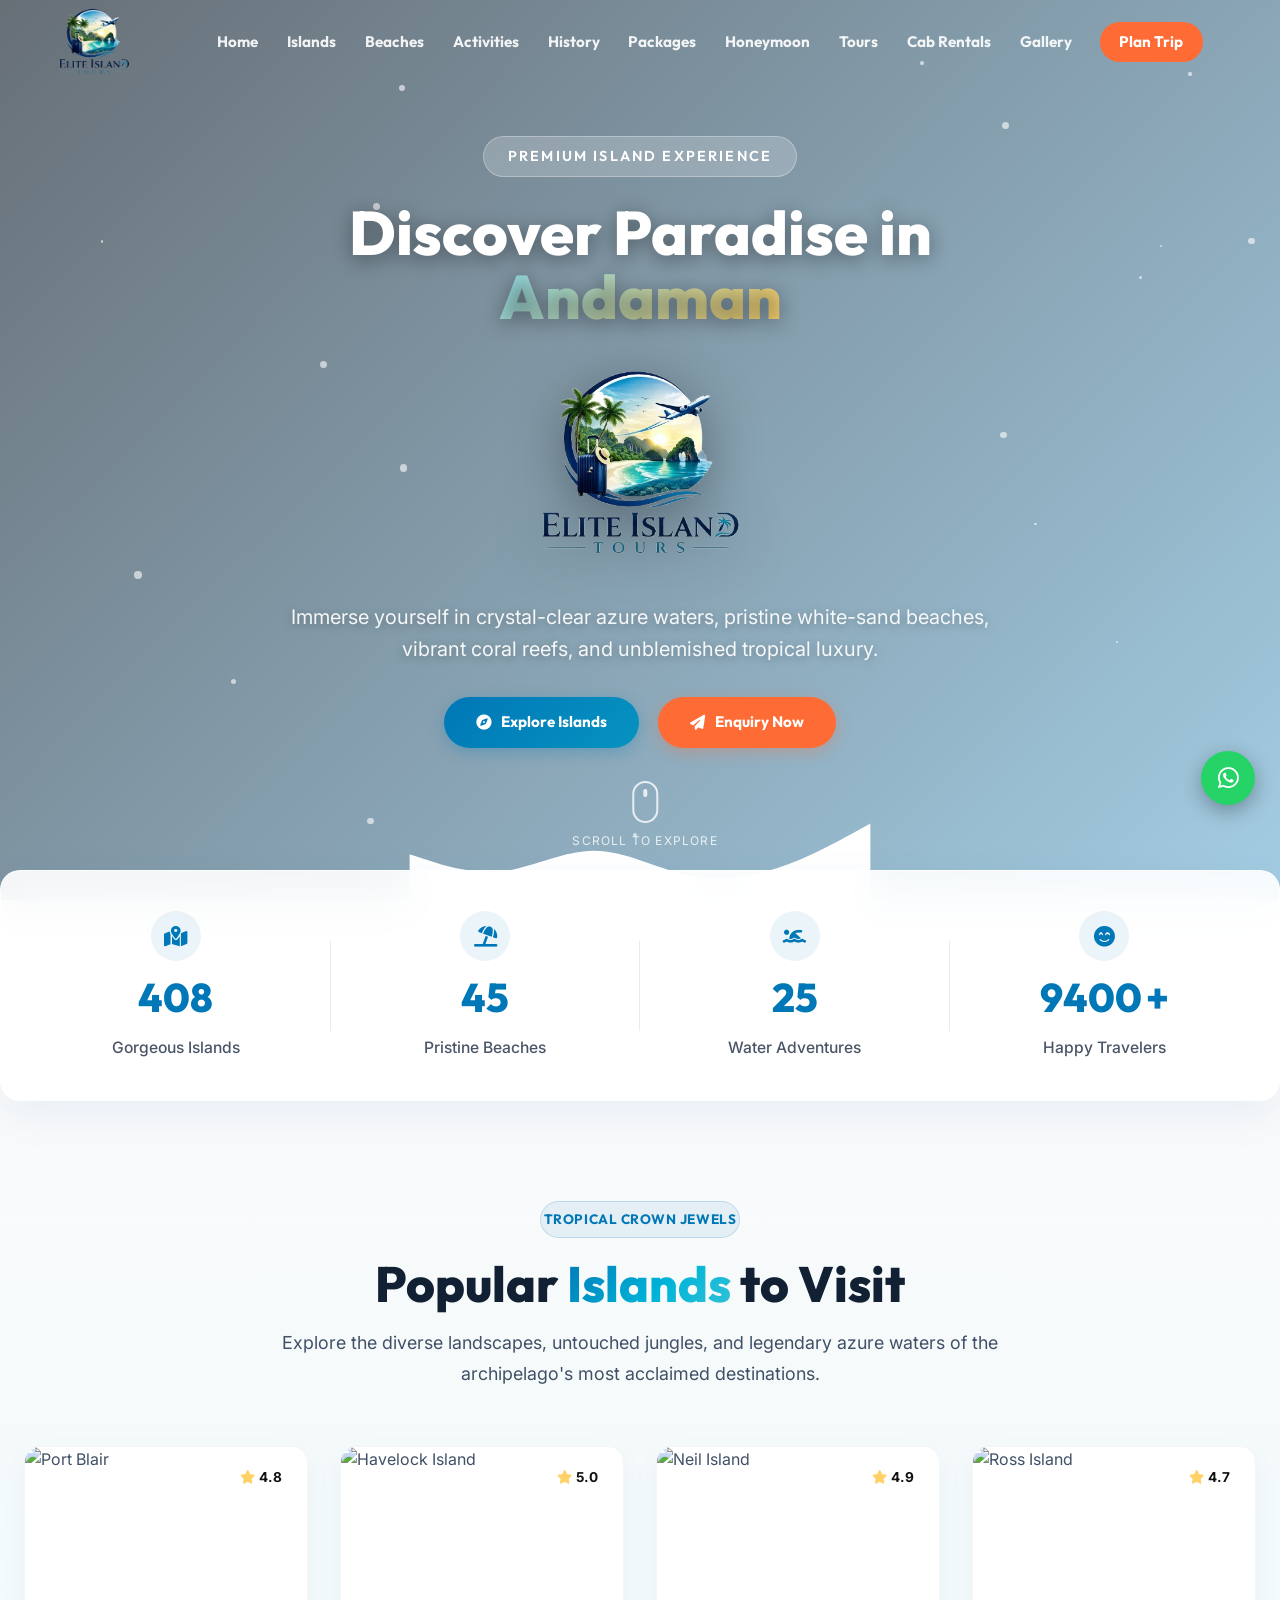
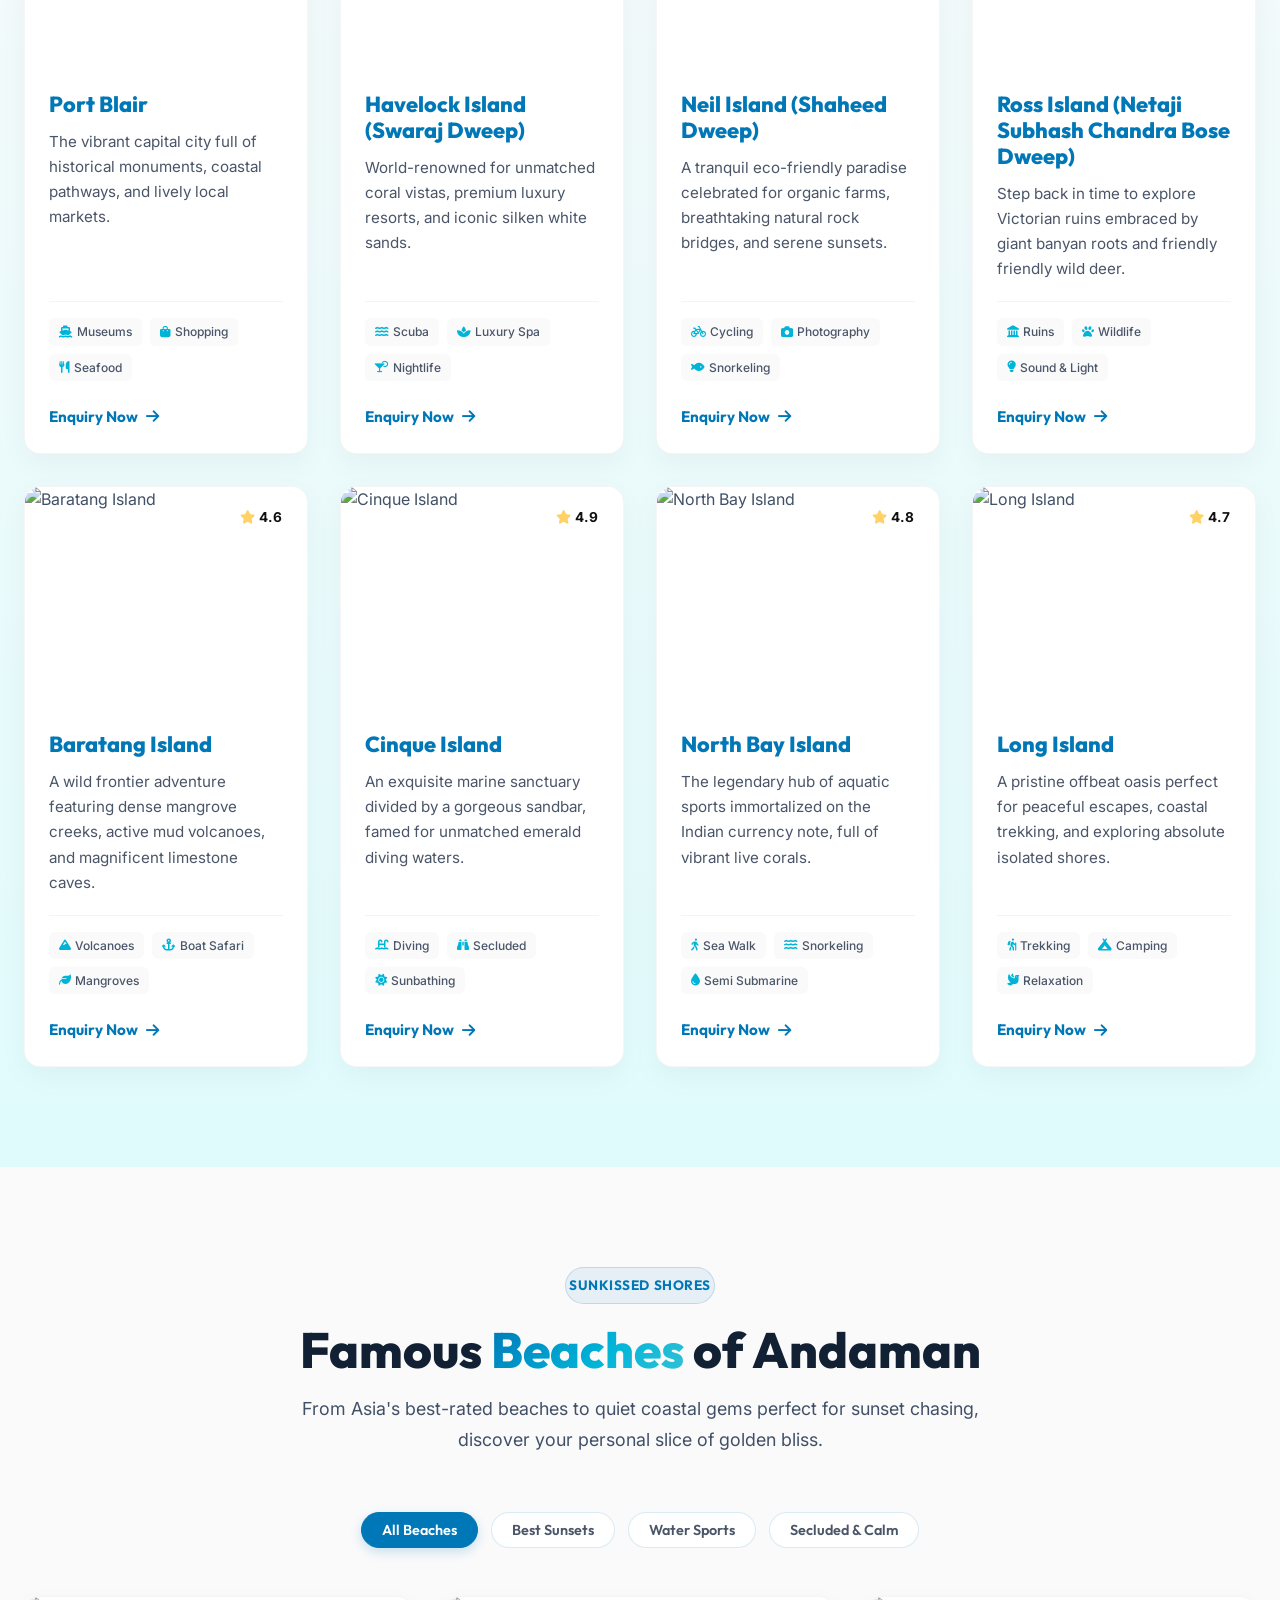
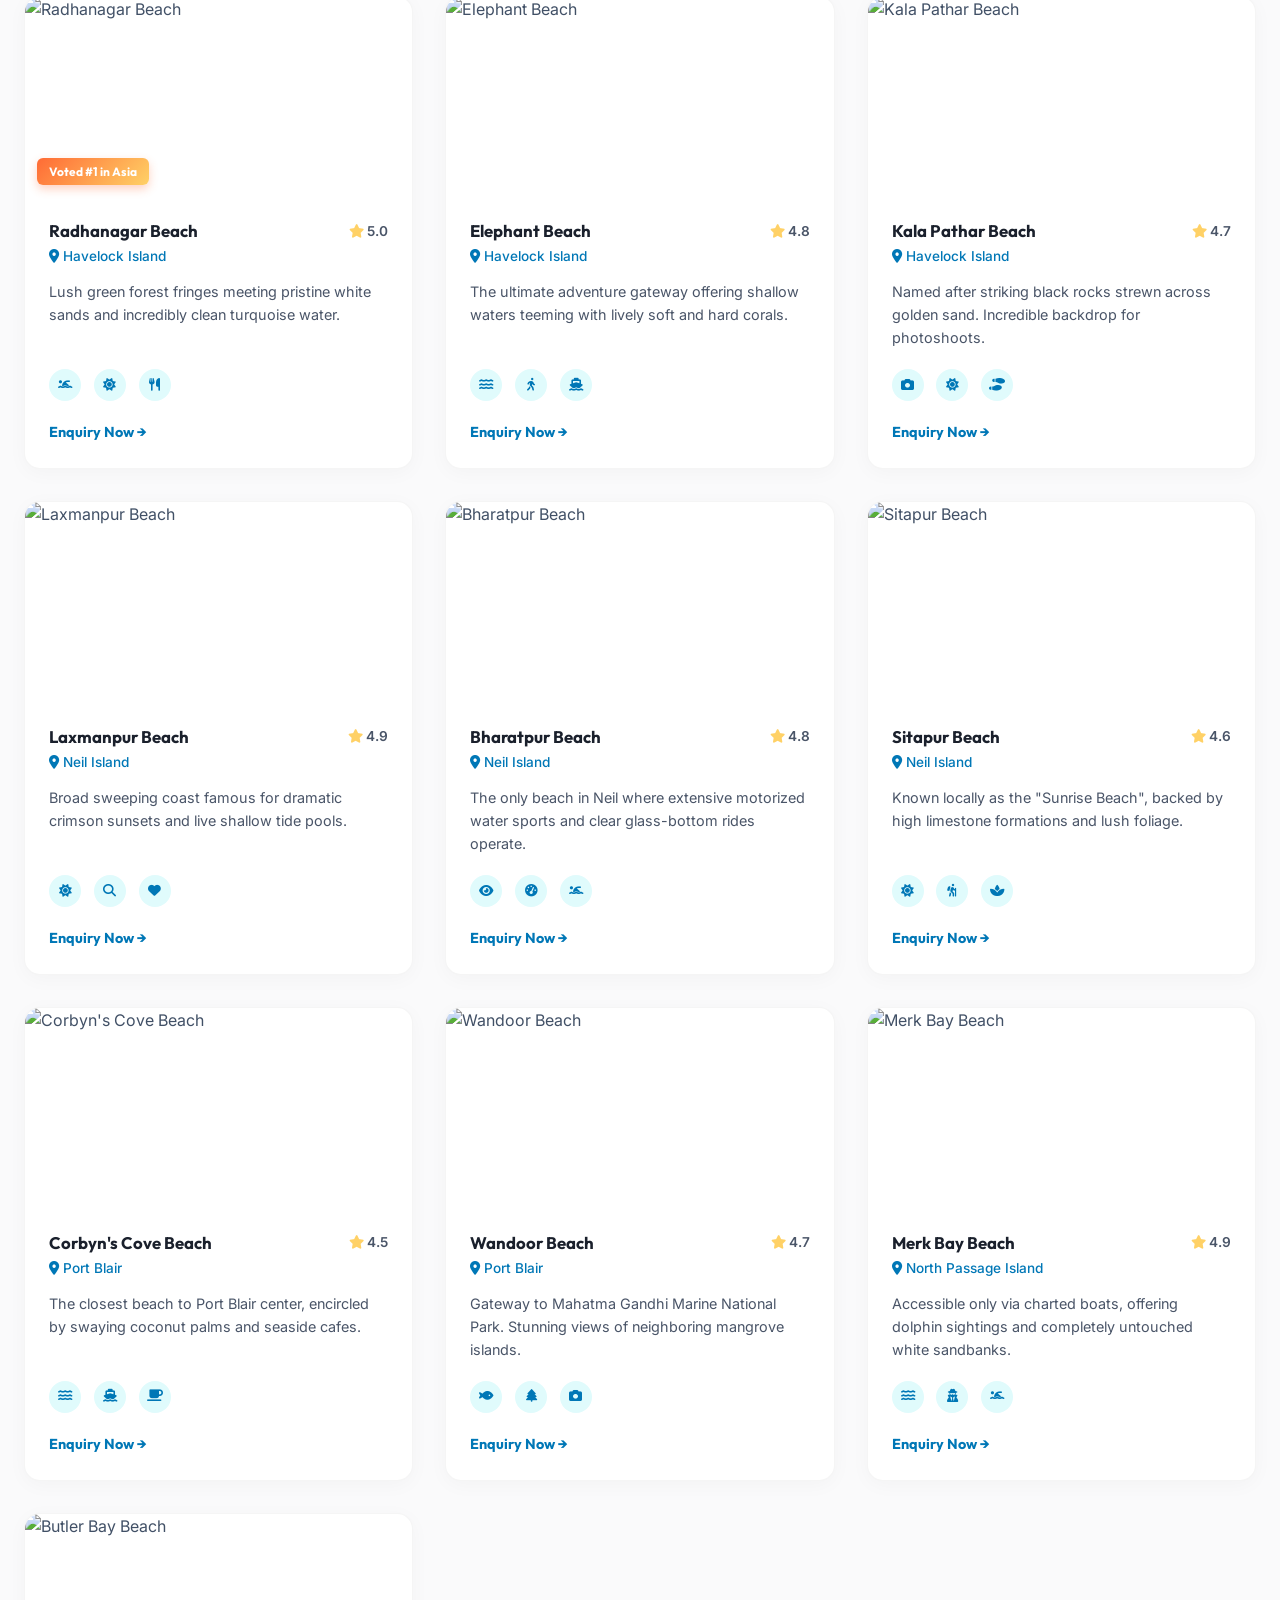
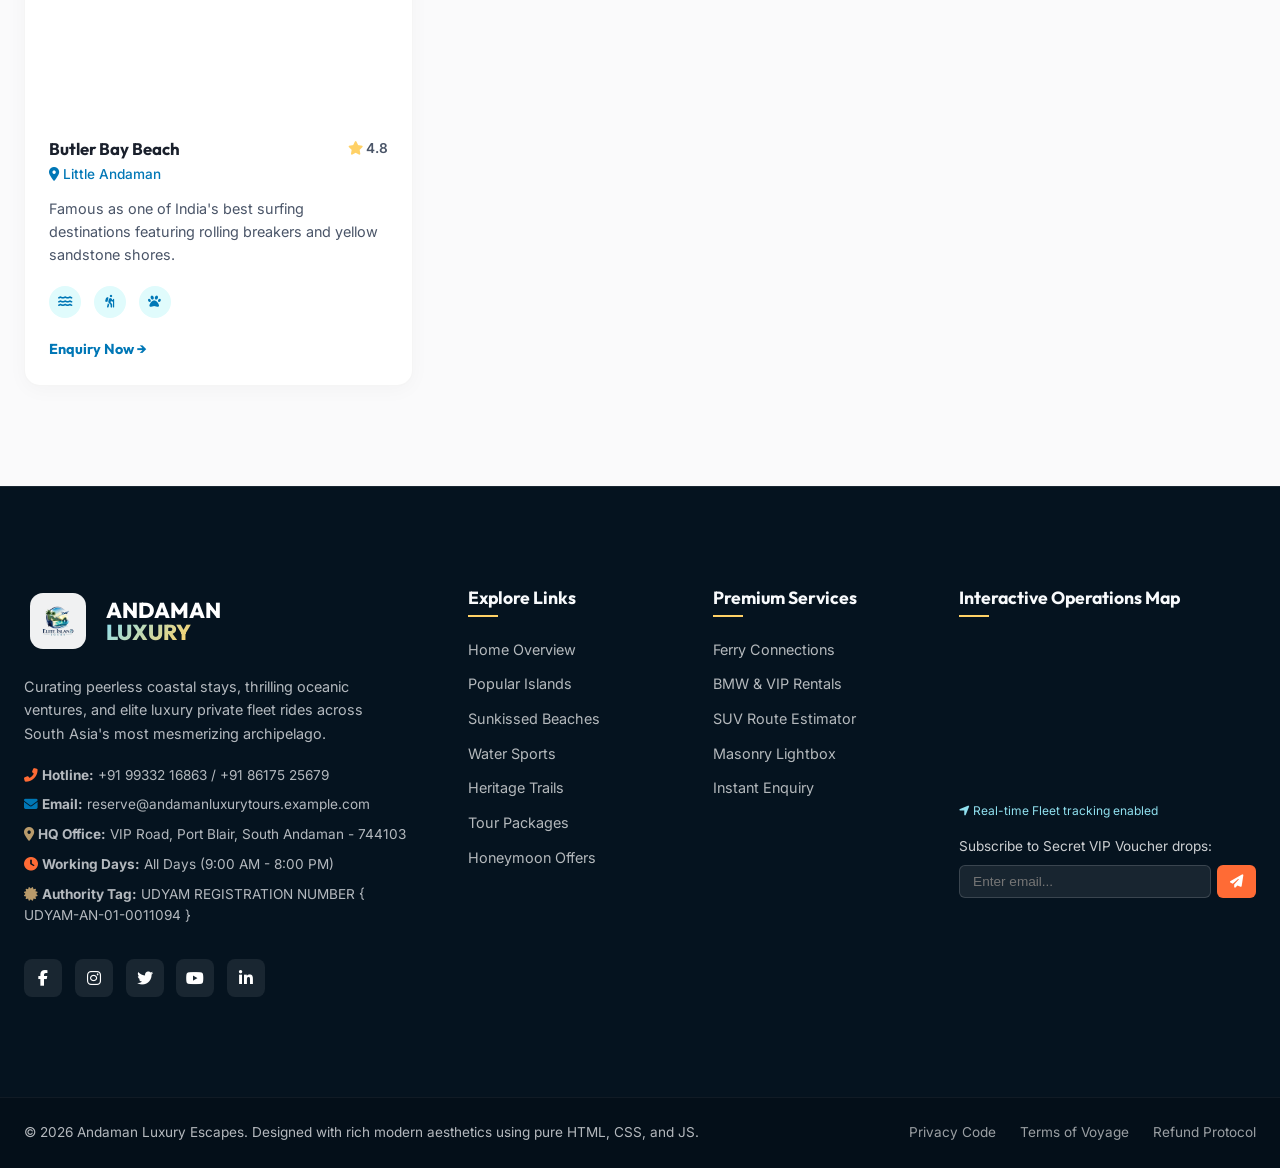
==== index.html @ e53eba98 "First commit" ====
<!DOCTYPE html>
<html lang="en">
<head>
    <meta charset="UTF-8">
    <meta name="viewport" content="width=device-width, initial-scale=1.0">
    <title>Andaman & Nicobar Islands | Premium Luxury Travel & Tours</title>
    <meta name="description" content="Discover paradise in Andaman & Nicobar Islands. Experience tropical luxury, mesmerizing beaches, thrilling adventure activities, and premium car rentals.">
    
    <!-- Google Fonts -->
    <link rel="preconnect" href="https://fonts.googleapis.com">
    <link rel="preconnect" href="https://fonts.gstatic.com" crossorigin>
    <link href="https://fonts.googleapis.com/css2?family=Inter:wght@300;400;500;600;700&family=Outfit:wght@400;500;600;700;800&display=swap" rel="stylesheet">
    
    <!-- Font Awesome Icons -->
    <link rel="stylesheet" href="https://cdnjs.cloudflare.com/ajax/libs/font-awesome/6.4.0/css/all.min.css">
    
    <!-- Custom CSS -->
    <link rel="stylesheet" href="style.css">
</head>
<body>

    <!-- Preloader -->
    <div id="preloader" class="preloader">
        <div class="loader-content">
            <div class="waves-loader"></div>
            <span class="loader-text">Loading Paradise...</span>
        </div>
    </div>

    <!-- Floating Action Buttons -->
    <a href="https://wa.me/919933216863" target="_blank" class="floating-btn whatsapp-btn" aria-label="Chat on WhatsApp">
        <i class="fab fa-whatsapp"></i>
    </a>
    <button id="backToTop" class="floating-btn back-top-btn" aria-label="Scroll back to top">
        <i class="fas fa-chevron-up"></i>
    </button>

    <!-- Transparent Sticky Navbar -->
    <header class="navbar" id="navbar">
        <div class="nav-container">
            <a href="index.html" class="nav-logo">
               <span class="logo-icon">
    <img src="logo.jpeg" alt="Logo" class="custom-logo">
</span>
            </a>
            
            <nav class="nav-links" id="navLinks">
                <a href="index.html" class="nav-link active">Home</a>
                <a href="islands.html" class="nav-link">Islands</a>
                <a href="beaches.html" class="nav-link">Beaches</a>
                <a href="activities.html" class="nav-link">Activities</a>
                <a href="history.html" class="nav-link">History</a>
                <a href="packages.html" class="nav-link">Packages</a>
                <a href="honeymoon.html" class="nav-link">Honeymoon</a>
                <a href="tours.html" class="nav-link">Tours</a>
                <a href="cabs.html" class="nav-link">Cab Rentals</a>
                <a href="gallery.html" class="nav-link">Gallery</a>
                <a href="booking.html" class="nav-link btn-nav">Plan Trip</a>
            </nav>

            <div class="nav-actions">
                <button class="hamburger" id="hamburger" aria-label="Toggle navigation menu">
                    <span class="bar"></span>
                    <span class="bar"></span>
                    <span class="bar"></span>
                </button>
            </div>
        </div>
    </header>

    <!-- 1. HERO SECTION -->
    <section id="hero" class="hero-section">
        <!-- Video Background Placeholder -->
        <div class="video-wrapper">
            <video autoplay muted loop playsinline class="hero-video" id="heroVideo" poster="https://images.unsplash.com/photo-1507525428034-b723cf961d3e?w=1600&auto=format&fit=crop&q=80">
                <!-- Using a high quality open source nature/ocean stock video -->
                <source src="https://assets.mixkit.co/videos/preview/mixkit-aerial-view-of-a-beautiful-tropical-beach-4158-large.mp4" type="video/mp4">
                Your browser does not support the video tag.
            </video>
            <div class="hero-overlay"></div>
            <div class="hero-particles" id="particles"></div>
        </div>

        <div class="hero-content">
            <span class="welcome-badge reveal-fade">Premium Island Experience</span>
            <h1 class="hero-title reveal-fade">Discover Paradise in <span class="gradient-text">Andaman</span></h1>
            <div class="hero-logo">
                <img src="logo.jpeg" alt="">
            </div>
            <p class="hero-subtitle reveal-fade">Immerse yourself in crystal-clear azure waters, pristine white-sand beaches, vibrant coral reefs, and unblemished tropical luxury.</p>
            
            <div class="hero-ctas reveal-fade">
                <a href="#islands" class="btn btn-primary"><i class="fas fa-compass"></i> Explore Islands</a>
                <a href="booking.html" class="btn btn-secondary" data-enquiry-trigger><i class="fas fa-paper-plane"></i> Enquiry Now</a>
            </div>
        </div>

        <!-- Animated Floating Wave & Smooth Scroll Indicator -->
        <div class="wave-container">
            <svg class="hero-wave" xmlns="http://www.w3.org/2000/svg" viewBox="0 0 1440 320">
                <path fill="#ffffff" fill-opacity="1" d="M0,160L48,176C96,192,192,224,288,213.3C384,203,480,149,576,149.3C672,149,768,203,864,224C960,245,1056,235,1152,202.7C1248,171,1344,117,1392,90.7L1440,64L1440,320L1392,320C1344,320,1248,320,1152,320C1056,320,960,320,864,320C768,320,672,320,576,320C480,320,384,320,288,320C192,320,96,320,48,320L0,320Z"></path>
            </svg>
        </div>

        <a href="#stats" class="scroll-indicator" aria-label="Scroll down">
            <span class="mouse">
                <span class="wheel"></span>
            </span>
            <span class="scroll-text">Scroll to explore</span>
        </a>
    </section>

    <!-- Animated Counters / Quick Stats Section -->
    <section id="stats" class="stats-section">
        <div class="section-container stats-grid">
            <div class="stat-item reveal-scale">
                <div class="stat-icon"><i class="fas fa-map-marked-alt"></i></div>
                <h3 class="stat-number" data-target="572">0</h3>
                <p class="stat-label">Gorgeous Islands</p>
            </div>
            <div class="stat-item reveal-scale">
                <div class="stat-icon"><i class="fas fa-umbrella-beach"></i></div>
                <h3 class="stat-number" data-target="45">0</h3>
                <p class="stat-label">Pristine Beaches</p>
            </div>
            <div class="stat-item reveal-scale">
                <div class="stat-icon"><i class="fas fa-swimmer"></i></div>
                <h3 class="stat-number" data-target="25">0</h3>
                <p class="stat-label">Water Adventures</p>
            </div>
            <div class="stat-item reveal-scale">
                <div class="stat-icon"><i class="fas fa-smile-beam"></i></div>
                <h3 class="stat-number" data-target="15000">0</h3>
                <h3 class="stat-suffix">+</h3>
                <p class="stat-label">Happy Travelers</p>
            </div>
        </div>
    </section>

    <!-- 2. POPULAR ISLANDS SECTION -->
    <section id="islands" class="islands-section py-section bg-gradient-subtle">
        <div class="section-container">
            <div class="section-header reveal-up">
                <span class="subtitle-pill">Tropical Crown Jewels</span>
                <h2>Popular <span class="gradient-text">Islands</span> to Visit</h2>
                <p>Explore the diverse landscapes, untouched jungles, and legendary azure waters of the archipelago's most acclaimed destinations.</p>
            </div>

            <div class="islands-grid">
                <!-- Island Card 1 -->
                <div class="island-card reveal-up">
                    <div class="card-img-wrapper">
                        <img src="https://images.unsplash.com/photo-1589309736404-2e142a2acdf0?w=600&auto=format&fit=crop&q=80" alt="Port Blair" loading="lazy">
                        <div class="rating-badge"><i class="fas fa-star"></i> 4.8</div>
                    </div>
                    <div class="card-content">
                        <h3>Port Blair</h3>
                        <p>The vibrant capital city full of historical monuments, coastal pathways, and lively local markets.</p>
                        <div class="card-activities">
                            <span><i class="fas fa-ship"></i> Museums</span>
                            <span><i class="fas fa-shopping-bag"></i> Shopping</span>
                            <span><i class="fas fa-utensils"></i> Seafood</span>
                        </div>
                        <a href="booking.html" class="btn-explore" data-enquiry-trigger>Enquiry Now <i class="fas fa-arrow-right"></i></a>
                    </div>
                </div>

                <!-- Island Card 2 -->
                <div class="island-card reveal-up" style="transition-delay: 0.1s;">
                    <div class="card-img-wrapper">
                        <img src="https://images.unsplash.com/photo-1507525428034-b723cf961d3e?w=600&auto=format&fit=crop&q=80" alt="Havelock Island" loading="lazy">
                        <div class="rating-badge"><i class="fas fa-star"></i> 5.0</div>
                    </div>
                    <div class="card-content">
                        <h3>Havelock Island (Swaraj Dweep)</h3>
                        <p>World-renowned for unmatched coral vistas, premium luxury resorts, and iconic silken white sands.</p>
                        <div class="card-activities">
                            <span><i class="fas fa-water"></i> Scuba</span>
                            <span><i class="fas fa-spa"></i> Luxury Spa</span>
                            <span><i class="fas fa-cocktail"></i> Nightlife</span>
                        </div>
                        <a href="booking.html" class="btn-explore" data-enquiry-trigger>Enquiry Now <i class="fas fa-arrow-right"></i></a>
                    </div>
                </div>

                <!-- Island Card 3 -->
                <div class="island-card reveal-up" style="transition-delay: 0.2s;">
                    <div class="card-img-wrapper">
                        <img src="https://images.unsplash.com/photo-1519046904884-53103b34b206?w=600&auto=format&fit=crop&q=80" alt="Neil Island" loading="lazy">
                        <div class="rating-badge"><i class="fas fa-star"></i> 4.9</div>
                    </div>
                    <div class="card-content">
                        <h3>Neil Island (Shaheed Dweep)</h3>
                        <p>A tranquil eco-friendly paradise celebrated for organic farms, breathtaking natural rock bridges, and serene sunsets.</p>
                        <div class="card-activities">
                            <span><i class="fas fa-bicycle"></i> Cycling</span>
                            <span><i class="fas fa-camera"></i> Photography</span>
                            <span><i class="fas fa-fish"></i> Snorkeling</span>
                        </div>
                        <a href="booking.html" class="btn-explore" data-enquiry-trigger>Enquiry Now <i class="fas fa-arrow-right"></i></a>
                    </div>
                </div>

                <!-- Island Card 4 -->
                <div class="island-card reveal-up" style="transition-delay: 0.3s;">
                    <div class="card-img-wrapper">
                        <img src="https://images.unsplash.com/photo-1544551763-46a013bb70d5?w=600&auto=format&fit=crop&q=80" alt="Ross Island" loading="lazy">
                        <div class="rating-badge"><i class="fas fa-star"></i> 4.7</div>
                    </div>
                    <div class="card-content">
                        <h3>Ross Island (Netaji Subhash Chandra Bose Dweep)</h3>
                        <p>Step back in time to explore Victorian ruins embraced by giant banyan roots and friendly friendly wild deer.</p>
                        <div class="card-activities">
                            <span><i class="fas fa-landmark"></i> Ruins</span>
                            <span><i class="fas fa-paw"></i> Wildlife</span>
                            <span><i class="fas fa-lightbulb"></i> Sound & Light</span>
                        </div>
                        <a href="booking.html" class="btn-explore" data-enquiry-trigger>Enquiry Now <i class="fas fa-arrow-right"></i></a>
                    </div>
                </div>

                <!-- Island Card 5 -->
                <div class="island-card reveal-up">
                    <div class="card-img-wrapper">
                        <img src="https://images.unsplash.com/photo-1499793983690-e29da59ef1c2?w=600&auto=format&fit=crop&q=80" alt="Baratang Island" loading="lazy">
                        <div class="rating-badge"><i class="fas fa-star"></i> 4.6</div>
                    </div>
                    <div class="card-content">
                        <h3>Baratang Island</h3>
                        <p>A wild frontier adventure featuring dense mangrove creeks, active mud volcanoes, and magnificent limestone caves.</p>
                        <div class="card-activities">
                            <span><i class="fas fa-mountain"></i> Volcanoes</span>
                            <span><i class="fas fa-anchor"></i> Boat Safari</span>
                            <span><i class="fas fa-leaf"></i> Mangroves</span>
                        </div>
                        <a href="booking.html" class="btn-explore" data-enquiry-trigger>Enquiry Now <i class="fas fa-arrow-right"></i></a>
                    </div>
                </div>

                <!-- Island Card 6 -->
                <div class="island-card reveal-up" style="transition-delay: 0.1s;">
                    <div class="card-img-wrapper">
                        <img src="https://images.unsplash.com/photo-1510414842594-a61c69b5ae57?w=600&auto=format&fit=crop&q=80" alt="Cinque Island" loading="lazy">
                        <div class="rating-badge"><i class="fas fa-star"></i> 4.9</div>
                    </div>
                    <div class="card-content">
                        <h3>Cinque Island</h3>
                        <p>An exquisite marine sanctuary divided by a gorgeous sandbar, famed for unmatched emerald diving waters.</p>
                        <div class="card-activities">
                            <span><i class="fas fa-swimming-pool"></i> Diving</span>
                            <span><i class="fas fa-binoculars"></i> Secluded</span>
                            <span><i class="fas fa-sun"></i> Sunbathing</span>
                        </div>
                        <a href="booking.html" class="btn-explore" data-enquiry-trigger>Enquiry Now <i class="fas fa-arrow-right"></i></a>
                    </div>
                </div>

                <!-- Island Card 7 -->
                <div class="island-card reveal-up" style="transition-delay: 0.2s;">
                    <div class="card-img-wrapper">
                        <img src="https://images.unsplash.com/photo-1540555700478-4be289fbecef?w=600&auto=format&fit=crop&q=80" alt="North Bay Island" loading="lazy">
                        <div class="rating-badge"><i class="fas fa-star"></i> 4.8</div>
                    </div>
                    <div class="card-content">
                        <h3>North Bay Island</h3>
                        <p>The legendary hub of aquatic sports immortalized on the Indian currency note, full of vibrant live corals.</p>
                        <div class="card-activities">
                            <span><i class="fas fa-walking"></i> Sea Walk</span>
                            <span><i class="fas fa-water"></i> Snorkeling</span>
                            <span><i class="fas fa-tint"></i> Semi Submarine</span>
                        </div>
                        <a href="booking.html" class="btn-explore" data-enquiry-trigger>Enquiry Now <i class="fas fa-arrow-right"></i></a>
                    </div>
                </div>

                <!-- Island Card 8 -->
                <div class="island-card reveal-up" style="transition-delay: 0.3s;">
                    <div class="card-img-wrapper">
                        <img src="https://images.unsplash.com/photo-1506929562872-bb421503ef21?w=600&auto=format&fit=crop&q=80" alt="Long Island" loading="lazy">
                        <div class="rating-badge"><i class="fas fa-star"></i> 4.7</div>
                    </div>
                    <div class="card-content">
                        <h3>Long Island</h3>
                        <p>A pristine offbeat oasis perfect for peaceful escapes, coastal trekking, and exploring absolute isolated shores.</p>
                        <div class="card-activities">
                            <span><i class="fas fa-hiking"></i> Trekking</span>
                            <span><i class="fas fa-campground"></i> Camping</span>
                            <span><i class="fas fa-dove"></i> Relaxation</span>
                        </div>
                        <a href="booking.html" class="btn-explore" data-enquiry-trigger>Enquiry Now <i class="fas fa-arrow-right"></i></a>
                    </div>
                </div>
            </div>
        </div>
    </section>

    <!-- 3. FAMOUS BEACHES SECTION -->
    <section id="beaches" class="beaches-section py-section">
        <div class="section-container">
            <div class="section-header reveal-up">
                <span class="subtitle-pill">Sunkissed Shores</span>
                <h2>Famous <span class="gradient-text">Beaches</span> of Andaman</h2>
                <p>From Asia's best-rated beaches to quiet coastal gems perfect for sunset chasing, discover your personal slice of golden bliss.</p>
            </div>

            <!-- Category filter buttons for interactive feel -->
            <div class="filter-container reveal-up">
                <button class="filter-btn active" data-filter="all">All Beaches</button>
                <button class="filter-btn" data-filter="sunset">Best Sunsets</button>
                <button class="filter-btn" data-filter="watersports">Water Sports</button>
                <button class="filter-btn" data-filter="secluded">Secluded & Calm</button>
            </div>

            <div class="beaches-grid">
                <!-- Beach 1 -->
                <div class="beach-card reveal-up" data-category="sunset">
                    <div class="beach-img">
                        <img src="https://images.unsplash.com/photo-1507525428034-b723cf961d3e?w=500&auto=format&fit=crop&q=80" alt="Radhanagar Beach" loading="lazy">
                        <span class="badge-premium">Voted #1 in Asia</span>
                    </div>
                    <div class="beach-details">
                        <div class="beach-title-row">
                            <h4>Radhanagar Beach</h4>
                            <span class="stars"><i class="fas fa-star"></i> 5.0</span>
                        </div>
                        <p class="beach-loc"><i class="fas fa-map-marker-alt"></i> Havelock Island</p>
                        <p class="beach-desc">Lush green forest fringes meeting pristine white sands and incredibly clean turquoise water.</p>
                        <div class="beach-icons">
                            <span title="Swimming Allowed"><i class="fas fa-swimmer"></i></span>
                            <span title="Spectacular Sunset"><i class="fas fa-sun"></i></span>
                            <span title="Eateries Nearby"><i class="fas fa-utensils"></i></span>
                        </div>
                        <a href="booking.html" class="btn-text" data-enquiry-trigger>Enquiry Now &rarr;</a>
                    </div>
                </div>

                <!-- Beach 2 -->
                <div class="beach-card reveal-up" data-category="watersports">
                    <div class="beach-img">
                        <img src="https://images.unsplash.com/photo-1544551763-46a013bb70d5?w=500&auto=format&fit=crop&q=80" alt="Elephant Beach" loading="lazy">
                    </div>
                    <div class="beach-details">
                        <div class="beach-title-row">
                            <h4>Elephant Beach</h4>
                            <span class="stars"><i class="fas fa-star"></i> 4.8</span>
                        </div>
                        <p class="beach-loc"><i class="fas fa-map-marker-alt"></i> Havelock Island</p>
                        <p class="beach-desc">The ultimate adventure gateway offering shallow waters teeming with lively soft and hard corals.</p>
                        <div class="beach-icons">
                            <span title="Snorkeling"><i class="fas fa-water"></i></span>
                            <span title="Sea Walking"><i class="fas fa-walking"></i></span>
                            <span title="Speed Boats"><i class="fas fa-ship"></i></span>
                        </div>
                        <a href="booking.html" class="btn-text" data-enquiry-trigger>Enquiry Now &rarr;</a>
                    </div>
                </div>

                <!-- Beach 3 -->
                <div class="beach-card reveal-up" data-category="sunset">
                    <div class="beach-img">
                        <img src="https://images.unsplash.com/photo-1512100356356-de1b84283e18?w=500&auto=format&fit=crop&q=80" alt="Kala Pathar Beach" loading="lazy">
                    </div>
                    <div class="beach-details">
                        <div class="beach-title-row">
                            <h4>Kala Pathar Beach</h4>
                            <span class="stars"><i class="fas fa-star"></i> 4.7</span>
                        </div>
                        <p class="beach-loc"><i class="fas fa-map-marker-alt"></i> Havelock Island</p>
                        <p class="beach-desc">Named after striking black rocks strewn across golden sand. Incredible backdrop for photoshoots.</p>
                        <div class="beach-icons">
                            <span title="Photography"><i class="fas fa-camera"></i></span>
                            <span title="Sunrise views"><i class="fas fa-sun"></i></span>
                            <span title="Quiet walks"><i class="fas fa-shoe-prints"></i></span>
                        </div>
                        <a href="booking.html" class="btn-text" data-enquiry-trigger>Enquiry Now &rarr;</a>
                    </div>
                </div>

                <!-- Beach 4 -->
                <div class="beach-card reveal-up" data-category="sunset">
                    <div class="beach-img">
                        <img src="https://images.unsplash.com/photo-1519046904884-53103b34b206?w=500&auto=format&fit=crop&q=80" alt="Laxmanpur Beach" loading="lazy">
                    </div>
                    <div class="beach-details">
                        <div class="beach-title-row">
                            <h4>Laxmanpur Beach</h4>
                            <span class="stars"><i class="fas fa-star"></i> 4.9</span>
                        </div>
                        <p class="beach-loc"><i class="fas fa-map-marker-alt"></i> Neil Island</p>
                        <p class="beach-desc">Broad sweeping coast famous for dramatic crimson sunsets and live shallow tide pools.</p>
                        <div class="beach-icons">
                            <span title="Magnificent Sunset"><i class="fas fa-sun"></i></span>
                            <span title="Beach Combing"><i class="fas fa-search"></i></span>
                            <span title="Romantic Vibe"><i class="fas fa-heart"></i></span>
                        </div>
                        <a href="booking.html" class="btn-text" data-enquiry-trigger>Enquiry Now &rarr;</a>
                    </div>
                </div>

                <!-- Beach 5 -->
                <div class="beach-card reveal-up" data-category="watersports">
                    <div class="beach-img">
                        <img src="https://images.unsplash.com/photo-1510414842594-a61c69b5ae57?w=500&auto=format&fit=crop&q=80" alt="Bharatpur Beach" loading="lazy">
                    </div>
                    <div class="beach-details">
                        <div class="beach-title-row">
                            <h4>Bharatpur Beach</h4>
                            <span class="stars"><i class="fas fa-star"></i> 4.8</span>
                        </div>
                        <p class="beach-loc"><i class="fas fa-map-marker-alt"></i> Neil Island</p>
                        <p class="beach-desc">The only beach in Neil where extensive motorized water sports and clear glass-bottom rides operate.</p>
                        <div class="beach-icons">
                            <span title="Glass Bottom Boat"><i class="fas fa-eye"></i></span>
                            <span title="Jet Ski"><i class="fas fa-tachometer-alt"></i></span>
                            <span title="Swimming"><i class="fas fa-swimmer"></i></span>
                        </div>
                        <a href="booking.html" class="btn-text" data-enquiry-trigger>Enquiry Now &rarr;</a>
                    </div>
                </div>

                <!-- Beach 6 -->
                <div class="beach-card reveal-up" data-category="secluded">
                    <div class="beach-img">
                        <img src="https://images.unsplash.com/photo-1506929562872-bb421503ef21?w=500&auto=format&fit=crop&q=80" alt="Sitapur Beach" loading="lazy">
                    </div>
                    <div class="beach-details">
                        <div class="beach-title-row">
                            <h4>Sitapur Beach</h4>
                            <span class="stars"><i class="fas fa-star"></i> 4.6</span>
                        </div>
                        <p class="beach-loc"><i class="fas fa-map-marker-alt"></i> Neil Island</p>
                        <p class="beach-desc">Known locally as the "Sunrise Beach", backed by high limestone formations and lush foliage.</p>
                        <div class="beach-icons">
                            <span title="Splendid Sunrise"><i class="fas fa-sun"></i></span>
                            <span title="Trekking Trails"><i class="fas fa-hiking"></i></span>
                            <span title="Calm Retreat"><i class="fas fa-spa"></i></span>
                        </div>
                        <a href="booking.html" class="btn-text" data-enquiry-trigger>Enquiry Now &rarr;</a>
                    </div>
                </div>

                <!-- Beach 7 -->
                <div class="beach-card reveal-up" data-category="watersports">
                    <div class="beach-img">
                        <img src="https://images.unsplash.com/photo-1507525428034-b723cf961d3e?w=500&auto=format&fit=crop&q=80" alt="Corbyn's Cove Beach" loading="lazy">
                    </div>
                    <div class="beach-details">
                        <div class="beach-title-row">
                            <h4>Corbyn's Cove Beach</h4>
                            <span class="stars"><i class="fas fa-star"></i> 4.5</span>
                        </div>
                        <p class="beach-loc"><i class="fas fa-map-marker-alt"></i> Port Blair</p>
                        <p class="beach-desc">The closest beach to Port Blair center, encircled by swaying coconut palms and seaside cafes.</p>
                        <div class="beach-icons">
                            <span title="Jet Ski"><i class="fas fa-water"></i></span>
                            <span title="Speedboat"><i class="fas fa-ship"></i></span>
                            <span title="Cafes"><i class="fas fa-coffee"></i></span>
                        </div>
                        <a href="booking.html" class="btn-text" data-enquiry-trigger>Enquiry Now &rarr;</a>
                    </div>
                </div>

                <!-- Beach 8 -->
                <div class="beach-card reveal-up" data-category="secluded">
                    <div class="beach-img">
                        <img src="https://images.unsplash.com/photo-1499793983690-e29da59ef1c2?w=500&auto=format&fit=crop&q=80" alt="Wandoor Beach" loading="lazy">
                    </div>
                    <div class="beach-details">
                        <div class="beach-title-row">
                            <h4>Wandoor Beach</h4>
                            <span class="stars"><i class="fas fa-star"></i> 4.7</span>
                        </div>
                        <p class="beach-loc"><i class="fas fa-map-marker-alt"></i> Port Blair</p>
                        <p class="beach-desc">Gateway to Mahatma Gandhi Marine National Park. Stunning views of neighboring mangrove islands.</p>
                        <div class="beach-icons">
                            <span title="Marine Park"><i class="fas fa-fish"></i></span>
                            <span title="Nature Walks"><i class="fas fa-tree"></i></span>
                            <span title="Photography"><i class="fas fa-camera"></i></span>
                        </div>
                        <a href="booking.html" class="btn-text" data-enquiry-trigger>Enquiry Now &rarr;</a>
                    </div>
                </div>

                <!-- Beach 9 -->
                <div class="beach-card reveal-up" data-category="secluded">
                    <div class="beach-img">
                        <img src="https://images.unsplash.com/photo-1510414842594-a61c69b5ae57?w=500&auto=format&fit=crop&q=80" alt="Merk Bay Beach" loading="lazy">
                    </div>
                    <div class="beach-details">
                        <div class="beach-title-row">
                            <h4>Merk Bay Beach</h4>
                            <span class="stars"><i class="fas fa-star"></i> 4.9</span>
                        </div>
                        <p class="beach-loc"><i class="fas fa-map-marker-alt"></i> North Passage Island</p>
                        <p class="beach-desc">Accessible only via charted boats, offering dolphin sightings and completely untouched white sandbanks.</p>
                        <div class="beach-icons">
                            <span title="Dolphin Sighting"><i class="fas fa-water"></i></span>
                            <span title="Absolute Privacy"><i class="fas fa-user-secret"></i></span>
                            <span title="Snorkeling"><i class="fas fa-swimmer"></i></span>
                        </div>
                        <a href="booking.html" class="btn-text" data-enquiry-trigger>Enquiry Now &rarr;</a>
                    </div>
                </div>

                <!-- Beach 10 -->
                <div class="beach-card reveal-up" data-category="watersports">
                    <div class="beach-img">
                        <img src="https://images.unsplash.com/photo-1540555700478-4be289fbecef?w=500&auto=format&fit=crop&q=80" alt="Butler Bay Beach" loading="lazy">
                    </div>
                    <div class="beach-details">
                        <div class="beach-title-row">
                            <h4>Butler Bay Beach</h4>
                            <span class="stars"><i class="fas fa-star"></i> 4.8</span>
                        </div>
                        <p class="beach-loc"><i class="fas fa-map-marker-alt"></i> Little Andaman</p>
                        <p class="beach-desc">Famous as one of India's best surfing destinations featuring rolling breakers and yellow sandstone shores.</p>
                        <div class="beach-icons">
                            <span title="Surfing"><i class="fas fa-water"></i></span>
                            <span title="Waterfall trekking"><i class="fas fa-hiking"></i></span>
                            <span title="Elephants"><i class="fas fa-paw"></i></span>
                        </div>
                        <a href="booking.html" class="btn-text" data-enquiry-trigger>Enquiry Now &rarr;</a>
                    </div>
                </div>
            </div>
        </div>
    </section>

    <!-- 12. CONTACT SECTION / FOOTER -->
    <footer id="contact" class="footer-section bg-dark-deep text-white">
        <!-- Main Contact Row -->
        <div class="section-container footer-top py-section">
            <div class="footer-grid">
                <!-- Info block -->
                <div class="footer-col brand-col reveal-up">
                    <div class="footer-logo">
                        <span class="logo-icon text-orange"><img src="logo.jpeg" alt="Logo" class="footer-logo"></span>
                        <span class="logo-title-foot">ANDAMAN <span class="gradient-text">LUXURY</span></span>
                    </div>
                    <p class="footer-brand-desc">Curating peerless coastal stays, thrilling oceanic ventures, and elite luxury private fleet rides across South Asia's most mesmerizing archipelago.</p>
                    
                    <div class="contact-methods mt-small">
                        <p><i class="fas fa-phone-alt text-orange"></i> <strong>Hotline:</strong> +91 99332 16863 / +91 86175 25679</p>
                        <p><i class="fas fa-envelope text-blue"></i> <strong>Email:</strong> reserve@andamanluxurytours.example.com</p>
                        <p><i class="fas fa-map-marker-alt text-sand"></i> <strong>HQ Office:</strong> VIP Road, Port Blair, South Andaman - 744103</p>
                        <p><i class="fas fa-clock text-orange"></i> <strong>Working Days:</strong> All Days (9:00 AM - 8:00 PM)</p>
                        <p><i class="fas fa-certificate text-sand"></i> <strong>Authority Tag:</strong> UDYAM REGISTRATION NUMBER { UDYAM-AN-01-0011094 }</p>
                    </div>

                    <div class="social-icons mt-medium">
                        <a href="#" aria-label="Facebook"><i class="fab fa-facebook-f"></i></a>
                        <a href="#" aria-label="Instagram"><i class="fab fa-instagram"></i></a>
                        <a href="#" aria-label="Twitter"><i class="fab fa-twitter"></i></a>
                        <a href="#" aria-label="YouTube"><i class="fab fa-youtube"></i></a>
                        <a href="#" aria-label="LinkedIn"><i class="fab fa-linkedin-in"></i></a>
                    </div>
                </div>

                <!-- Quick links -->
                <div class="footer-col links-col reveal-up" style="transition-delay: 0.1s;">
                    <h4>Explore Links</h4>
                    <ul>
                        <li><a href="index.html">Home Overview</a></li>
                        <li><a href="islands.html">Popular Islands</a></li>
                        <li><a href="beaches.html">Sunkissed Beaches</a></li>
                        <li><a href="activities.html">Water Sports</a></li>
                        <li><a href="history.html">Heritage Trails</a></li>
                        <li><a href="packages.html">Tour Packages</a></li>
                        <li><a href="honeymoon.html">Honeymoon Offers</a></li>
                    </ul>
                </div>

                <!-- Secondary links -->
                <div class="footer-col links-col reveal-up" style="transition-delay: 0.2s;">
                    <h4>Premium Services</h4>
                    <ul>
                        <li><a href="tours.html">Ferry Connections</a></li>
                        <li><a href="cabs.html">BMW & VIP Rentals</a></li>
                        <li><a href="cabs.html">SUV Route Estimator</a></li>
                        <li><a href="gallery.html">Masonry Lightbox</a></li>
                        <li><a href="booking.html">Instant Enquiry</a></li>
                    </ul>
                </div>

                <!-- Map placeholder & Subscribe -->
                <div class="footer-col map-col reveal-up" style="transition-delay: 0.3s;">
                    <h4>Interactive Operations Map</h4>
                    <!-- Interactive map wrapper placeholder simulating high fidelity view -->
                    <div class="map-placeholder">
                        <iframe 
                            src="https://www.google.com/maps/embed?pb=!1m18!1m12!1m3!1d125345.96102146985!2d92.65151525!3d11.6666114!2m3!1f0!2f0!3f0!3m2!1i1024!2i768!4f13.1!3m3!1m2!1s0x3088946c59b6c0e5%3A0x8684bb6a30eb6a00!2sPort%20Blair%2C%20Andaman%20and%20Nicobar%20Islands!5e0!3m2!1sen!2sin!4v1680000000000!5m2!1sen!2sin" 
                            width="100%" 
                            height="150" 
                            style="border:0; border-radius: 8px;" 
                            allowfullscreen="" 
                            loading="lazy" 
                            referrerpolicy="no-referrer-when-downgrade"
                            title="Port Blair Regional Google Map">
                        </iframe>
                        <span class="map-caption"><i class="fas fa-location-arrow"></i> Real-time Fleet tracking enabled</span>
                    </div>

                    <!-- Newsletter inline Form -->
                    <div class="newsletter-box mt-small">
                        <span>Subscribe to Secret VIP Voucher drops:</span>
                        <form id="newsletterForm" class="news-form mt-mini">
                            <input type="email" placeholder="Enter email..." required>
                            <button type="submit" aria-label="Subscribe"><i class="fas fa-paper-plane"></i></button>
                        </form>
                    </div>
                </div>
            </div>
        </div>

        <!-- Footer Bottom Legal bar -->
        <div class="footer-bottom">
            <div class="section-container bottom-bar-container">
                <p>&copy; 2026 Andaman Luxury Escapes. Designed with rich modern aesthetics using pure HTML, CSS, and JS.</p>
                <div class="legal-links">
                    <a href="#">Privacy Code</a>
                    <a href="#">Terms of Voyage</a>
                    <a href="#">Refund Protocol</a>
                </div>
            </div>
        </div>
    </footer>

    <!-- Custom JavaScript -->
    <script src="script.js"></script>
</body>
</html>
---- style.css ----
/* ==========================================================================
   PREMIUM TOURISM WEBSITE STYLE SYSTEM
   Theme: Tropical Luxury & Cinematic Glassmorphism
   Colors: Ocean Blue, Sunset Orange, Sand Tones
   ========================================================================== */

/* --- 1. DESIGN TOKENS & VARIABLES --- */
:root {
    /* Ocean Blue Palette */
    --ocean-deep: #0077B6;
    --ocean-mid: #00B4D8;
    --ocean-light: #90E0EF;
    --ocean-azure: #e0fbfc;

    /* Sunset Orange Palette */
    --sunset-deep: #FF6B35;
    --sunset-mid: #FF8C42;
    --sunset-gold: #FFD166;
    --sunset-glow: rgba(255, 107, 53, 0.15);

    /* Sand Colors */
    --sand-light: #F4EBD0;
    --sand-warm: #EAD7BB;
    --sand-dark: #B99B6B;

    /* Neutrals & Dark Mode Helpers */
    --bg-main: #FAFAFB;
    --bg-dark-deep: #05131f;
    --bg-dark-card: rgba(10, 25, 47, 0.7);
    --text-primary: #1A202C;
    --text-secondary: #4A5568;
    --text-light: #F7FAFC;
    --text-muted: #A0AEC0;
    
    /* Layout Spacing */
    --nav-height: 84px;
    --section-gap: 100px;
    --container-max: 1280px;

    /* Glassmorphism System */
    --glass-bg-light: rgba(255, 255, 255, 0.75);
    --glass-bg-dark: rgba(5, 19, 31, 0.65);
    --glass-bg-sunset: rgba(255, 107, 53, 0.85);
    --glass-border-light: rgba(255, 255, 255, 0.3);
    --glass-border-dark: rgba(255, 255, 255, 0.08);
    --glass-shadow: 0 8px 32px 0 rgba(0, 119, 182, 0.12);
    --glass-shadow-dark: 0 12px 40px 0 rgba(0, 0, 0, 0.35);
    --glass-blur: blur(16px);

    /* Animation Timings */
    --transition-fast: 0.2s cubic-bezier(0.4, 0, 0.2, 1);
    --transition-smooth: 0.4s cubic-bezier(0.16, 1, 0.3, 1);
    --transition-slow: 0.8s cubic-bezier(0.16, 1, 0.3, 1);
}

/* --- 2. GLOBAL RESET & BASE RULES --- */
*, *::before, *::after {
    box-sizing: border-box;
    margin: 0;
    padding: 0;
}

html {
    scroll-behavior: smooth;
    font-size: 16px;
}

body {
    font-family: 'Inter', -apple-system, BlinkMacSystemFont, sans-serif;
    color: var(--text-primary);
    background-color: var(--bg-main);
    line-height: 1.6;
    overflow-x: hidden;
}

/* Custom Premium Scrollbar */
::-webkit-scrollbar {
    width: 10px;
}
::-webkit-scrollbar-track {
    background: var(--bg-dark-deep);
}
::-webkit-scrollbar-thumb {
    background: var(--ocean-mid);
    border-radius: 5px;
}
::-webkit-scrollbar-thumb:hover {
    background: var(--ocean-deep);
}

.custom-logo{
    width: 128px;
    height: 128px;
    object-fit: contain;
    background: transparent;
    display: block;
}

.custom-logo:hover{
    transform: scale(1.06) rotate(-2deg);
    filter: drop-shadow(0 12px 24px rgba(0,0,0,0.28));
}

.logo-icon{
    display:flex;
    align-items:center;
    justify-content:center;
    background: transparent;
    border-radius: 50%;
    padding: 6px;
}

.nav-logo{
    display:flex;
    align-items:center;
    gap:14px;
    text-decoration:none;
}

.logo-text{
    display:flex;
    flex-direction:column;
    line-height:1.1;
}

.logo-title{
    font-size:28px;
    font-weight:800;
    letter-spacing:2px;
    color:#ffffff;
}

.logo-subtitle{
    font-size:12px;
    font-weight:500;
    letter-spacing:3px;
    color:rgba(255,255,255,0.82);
    margin-top:4px;
}

/* Typography Scale */
h1, h2, h3, h4, h5, h6 {
    font-family: 'Outfit', sans-serif;
    font-weight: 700;
    line-height: 1.2;
    letter-spacing: -0.02em;
}

h1 { font-size: clamp(2.5rem, 6vw, 4.5rem); font-weight: 800; }
h2 { font-size: clamp(2rem, 4vw, 3rem); margin-bottom: 1rem; }
h3 { font-size: clamp(1.25rem, 2.5vw, 1.75rem); margin-bottom: 0.75rem; }
h4 { font-size: 1.2rem; font-weight: 600; }

p {
    margin-bottom: 1rem;
}

a {
    color: inherit;
    text-decoration: none;
    transition: var(--transition-fast);
}

ul {
    list-style: none;
}

img {
    max-width: 100%;
    height: auto;
    display: block;
}

/* --- 3. PREMIUM UTILITIES & ACCENTS --- */
.section-container {
    max-width: var(--container-max);
    margin: 0 auto;
    padding: 0 1.5rem;
}

.py-section {
    padding-top: var(--section-gap);
    padding-bottom: var(--section-gap);
}

.text-center { text-align: center; }
.relative-z { position: relative; z-index: 2; }
.mt-mini { margin-top: 0.5rem; }
.mt-small { margin-top: 1rem; }
.mt-medium { margin-top: 2rem; }
.mt-big { margin-top: 3.5rem; }

/* Gradient Themes */
.gradient-text {
    background: linear-gradient(135deg, var(--ocean-deep) 0%, var(--ocean-mid) 60%, var(--ocean-light) 100%);
    -webkit-background-clip: text;
    -webkit-text-fill-color: transparent;
    display: inline-block;
}

.gradient-text-sunset {
    background: linear-gradient(135deg, var(--sunset-gold) 0%, var(--sunset-mid) 50%, #fff 100%);
    -webkit-background-clip: text;
    -webkit-text-fill-color: transparent;
    display: inline-block;
}

.bg-gradient-subtle {
    background: linear-gradient(180deg, var(--bg-main) 0%, var(--ocean-azure) 100%);
}

.bg-light-soft { background-color: #F1F5F9; }
.bg-dark-deep { background-color: var(--bg-dark-deep); }
.bg-sunset {
    background: linear-gradient(135deg, #1b0a05 0%, var(--sunset-deep) 100%);
    position: relative;
}
.bg-vintage {
    background-color: var(--sand-light);
    background-image: radial-gradient(rgba(185, 155, 107, 0.15) 1px, transparent 0);
    background-size: 24px 24px;
}

/* Color Tokens */
.text-orange { color: var(--sunset-deep); }
.text-blue { color: var(--ocean-deep); }
.text-sand { color: var(--sand-dark); }
.border-light { border-color: rgba(255,255,255,0.2) !important; color: #fff !important; }
.border-dark { border-color: rgba(0,0,0,0.1) !important; color: var(--ocean-deep) !important; }

/* Subtitle/Badge Pills */
.subtitle-pill {
    display: inline-flex;
    align-items: center;
    gap: 0.5rem;
    padding: 0.4rem 0.2rem;
    border-radius: 50px;
    font-family: 'Outfit', sans-serif;
    font-size: 0.85rem;
    font-weight: 600;
    text-transform: uppercase;
    letter-spacing: 0.1em;
    margin-bottom: 1rem;
    border: 1px solid rgba(0, 119, 182, 0.2);
    color: var(--ocean-deep);
    background: rgba(0, 119, 182, 0.05);
}

.section-header {
    max-width: 750px;
    margin: 0 auto 3.5rem auto;
    text-align: center;
}

.section-header p {
    color: var(--text-secondary);
    font-size: 1.1rem;
}

/* Glassmorphism Classes */
.glassmorphism {
    background: var(--glass-bg-light);
    backdrop-filter: var(--glass-blur);
    -webkit-backdrop-filter: var(--glass-blur);
    border: 1px solid var(--glass-border-light);
    border-radius: 16px;
    box-shadow: var(--glass-shadow);
}

.glassmorphism-premium {
    background: rgba(255, 255, 255, 0.85);
    backdrop-filter: blur(24px);
    -webkit-backdrop-filter: blur(24px);
    border: 1px solid rgba(255, 255, 255, 0.6);
    border-radius: 20px;
    box-shadow: 0 20px 50px rgba(0, 119, 182, 0.08);
}

/* Buttons System */
.btn {
    display: inline-flex;
    align-items: center;
    justify-content: center;
    gap: 0.6rem;
    padding: 0.85rem 2rem;
    border-radius: 50px;
    font-family: 'Outfit', sans-serif;
    font-weight: 600;
    font-size: 1rem;
    cursor: pointer;
    transition: var(--transition-smooth);
    border: none;
}

.btn-primary {
    background: linear-gradient(135deg, var(--ocean-deep) 0%, var(--ocean-mid) 100%);
    color: #fff;
    box-shadow: 0 4px 15px rgba(0, 119, 182, 0.3);
}

.btn-primary:hover {
    transform: translateY(-3px);
    box-shadow: 0 8px 25px rgba(0, 119, 182, 0.45);
    background: linear-gradient(135deg, var(--ocean-mid) 0%, var(--ocean-deep) 100%);
}

.btn-secondary {
    background: linear-gradient(135deg, var(--sunset-deep) 0%, var(--sunset-mid) 100%);
    color: #fff;
    box-shadow: 0 4px 15px rgba(255, 107, 53, 0.3);
}

.btn-secondary:hover {
    transform: translateY(-3px);
    box-shadow: 0 8px 25px rgba(255, 107, 53, 0.45);
}

.btn-sunset {
    background-color: #fff;
    color: var(--sunset-deep);
    font-weight: 700;
    padding: 0.6rem 1.5rem;
    border-radius: 8px;
}
.btn-sunset:hover {
    background-color: var(--sunset-gold);
    color: #000;
}

/* --- 4. PRELOADER ANIMATION --- */
.preloader {
    position: fixed;
    inset: 0;
    background-color: var(--bg-dark-deep);
    z-index: 9999;
    display: flex;
    align-items: center;
    justify-content: center;
    transition: opacity 0.6s ease, visibility 0.6s ease;
}

.loader-content {
    text-align: center;
}

.waves-loader {
    width: 80px;
    height: 80px;
    border-radius: 50%;
    border: 3px solid transparent;
    border-top-color: var(--ocean-mid);
    border-bottom-color: var(--sunset-mid);
    animation: spin-loader 1.5s linear infinite;
    margin: 0 auto 1.5rem auto;
}

.waves-loader::before {
    content: '';
    position: absolute;
    inset: 8px;
    border-radius: 50%;
    border: 3px solid transparent;
    border-left-color: var(--ocean-light);
    animation: spin-loader 1s ease-in-out infinite alternate;
}

.loader-text {
    font-family: 'Outfit', sans-serif;
    color: #fff;
    font-size: 1.2rem;
    letter-spacing: 0.15em;
    animation: pulse-text 1.5s infinite ease-in-out;
}

@keyframes spin-loader {
    to { transform: rotate(360deg); }
}

@keyframes pulse-text {
    0%, 100% { opacity: 0.5; }
    50% { opacity: 1; }
}

/* --- 5. FLOATING ACTIONS --- */
.floating-btn {
    position: fixed;
    right: 25px;
    width: 54px;
    height: 54px;
    border-radius: 50%;
    display: flex;
    align-items: center;
    justify-content: center;
    color: #fff;
    font-size: 1.5rem;
    z-index: 990;
    box-shadow: 0 6px 20px rgba(0,0,0,0.3);
    cursor: pointer;
    transition: var(--transition-fast);
    border: none;
}

.whatsapp-btn {
    bottom: 95px;
    background-color: #25D366;
    animation: bounce-subtle 3s infinite ease-in-out;
}

.whatsapp-btn:hover {
    background-color: #128C7E;
    transform: scale(1.1);
}

.back-top-btn {
    bottom: 25px;
    background-color: var(--ocean-deep);
    opacity: 0;
    visibility: hidden;
    transform: translateY(20px);
}

.back-top-btn.show {
    opacity: 1;
    visibility: visible;
    transform: translateY(0);
}

.back-top-btn:hover {
    background-color: var(--ocean-mid);
}

@keyframes bounce-subtle {
    0%, 100% { transform: translateY(0); }
    50% { transform: translateY(-8px); }
}

/* --- 6. TRANSPARENT STICKY NAVBAR --- */
.navbar {
    position: fixed;
    top: 0;
    left: 0;
    width: 100%;
    height: var(--nav-height);
    z-index: 1000;
    transition: var(--transition-smooth);
    background: transparent;
}

.navbar.scrolled {
    background: rgb(255, 255, 255);
    backdrop-filter: blur(16px);
    -webkit-backdrop-filter: blur(16px);
    box-shadow: 0 4px 30px rgba(0, 0, 0, 0.08);
    height: 72px;
}

.nav-container {
    max-width: var(--container-max);
    height: 100%;
    margin: 0 auto;
    padding: 0 1.5rem;
    display: flex;
    align-items: center;
    justify-content: space-between;
}

.nav-logo {
    display: flex;
    align-items: center;
    gap: 0.6rem;
    color: #fff;
}

.navbar.scrolled .nav-logo {
    color: var(--ocean-deep);
}

.logo-icon {
    font-size: 1.8rem;
    color: var(--sunset-gold);
    transition: var(--transition-fast);
}

.navbar.scrolled .logo-icon {
    color: var(--sunset-deep);
}

.logo-text {
    display: flex;
    flex-direction: column;
}

.logo-title {
    font-family: 'Outfit', sans-serif;
    font-weight: 800;
    font-size: 1.3rem;
    line-height: 1;
    letter-spacing: 0.05em;
}

.logo-subtitle {
    font-size: 0.65rem;
    letter-spacing: 0.15em;
    opacity: 0.85;
    text-transform: uppercase;
    margin-top: 2px;
}

.nav-links {
    display: flex;
    align-items: center;
    gap: 1.8rem;
}

.nav-link {
    font-family: 'Outfit', sans-serif;
    font-weight: 500;
    font-size: 0.95rem;
    color: rgba(255, 255, 255, 0.9);
    position: relative;
    padding: 0.4rem 0;
}

.navbar.scrolled .nav-link {
    color: var(--text-primary);
}

.nav-link::after {
    content: '';
    position: absolute;
    bottom: 0;
    left: 0;
    width: 0%;
    height: 2px;
    background-color: var(--sunset-gold);
    transition: var(--transition-fast);
}

.navbar.scrolled .nav-link::after {
    background-color: var(--ocean-deep);
}

.nav-link:hover::after,
.nav-link.active::after {
    width: 100%;
}

.nav-link:hover,
.nav-link.active {
    color: #fff;
}

.navbar.scrolled .nav-link:hover,
.navbar.scrolled .nav-link.active {
    color: var(--ocean-deep);
}

.btn-nav {
    background-color: var(--sunset-deep);
    color: #fff !important;
    padding: 0.5rem 1.2rem;
    border-radius: 50px;
    font-weight: 600;
}
.btn-nav::after { display: none !important; }
.btn-nav:hover { background-color: var(--sunset-mid); transform: scale(1.05); }

.nav-actions {
    display: flex;
    align-items: center;
    gap: 1rem;
}

.weather-widget-mini {
    display: flex;
    align-items: center;
    gap: 0.4rem;
    background: rgba(255, 255, 255, 0.15);
    backdrop-filter: blur(8px);
    padding: 0.3rem 0.8rem;
    border-radius: 50px;
    color: #fff;
    font-size: 0.85rem;
    font-weight: 600;
    border: 1px solid rgba(255, 255, 255, 0.2);
}

.navbar.scrolled .weather-widget-mini {
    background: rgba(0, 119, 182, 0.08);
    color: var(--ocean-deep);
    border-color: rgba(0, 119, 182, 0.15);
}

.weather-icon {
    color: var(--sunset-gold);
    animation: spin-slow 12s linear infinite;
}

@keyframes spin-slow {
    to { transform: rotate(360deg); }
}

.hamburger {
    display: none;
    cursor: pointer;
    background: transparent;
    border: none;
    z-index: 1001;
}

.hamburger .bar {
    display: block;
    width: 25px;
    height: 3px;
    margin: 5px auto;
    transition: all 0.3s ease-in-out;
    background-color: #fff;
    border-radius: 3px;
}

.navbar.scrolled .hamburger .bar {
    background-color: var(--text-primary);
}

/* --- 7. HERO SECTION --- */
.hero-section {
    position: relative;
    min-height: 100vh;
    min-height: 100svh;
    display: flex;
    align-items: center;
    justify-content: center;
    overflow: hidden;
    padding: 6rem 1rem 7rem;
}

.video-wrapper {
    position: absolute;
    inset: 0;
    width: 100%;
    height: 100%;
    z-index: 1;
}

.hero-video {
    width: 100%;
    height: 100%;
    object-fit: cover;
    transform: scale(1.05); /* Avoid border artifacts */
}

.hero-overlay {
    position: absolute;
    inset: 0;
    background: linear-gradient(135deg, rgba(5, 19, 31, 0.6) 0%, rgba(0, 119, 182, 0.35) 100%);
    z-index: 2;
}

.hero-particles {
    position: absolute;
    inset: 0;
    z-index: 3;
    pointer-events: none;
}

/* Particle items styled via script mapping */
.particle {
    position: absolute;
    background-color: rgba(255, 255, 255, 0.6);
    border-radius: 50%;
    animation: float-particle 10s infinite linear;
}

@keyframes float-particle {
    0% { transform: translateY(0) rotate(0deg); opacity: 0; }
    10% { opacity: 0.8; }
    90% { opacity: 0.8; }
    100% { transform: translateY(-100px) rotate(360deg); opacity: 0; }
}

.hero-content {
    position: relative;
    z-index: 4;
    max-width: 900px;
    width: 100%;
    display: flex;
    flex-direction: column;
    align-items: center;
    text-align: center;
    padding: 0 1.5rem;
    margin: 0 auto;
}

.welcome-badge {
    display: inline-block;
    background: rgba(255, 255, 255, 0.2);
    backdrop-filter: blur(12px);
    color: #fff;
    padding: 0.5rem 1.5rem;
    border-radius: 50px;
    font-family: 'Outfit', sans-serif;
    font-weight: 600;
    font-size: 0.9rem;
    letter-spacing: 0.15em;
    text-transform: uppercase;
    margin-bottom: 1.5rem;
    border: 1px solid rgba(255, 255, 255, 0.3);
}

.hero-title {
    color: #fff;
    font-size: clamp(2.1rem, 4.8vw, 4rem);
    line-height: 1.05;
    margin-bottom: 1rem;
    text-shadow: 0 4px 20px rgba(0,0,0,0.4);
}


.hero-title .gradient-text {
    background: linear-gradient(135deg, var(--ocean-light) 0%, var(--sunset-gold) 100%);
    -webkit-background-clip: text;
}

.hero-logo {
    display: flex;
    align-items: center;
    justify-content: center;
    width: 100%;
    margin: 0 auto 1.15rem;
}

.hero-logo img {
    width: clamp(130px, 54vw, 360px);
    height: auto;
    display: block;
    object-fit: contain;
    filter: drop-shadow(0 14px 28px rgba(0, 0, 0, 0.35));
}

.hero-subtitle {
    color: rgba(255, 255, 255, 0.92);
    font-size: clamp(1rem, 1.7vw, 1.25rem);
    font-weight: 400;
    max-width: 700px;
    margin: 0 auto 2rem auto;
    text-shadow: 0 2px 10px rgba(0,0,0,0.3);
}

.hero-ctas {
    display: flex;
    align-items: center;
    justify-content: center;
    gap: 1.2rem;
    flex-wrap: wrap;
    margin-bottom: 0;
}

/* Floating Waves Overlay */
.wave-container {
    position: absolute;
    bottom: -5px;
    left: 0;
    width: 100%;
    z-index: 5;
    line-height: 0;
}

.hero-wave {
    width: 100%;
    height: 8vw;
    min-height: 60px;
}

.scroll-indicator {
    position: absolute;
    bottom: 50px;
    left: 50.4%;
    transform: translateX(-50%);
    z-index: 6;
    display: flex;
    flex-direction: column;
    align-items: center;
    gap: 0.5rem;
    color: #fff;
    opacity: 0.8;
}

.scroll-indicator:hover {
    opacity: 1;
}

.mouse {
    width: 26px;
    height: 42px;
    border: 2px solid #fff;
    border-radius: 20px;
    display: flex;
    justify-content: center;
    padding-top: 6px;
}

.wheel {
    width: 4px;
    height: 8px;
    background-color: #fff;
    border-radius: 2px;
    animation: scroll-wheel 1.5s infinite ease-out;
}

.scroll-text {
    font-size: 0.75rem;
    letter-spacing: 0.1em;
    text-transform: uppercase;
}

@keyframes scroll-wheel {
    0% { transform: translateY(0); opacity: 1; }
    100% { transform: translateY(12px); opacity: 0; }
}

/* --- 8. STATS COUNTER SECTION --- */
.stats-section {
    position: relative;
    z-index: 10;
    margin-top: -30px;
}

.stats-grid {
    display: grid;
    grid-template-columns: repeat(4, 1fr);
    gap: 1.5rem;
    background: rgba(255, 255, 255, 0.9);
    backdrop-filter: blur(20px);
    -webkit-backdrop-filter: blur(20px);
    border: 1px solid rgba(255, 255, 255, 0.8);
    border-radius: 20px;
    padding: 2.5rem 2rem;
    box-shadow: 0 15px 40px rgba(0, 119, 182, 0.08);
}

.stat-item {
    text-align: center;
    position: relative;
}

.stat-item:not(:last-child)::after {
    content: '';
    position: absolute;
    right: -0.75rem;
    top: 20%;
    height: 60%;
    width: 1px;
    background-color: rgba(0, 0, 0, 0.08);
}

.stat-icon {
    width: 50px;
    height: 50px;
    border-radius: 50%;
    background: rgba(0, 119, 182, 0.08);
    color: var(--ocean-deep);
    display: flex;
    align-items: center;
    justify-content: center;
    font-size: 1.3rem;
    margin: 0 auto 1rem auto;
    transition: var(--transition-fast);
}

.stat-item:hover .stat-icon {
    background: var(--ocean-deep);
    color: #fff;
    transform: scale(1.1);
}

.stat-number, .stat-suffix {
    display: inline-block;
    font-size: 2.5rem;
    font-weight: 800;
    color: var(--ocean-deep);
    line-height: 1;
}

.stat-label {
    margin-top: 0.4rem;
    color: var(--text-secondary);
    font-weight: 500;
    margin-bottom: 0;
}

/* --- 9. POPULAR ISLANDS SECTION --- */
.islands-grid {
    display: grid;
    grid-template-columns: repeat(auto-fill, minmax(280px, 1fr));
    gap: 2rem;
}

.island-card {
    background-color: #fff;
    border-radius: 16px;
    overflow: hidden;
    box-shadow: 0 10px 30px rgba(0,0,0,0.04);
    border: 1px solid rgba(0,0,0,0.04);
    transition: var(--transition-smooth);
    display: flex;
    flex-direction: column;
}

.island-card:hover {
    transform: translateY(-8px);
    box-shadow: 0 20px 40px rgba(0, 119, 182, 0.12);
}

.card-img-wrapper {
    position: relative;
    height: 220px;
    overflow: hidden;
}

.card-img-wrapper img {
    width: 100%;
    height: 100%;
    object-fit: cover;
    transition: transform 0.6s cubic-bezier(0.16, 1, 0.3, 1);
}

.island-card:hover .card-img-wrapper img {
    transform: scale(1.12);
}

.rating-badge {
    position: absolute;
    top: 15px;
    right: 15px;
    background: rgba(255, 255, 255, 0.9);
    backdrop-filter: blur(8px);
    padding: 0.3rem 0.6rem;
    border-radius: 8px;
    font-weight: 700;
    font-size: 0.85rem;
    color: #111;
    display: flex;
    align-items: center;
    gap: 0.3rem;
}

.rating-badge i {
    color: var(--sunset-gold);
}

.card-content {
    padding: 1.5rem;
    display: flex;
    flex-direction: column;
    flex-grow: 1;
}

.card-content h3 {
    color: var(--ocean-deep);
    transition: var(--transition-fast);
}

.island-card:hover .card-content h3 {
    color: var(--sunset-deep);
}

.card-content p {
    color: var(--text-secondary);
    font-size: 0.95rem;
    margin-bottom: 1.25rem;
    flex-grow: 1;
}

.card-activities {
    display: flex;
    flex-wrap: wrap;
    gap: 0.5rem;
    margin-bottom: 1.5rem;
    padding-top: 1rem;
    border-top: 1px solid #F1F5F9;
}

.card-activities span {
    background-color: var(--bg-main);
    color: var(--text-secondary);
    font-size: 0.75rem;
    font-weight: 500;
    padding: 0.25rem 0.6rem;
    border-radius: 6px;
    display: flex;
    align-items: center;
    gap: 0.3rem;
}

.card-activities span i {
    color: var(--ocean-mid);
}

.btn-explore {
    display: inline-flex;
    align-items: center;
    gap: 0.5rem;
    color: var(--ocean-deep);
    font-family: 'Outfit', sans-serif;
    font-weight: 700;
    font-size: 0.95rem;
}

.btn-explore i {
    transition: transform var(--transition-fast);
}

.btn-explore:hover {
    color: var(--sunset-deep);
}

.btn-explore:hover i {
    transform: translateX(4px);
}

/* --- 10. FAMOUS BEACHES SECTION --- */
.filter-container {
    display: flex;
    align-items: center;
    justify-content: center;
    flex-wrap: wrap;
    gap: 0.8rem;
    margin-bottom: 3rem;
}

.filter-btn {
    background: #fff;
    border: 1px solid rgba(0, 119, 182, 0.15);
    color: var(--text-secondary);
    padding: 0.5rem 1.25rem;
    border-radius: 50px;
    font-family: 'Outfit', sans-serif;
    font-weight: 600;
    font-size: 0.9rem;
    cursor: pointer;
    transition: var(--transition-fast);
}

.filter-btn:hover, .filter-btn.active {
    background: var(--ocean-deep);
    color: #fff;
    border-color: var(--ocean-deep);
    box-shadow: 0 4px 12px rgba(0, 119, 182, 0.2);
}

.beaches-grid {
    display: grid;
    grid-template-columns: repeat(auto-fill, minmax(320px, 1fr));
    gap: 2rem;
}

.beach-card {
    background: #fff;
    border-radius: 16px;
    overflow: hidden;
    box-shadow: 0 4px 20px rgba(0,0,0,0.03);
    border: 1px solid rgba(0,0,0,0.04);
    display: flex;
    flex-direction: column;
    transition: all 0.4s ease;
}

.beach-card.hide {
    display: none;
}

.beach-img {
    position: relative;
    height: 200px;
}

.beach-img img {
    width: 100%;
    height: 100%;
    object-fit: cover;
}

.badge-premium {
    position: absolute;
    bottom: 12px;
    left: 12px;
    background: linear-gradient(135deg, var(--sunset-deep) 0%, var(--sunset-gold) 100%);
    color: #fff;
    font-family: 'Outfit', sans-serif;
    font-size: 0.75rem;
    font-weight: 700;
    padding: 0.25rem 0.75rem;
    border-radius: 6px;
    box-shadow: 0 4px 10px rgba(255, 107, 53, 0.3);
}

.beach-details {
    padding: 1.5rem;
    display: flex;
    flex-direction: column;
    flex-grow: 1;
}

.beach-title-row {
    display: flex;
    align-items: center;
    justify-content: space-between;
    margin-bottom: 0.25rem;
}

.beach-title-row h4 {
    color: var(--text-primary);
    margin-bottom: 0;
}

.stars {
    font-weight: 600;
    font-size: 0.85rem;
    color: var(--text-secondary);
}

.stars i {
    color: var(--sunset-gold);
}

.beach-loc {
    font-size: 0.85rem;
    color: var(--ocean-deep);
    font-weight: 500;
    margin-bottom: 0.75rem;
}

.beach-desc {
    color: var(--text-secondary);
    font-size: 0.9rem;
    margin-bottom: 1.25rem;
    flex-grow: 1;
}

.beach-icons {
    display: flex;
    gap: 0.8rem;
    margin-bottom: 1.25rem;
}

.beach-icons span {
    width: 32px;
    height: 32px;
    border-radius: 50%;
    background-color: var(--ocean-azure);
    color: var(--ocean-deep);
    display: flex;
    align-items: center;
    justify-content: center;
    font-size: 0.8rem;
    transition: var(--transition-fast);
}

.beach-icons span:hover {
    background-color: var(--ocean-deep);
    color: #fff;
}

.btn-text {
    font-family: 'Outfit', sans-serif;
    font-weight: 700;
    font-size: 0.9rem;
    color: var(--sunset-deep);
    display: inline-flex;
    align-items: center;
}

.btn-text:hover {
    color: var(--ocean-deep);
    letter-spacing: 0.5px;
}

/* --- 11. ADVENTURE ACTIVITIES SECTION --- */
.activities-section {
    position: relative;
    overflow: hidden;
}

.ocean-bg-overlay {
    position: absolute;
    inset: 0;
    background-image: radial-gradient(rgba(0, 180, 216, 0.08) 1px, transparent 0);
    background-size: 30px 30px;
    opacity: 0.5;
}

.activities-grid {
    display: grid;
    grid-template-columns: repeat(auto-fill, minmax(260px, 1fr));
    gap: 1.8rem;
}

.activity-card {
    padding: 1.8rem;
    display: flex;
    flex-direction: column;
    border-color: var(--glass-border-dark);
    background: var(--glass-bg-dark);
    transition: var(--transition-smooth);
}

.activity-card:hover {
    transform: translateY(-8px);
    border-color: rgba(0, 180, 216, 0.4);
    box-shadow: var(--glass-shadow-dark);
}

.act-icon {
    width: 54px;
    height: 54px;
    border-radius: 12px;
    background: linear-gradient(135deg, var(--ocean-mid) 0%, var(--ocean-deep) 100%);
    display: flex;
    align-items: center;
    justify-content: center;
    font-size: 1.5rem;
    color: #fff;
    margin-bottom: 1.25rem;
    box-shadow: 0 6px 15px rgba(0, 180, 216, 0.2);
}

.activity-card h3 {
    color: #fff;
    font-size: 1.3rem;
}

.act-loc {
    color: var(--ocean-light);
    font-size: 0.8rem;
    font-weight: 500;
    margin-bottom: 0.75rem;
}

.act-desc {
    color: rgba(255, 255, 255, 0.75);
    font-size: 0.9rem;
    flex-grow: 1;
    margin-bottom: 1.5rem;
}

.act-footer {
    display: flex;
    align-items: center;
    justify-content: space-between;
    padding-top: 1rem;
    border-top: 1px solid rgba(255, 255, 255, 0.08);
}

.price-tag {
    font-family: 'Outfit', sans-serif;
    font-weight: 700;
    color: var(--sunset-gold);
    font-size: 1.05rem;
}

.btn-book-sm {
    background: rgba(255, 255, 255, 0.1);
    color: #fff;
    padding: 0.4rem 0.8rem;
    border-radius: 6px;
    font-family: 'Outfit', sans-serif;
    font-size: 0.85rem;
    font-weight: 600;
    transition: var(--transition-fast);
}

.btn-book-sm:hover {
    background: var(--sunset-deep);
    color: #fff;
}

.package-calc-banner {
    padding: 2.5rem;
    display: flex;
    align-items: center;
    justify-content: space-between;
    flex-wrap: wrap;
    gap: 1.5rem;
    background: rgba(10, 25, 47, 0.85);
    border-color: rgba(255, 255, 255, 0.15);
}

.calc-banner-left h3 {
    color: #fff;
    margin-bottom: 0.4rem;
}

.calc-banner-left p {
    color: rgba(255, 255, 255, 0.75);
    margin-bottom: 0;
    max-width: 600px;
}

/* --- 12. HISTORICAL PLACES SECTION --- */
.timeline {
    position: relative;
    max-width: 900px;
    margin: 0 auto;
}

.timeline::before {
    content: '';
    position: absolute;
    left: 20px;
    top: 0;
    height: 100%;
    width: 2px;
    background: linear-gradient(180deg, var(--ocean-deep) 0%, var(--sunset-mid) 100%);
}

.timeline-item {
    position: relative;
    padding-left: 60px;
    margin-bottom: 3rem;
}

.timeline-item:last-child {
    margin-bottom: 0;
}

.timeline-dot {
    position: absolute;
    left: 11px;
    top: 5px;
    width: 20px;
    height: 20px;
    border-radius: 50%;
    background-color: var(--sunset-deep);
    border: 4px solid var(--sand-light);
    box-shadow: 0 0 0 3px rgba(255, 107, 53, 0.2);
    transition: var(--transition-fast);
}

.timeline-item:hover .timeline-dot {
    background-color: var(--ocean-deep);
    transform: scale(1.2);
}

.glass-vintage {
    background: rgba(255, 255, 255, 0.85);
    backdrop-filter: blur(12px);
    border: 1px solid rgba(185, 155, 107, 0.3);
    padding: 2rem;
    border-radius: 16px;
    box-shadow: 0 10px 30px rgba(0,0,0,0.05);
}

.timeline-tag {
    display: inline-block;
    background: var(--sand-warm);
    color: var(--sand-dark);
    font-family: 'Outfit', sans-serif;
    font-size: 0.75rem;
    font-weight: 700;
    padding: 0.25rem 0.6rem;
    border-radius: 4px;
    text-transform: uppercase;
    margin-bottom: 0.5rem;
}

.timeline-content h3 {
    color: var(--text-primary);
    margin-bottom: 0.25rem;
}

.hist-loc {
    color: var(--sunset-deep);
    font-size: 0.85rem;
    font-weight: 500;
    margin-bottom: 1rem;
}

.fighter-story {
    margin-top: 1.25rem;
    padding: 1rem;
    background: rgba(185, 155, 107, 0.1);
    border-left: 3px solid var(--sunset-deep);
    border-radius: 0 8px 8px 0;
    font-style: italic;
    color: var(--text-secondary);
    display: flex;
    gap: 0.8rem;
}

.fighter-story i {
    color: var(--sunset-mid);
    font-size: 1.2rem;
    padding-top: 2px;
}

/* --- 13. HONEYMOON PACKAGES SECTION --- */
.floating-hearts-container {
    position: absolute;
    inset: 0;
    pointer-events: none;
    overflow: hidden;
}

.heart {
    position: absolute;
    bottom: -50px;
    color: rgba(255, 255, 255, 0.15);
    animation: float-heart 8s infinite linear;
}

@keyframes float-heart {
    0% { transform: translateY(0) scale(0.8); opacity: 0; }
    20% { opacity: 0.8; }
    80% { opacity: 0.8; }
    100% { transform: translateY(-800px) scale(1.2); opacity: 0; }
}

.honeymoon-grid {
    display: grid;
    grid-template-columns: repeat(auto-fit, minmax(350px, 1fr));
    gap: 2.5rem;
}

.hm-card {
    border-radius: 20px;
    overflow: hidden;
    display: flex;
    flex-direction: column;
    border: 1px solid rgba(255, 255, 255, 0.15);
}

.glass-sunset {
    background: rgba(255, 255, 255, 0.08);
    backdrop-filter: blur(20px);
    -webkit-backdrop-filter: blur(20px);
    box-shadow: 0 20px 40px rgba(0,0,0,0.25);
}

.hm-img {
    position: relative;
    height: 250px;
}

.hm-img img {
    width: 100%;
    height: 100%;
    object-fit: cover;
}

.tag-romantic {
    position: absolute;
    top: 15px;
    left: 15px;
    background: rgba(255, 107, 53, 0.9);
    backdrop-filter: blur(8px);
    padding: 0.3rem 0.8rem;
    border-radius: 50px;
    font-family: 'Outfit', sans-serif;
    font-weight: 600;
    font-size: 0.85rem;
}

.hm-content {
    padding: 2rem;
    display: flex;
    flex-direction: column;
    flex-grow: 1;
}

.hm-content h3 {
    font-size: 1.5rem;
    margin-bottom: 0.25rem;
}

.hm-duration {
    color: var(--sunset-gold);
    font-size: 0.9rem;
    font-weight: 500;
    margin-bottom: 1.25rem;
}

.hm-features {
    margin-bottom: 2rem;
    flex-grow: 1;
}

.hm-features li {
    display: flex;
    align-items: center;
    gap: 0.6rem;
    margin-bottom: 0.6rem;
    color: rgba(255, 255, 255, 0.85);
    font-size: 0.95rem;
}

.hm-features li i {
    color: var(--ocean-light);
}

.hm-price-row {
    display: flex;
    align-items: center;
    justify-content: space-between;
    padding-top: 1.25rem;
    border-top: 1px solid rgba(255, 255, 255, 0.1);
}

.price-box span {
    display: block;
    font-size: 0.75rem;
    color: rgba(255, 255, 255, 0.7);
    text-transform: uppercase;
}

.price-box strong {
    font-family: 'Outfit', sans-serif;
    font-size: 1.6rem;
    color: var(--sunset-gold);
}

.price-box sub {
    font-size: 0.8rem;
    font-weight: 400;
    color: rgba(255, 255, 255, 0.7);
}

.resort-highlight {
    padding: 2.5rem;
    border-radius: 20px;
    display: flex;
    align-items: center;
    justify-content: space-between;
    gap: 2rem;
    border: 1px solid rgba(255, 255, 255, 0.15);
}

.resort-text {
    max-width: 650px;
}

.resort-text h3 {
    color: var(--sunset-gold);
}

.resort-text p {
    color: rgba(255, 255, 255, 0.85);
    margin-bottom: 1.25rem;
}

.resort-tags {
    display: flex;
    flex-wrap: wrap;
    gap: 0.8rem;
}

.resort-tags span {
    background: rgba(255, 255, 255, 0.15);
    padding: 0.3rem 0.8rem;
    border-radius: 50px;
    font-size: 0.8rem;
    font-weight: 500;
}

.resort-imgs {
    flex-shrink: 0;
}

.resort-thumb {
    width: 250px;
    height: 160px;
    object-fit: cover;
    border-radius: 12px;
    border: 2px solid rgba(255, 255, 255, 0.3);
}

/* --- 14. ISLAND HOPPING TOURS SECTION --- */
.routes-container {
    display: flex;
    flex-direction: column;
    gap: 2rem;
}

.route-card {
    background: #fff;
    border-radius: 16px;
    padding: 2rem;
    box-shadow: 0 5px 25px rgba(0,0,0,0.04);
    border: 1px solid rgba(0,0,0,0.04);
    display: flex;
    align-items: center;
    gap: 3rem;
    transition: var(--transition-smooth);
}

.route-card:hover {
    box-shadow: 0 15px 35px rgba(0, 119, 182, 0.08);
    transform: translateX(6px);
}

.route-map-visual {
    flex-shrink: 0;
    width: 320px;
    padding: 1.5rem;
    background: var(--ocean-azure);
    border-radius: 12px;
    display: flex;
    align-items: center;
    justify-content: center;
}

.route-points {
    display: flex;
    align-items: center;
    width: 100%;
    justify-content: space-between;
    position: relative;
    padding: 1rem 0;
}

.point {
    width: 16px;
    height: 16px;
    border-radius: 50%;
    background-color: var(--ocean-deep);
    position: relative;
    z-index: 2;
    box-shadow: 0 0 0 4px rgba(0, 119, 182, 0.2);
}

.point::after {
    content: attr(data-label);
    position: absolute;
    bottom: -25px;
    left: 50%;
    transform: translateX(-50%);
    font-family: 'Outfit', sans-serif;
    font-weight: 600;
    font-size: 0.75rem;
    color: var(--ocean-deep);
    white-space: nowrap;
}

.animated-path-line {
    flex-grow: 1;
    height: 3px;
    background: repeating-linear-gradient(90deg, var(--ocean-mid) 0, var(--ocean-mid) 6px, transparent 0, transparent 12px);
    animation: move-dash 20s linear infinite;
}

@keyframes move-dash {
    to { background-position: -200px 0; }
}

.route-info {
    flex-grow: 1;
}

.route-badge {
    display: inline-block;
    background-color: rgba(255, 107, 53, 0.1);
    color: var(--sunset-deep);
    font-family: 'Outfit', sans-serif;
    font-size: 0.75rem;
    font-weight: 700;
    padding: 0.2rem 0.6rem;
    border-radius: 4px;
    text-transform: uppercase;
    margin-bottom: 0.6rem;
}

.route-info h3 {
    color: var(--text-primary);
    margin-bottom: 0.4rem;
}

.route-info p {
    color: var(--text-secondary);
    font-size: 0.95rem;
    margin-bottom: 1.25rem;
}

.ferry-schedule {
    background: var(--bg-main);
    padding: 0.8rem 1.2rem;
    border-radius: 8px;
    display: flex;
    align-items: center;
    gap: 0.8rem;
    margin-bottom: 1.25rem;
    font-size: 0.85rem;
}

.ferry-schedule strong {
    color: var(--ocean-deep);
}

.btn-route-book {
    font-family: 'Outfit', sans-serif;
    font-weight: 700;
    color: var(--ocean-deep);
    font-size: 0.95rem;
}

.btn-route-book:hover {
    color: var(--sunset-deep);
    letter-spacing: 0.5px;
}

/* --- 15. LUXURY CAB RENTALS & DISTANCE FARE CALCULATOR --- */
.fleet-grid {
    display: grid;
    grid-template-columns: repeat(auto-fit, minmax(260px, 1fr));
    gap: 1.8rem;
}

.fleet-card {
    background: #fff;
    border-radius: 16px;
    padding: 1.5rem;
    box-shadow: 0 4px 15px rgba(0,0,0,0.03);
    text-align: center;
    border: 1px solid rgba(0,0,0,0.04);
    transition: var(--transition-fast);
}

.fleet-card:hover {
    transform: translateY(-5px);
    box-shadow: 0 12px 30px rgba(0, 119, 182, 0.08);
}

.fleet-img {
    position: relative;
    height: 140px;
    margin-bottom: 1.25rem;
    display: flex;
    align-items: center;
    justify-content: center;
}

.fleet-img img {
    max-height: 100%;
    object-fit: contain;
    transition: transform var(--transition-smooth);
}

.fleet-card:hover .fleet-img img {
    transform: scale(1.08);
}

.fleet-tag {
    position: absolute;
    top: 0;
    left: 0;
    background: var(--ocean-azure);
    color: var(--ocean-deep);
    font-family: 'Outfit', sans-serif;
    font-size: 0.7rem;
    font-weight: 700;
    padding: 0.2rem 0.5rem;
    border-radius: 4px;
    text-transform: uppercase;
}

.fleet-card h4 {
    color: var(--text-primary);
    margin-bottom: 0.4rem;
}

.fleet-card p {
    color: var(--text-secondary);
    font-size: 0.85rem;
    margin-bottom: 1rem;
}

.fleet-specs {
    display: flex;
    justify-content: center;
    gap: 1rem;
    padding-top: 0.8rem;
    border-top: 1px solid #F1F5F9;
    font-size: 0.8rem;
    color: var(--text-muted);
    font-weight: 500;
}

.fleet-specs span i {
    color: var(--sunset-mid);
    margin-right: 3px;
}

.cab-calculator-box {
    background: #fff;
    border-radius: 20px;
    box-shadow: 0 15px 40px rgba(0, 0, 0, 0.05);
    border: 1px solid rgba(0, 119, 182, 0.1);
    overflow: hidden;
}

.cab-calc-header {
    background: var(--ocean-azure);
    padding: 2rem;
    text-align: center;
    border-bottom: 1px solid rgba(0, 119, 182, 0.1);
}

.cab-calc-header h3 {
    color: var(--ocean-deep);
    margin-bottom: 0.4rem;
}

.cab-calc-header p {
    color: var(--text-secondary);
    max-width: 700px;
    margin: 0 auto;
    font-size: 0.95rem;
}

.cab-calc-body {
    padding: 2.5rem;
}

.form-grid-3 {
    display: grid;
    grid-template-columns: repeat(auto-fit, minmax(280px, 1fr));
    gap: 1.5rem;
}

.input-group {
    display: flex;
    flex-direction: column;
    gap: 0.5rem;
}

.input-group label {
    font-family: 'Outfit', sans-serif;
    font-weight: 600;
    font-size: 0.95rem;
    color: var(--text-primary);
    display: flex;
    align-items: center;
    gap: 0.4rem;
}

.custom-select, .booking-form input, .booking-form textarea {
    width: 100%;
    padding: 0.85rem 1rem;
    border-radius: 10px;
    border: 1px solid #E2E8F0;
    background-color: var(--bg-main);
    font-family: 'Inter', sans-serif;
    font-size: 0.95rem;
    color: var(--text-primary);
    outline: none;
    transition: var(--transition-fast);
}

.custom-select:focus, .booking-form input:focus, .booking-form textarea:focus {
    border-color: var(--ocean-mid);
    box-shadow: 0 0 0 3px rgba(0, 180, 216, 0.15);
    background-color: #fff;
}

.calc-results-display {
    background: var(--bg-main);
    border-radius: 12px;
    padding: 1.5rem 2rem;
    display: flex;
    align-items: center;
    justify-content: space-between;
    flex-wrap: wrap;
    gap: 1.5rem;
    border: 1px solid #E2E8F0;
}

.result-metric {
    display: flex;
    flex-direction: column;
}

.res-title {
    font-size: 0.8rem;
    color: var(--text-secondary);
    text-transform: uppercase;
    letter-spacing: 0.05em;
}

.res-val {
    font-family: 'Outfit', sans-serif;
    font-size: 1.5rem;
    color: var(--ocean-deep);
}

.result-metric.text-highlight .res-val {
    color: var(--sunset-deep);
    font-size: 1.8rem;
}

/* --- 16. GALLERY SECTION --- */
.masonry-gallery {
    display: grid;
    grid-template-columns: repeat(auto-fill, minmax(320px, 1fr));
    grid-auto-rows: 240px;
    grid-auto-flow: dense;
    gap: 1.5rem;
}

.masonry-item {
    position: relative;
    border-radius: 16px;
    overflow: hidden;
    cursor: pointer;
    box-shadow: 0 4px 15px rgba(0,0,0,0.05);
}

.masonry-item:nth-child(1) { grid-row: span 2; }
.masonry-item:nth-child(4) { grid-row: span 2; }
.masonry-item:nth-child(5) { grid-column: span 2; }

.masonry-item img {
    width: 100%;
    height: 100%;
    object-fit: cover;
    transition: transform 0.6s ease;
}

.gallery-overlay {
    position: absolute;
    inset: 0;
    background: linear-gradient(0deg, rgba(5, 19, 31, 0.8) 0%, rgba(0, 119, 182, 0.2) 100%);
    opacity: 0;
    transition: var(--transition-fast);
    display: flex;
    flex-direction: column;
    align-items: center;
    justify-content: center;
    color: #fff;
    gap: 0.5rem;
}

.masonry-item:hover img {
    transform: scale(1.08);
}

.masonry-item:hover .gallery-overlay {
    opacity: 1;
}

.gallery-overlay i {
    font-size: 1.8rem;
    color: var(--sunset-gold);
    transform: translateY(10px);
    transition: var(--transition-fast);
}

.masonry-item:hover .gallery-overlay i {
    transform: translateY(0);
}

.gallery-overlay span {
    font-family: 'Outfit', sans-serif;
    font-weight: 600;
    font-size: 1.1rem;
}

/* Lightbox Modal */
.lightbox {
    position: fixed;
    inset: 0;
    background: rgba(5, 19, 31, 0.92);
    backdrop-filter: blur(12px);
    z-index: 10000;
    display: flex;
    flex-direction: column;
    align-items: center;
    justify-content: center;
    opacity: 0;
    visibility: hidden;
    transition: var(--transition-fast);
    padding: 2rem;
}

.lightbox.show {
    opacity: 1;
    visibility: visible;
}

.lightbox-close {
    position: absolute;
    top: 25px;
    right: 35px;
    color: #fff;
    font-size: 3rem;
    cursor: pointer;
    line-height: 1;
    transition: var(--transition-fast);
}

.lightbox-close:hover {
    color: var(--sunset-gold);
    transform: scale(1.1);
}

.lightbox-img {
    max-width: 90%;
    max-height: 80vh;
    border-radius: 8px;
    box-shadow: 0 10px 40px rgba(0,0,0,0.5);
    transform: scale(0.95);
    transition: transform var(--transition-fast);
}

.lightbox.show .lightbox-img {
    transform: scale(1);
}

.lightbox-caption {
    color: #fff;
    font-family: 'Outfit', sans-serif;
    font-size: 1.25rem;
    margin-top: 1rem;
    letter-spacing: 0.05em;
}

/* --- 17. TRAVEL BLOG PREVIEW CARDS --- */
.blog-grid {
    display: grid;
    grid-template-columns: repeat(auto-fill, minmax(320px, 1fr));
    gap: 2rem;
}

.blog-card {
    background: #fff;
    border-radius: 16px;
    overflow: hidden;
    box-shadow: 0 4px 15px rgba(0,0,0,0.03);
    border: 1px solid rgba(0,0,0,0.04);
    transition: var(--transition-fast);
}

.blog-card:hover {
    transform: translateY(-5px);
    box-shadow: 0 12px 30px rgba(0, 119, 182, 0.08);
}

.blog-img {
    position: relative;
    height: 200px;
}

.blog-img img {
    width: 100%;
    height: 100%;
    object-fit: cover;
}

.blog-date {
    position: absolute;
    top: 12px;
    left: 12px;
    background: var(--ocean-deep);
    color: #fff;
    font-size: 0.75rem;
    font-weight: 600;
    padding: 0.25rem 0.6rem;
    border-radius: 4px;
}

.blog-content {
    padding: 1.5rem;
}

.blog-content h4 {
    color: var(--text-primary);
    margin-bottom: 0.5rem;
}

.blog-content p {
    color: var(--text-secondary);
    font-size: 0.9rem;
    margin-bottom: 1rem;
}

.read-more {
    font-family: 'Outfit', sans-serif;
    font-weight: 700;
    color: var(--ocean-deep);
    font-size: 0.9rem;
}

.read-more:hover {
    color: var(--sunset-deep);
}

/* --- 18. TESTIMONIALS SECTION --- */
.carousel-wrapper {
    max-width: 900px;
    margin: 0 auto;
    position: relative;
}

.carousel-track {
    position: relative;
    min-height: 250px;
}

.testimonial-slide {
    position: absolute;
    inset: 0;
    background: #fff;
    border-radius: 20px;
    padding: 2.5rem;
    box-shadow: 0 10px 40px rgba(0, 0, 0, 0.05);
    border: 1px solid rgba(0, 119, 182, 0.08);
    opacity: 0;
    visibility: hidden;
    transform: translateX(50px);
    transition: all 0.5s cubic-bezier(0.16, 1, 0.3, 1);
    display: flex;
    flex-direction: column;
    justify-content: space-between;
}

.testimonial-slide.active {
    opacity: 1;
    visibility: visible;
    transform: translateX(0);
    position: relative;
}

.stars-quote {
    display: flex;
    align-items: center;
    justify-content: space-between;
    margin-bottom: 1.25rem;
}

.quote-mark {
    font-size: 2.5rem;
    color: rgba(0, 119, 182, 0.1);
}

.review-text {
    font-size: 1.15rem;
    color: var(--text-primary);
    font-style: italic;
    margin-bottom: 1.5rem;
}

.reviewer-info {
    display: flex;
    align-items: center;
    gap: 1rem;
}

.reviewer-info img {
    width: 60px;
    height: 60px;
    border-radius: 50%;
    object-fit: cover;
    border: 2px solid var(--ocean-mid);
}

.rev-details strong {
    display: block;
    font-family: 'Outfit', sans-serif;
    font-size: 1.05rem;
    color: var(--ocean-deep);
}

.rev-details span {
    font-size: 0.85rem;
    color: var(--text-secondary);
}

.carousel-dots {
    display: flex;
    justify-content: center;
    gap: 0.6rem;
    margin-top: 1.5rem;
}

.dot {
    width: 12px;
    height: 12px;
    border-radius: 50%;
    background-color: #CBD5E1;
    border: none;
    cursor: pointer;
    transition: var(--transition-fast);
}

.dot.active {
    background-color: var(--ocean-deep);
    width: 24px;
    border-radius: 10px;
}

/* --- 19. BOOKING FORM SECTION --- */
.booking-grid {
    display: grid;
    grid-template-columns: 1fr 1.1fr;
    gap: 4rem;
    align-items: center;
}

.booking-left {
    padding-right: 1rem;
}

.booking-perks {
    display: flex;
    flex-direction: column;
    gap: 1.25rem;
    margin-top: 2rem;
}

.perk-item {
    display: flex;
    align-items: center;
    gap: 1rem;
}

.perk-item i {
    width: 45px;
    height: 45px;
    border-radius: 10px;
    background: #fff;
    display: flex;
    align-items: center;
    justify-content: center;
    font-size: 1.2rem;
    box-shadow: 0 4px 10px rgba(0,0,0,0.05);
}

.perk-info strong {
    display: block;
    font-family: 'Outfit', sans-serif;
    font-size: 1rem;
}

.perk-info span {
    font-size: 0.85rem;
    color: var(--text-secondary);
}

.live-summary-card {
    padding: 1.5rem;
    border: 1px solid rgba(0, 119, 182, 0.2);
    border-left: 4px solid var(--ocean-deep);
}

.live-summary-card h4 {
    color: var(--ocean-deep);
    margin-bottom: 1rem;
    display: flex;
    align-items: center;
    gap: 0.5rem;
}

.summary-line {
    display: flex;
    justify-content: space-between;
    font-size: 0.9rem;
    color: var(--text-secondary);
    margin-bottom: 0.5rem;
}

.summary-line.total-line {
    border-top: 1px dashed #CBD5E1;
    padding-top: 0.75rem;
    margin-top: 0.75rem;
    font-size: 1.1rem;
    color: var(--text-primary);
}

.tax-note {
    display: block;
    font-size: 0.7rem;
    color: var(--text-muted);
    margin-top: 0.5rem;
    text-align: right;
}

.booking-right {
    padding: 2.5rem;
}

.form-header {
    margin-bottom: 2rem;
    text-align: center;
}

.form-header h3 {
    color: var(--ocean-deep);
    margin-bottom: 0.2rem;
}

.form-header p {
    color: var(--text-secondary);
    font-size: 0.9rem;
    margin-bottom: 0;
}

.input-field-group {
    margin-bottom: 1.25rem;
}

.input-field-group label {
    display: block;
    font-family: 'Outfit', sans-serif;
    font-weight: 600;
    font-size: 0.85rem;
    color: var(--text-primary);
    margin-bottom: 0.4rem;
}

.input-field-group label i {
    color: var(--ocean-mid);
    margin-right: 4px;
}

.form-row-2 {
    display: grid;
    grid-template-columns: 1fr 1fr;
    gap: 1rem;
}

.checkbox-group {
    display: flex;
    align-items: flex-start;
    gap: 0.5rem;
    margin-bottom: 1.25rem;
}

.checkbox-group input {
    margin-top: 4px;
    width: auto;
    accent-color: var(--ocean-deep);
}

.checkbox-group label {
    font-size: 0.85rem;
    color: var(--text-secondary);
    cursor: pointer;
}

.btn-submit-full {
    width: 100%;
    padding: 1rem;
    font-size: 1.05rem;
    border-radius: 10px;
    margin-top: 0.5rem;
}

.form-success-box {
    padding: 3rem 1.5rem;
}

.success-icon {
    font-size: 4rem;
    color: #25D366;
    margin-bottom: 1.25rem;
    animation: scale-up 0.5s ease;
}

@keyframes scale-up {
    0% { transform: scale(0); }
    100% { transform: scale(1); }
}

/* --- 20. FAQ ACCORDION SECTION --- */
.faq-accordion {
    max-width: 850px;
    margin: 0 auto;
    display: flex;
    flex-direction: column;
    gap: 1rem;
}

.faq-item {
    background: #fff;
    border-radius: 12px;
    border: 1px solid #E2E8F0;
    overflow: hidden;
    transition: var(--transition-fast);
}

.faq-item.active {
    border-color: var(--ocean-mid);
    box-shadow: 0 4px 20px rgba(0, 119, 182, 0.06);
}

.faq-question {
    width: 100%;
    padding: 1.25rem 1.5rem;
    background: transparent;
    border: none;
    display: flex;
    align-items: center;
    justify-content: space-between;
    font-family: 'Outfit', sans-serif;
    font-weight: 600;
    font-size: 1.05rem;
    color: var(--text-primary);
    text-align: left;
    cursor: pointer;
    transition: var(--transition-fast);
}

.faq-question:hover {
    color: var(--ocean-deep);
}

.toggle-icon {
    color: var(--ocean-mid);
    transition: transform 0.3s ease;
}

.faq-item.active .toggle-icon {
    transform: rotate(180deg);
}

.faq-answer {
    max-height: 0;
    overflow: hidden;
    transition: max-height 0.4s ease;
    padding: 0 1.5rem;
}

.faq-item.active .faq-answer {
    padding-bottom: 1.25rem;
}

.faq-answer p {
    color: var(--text-secondary);
    font-size: 0.95rem;
    margin-bottom: 0;
    border-top: 1px solid #F1F5F9;
    padding-top: 1rem;
}

/* --- 21. FOOTER SECTION --- */
.footer-section {
    border-top: 1px solid rgba(255, 255, 255, 0.08);
}

.footer-grid {
    display: grid;
    grid-template-columns: 2fr 1fr 1fr 1.5fr;
    gap: 3rem;
}

.footer-logo {
    display: flex;
    align-items: center;
    gap: 0.85rem;
    margin-bottom: 1.25rem;
}

.footer-logo .logo-icon {
    flex: 0 0 68px;
    width: 68px;
    height: 68px;
    padding: 6px;
}

.footer-logo .logo-icon img.footer-logo {
    width: 100%;
    height: 100%;
    display: block;
    margin: 0;
    object-fit: contain;
    border-radius: 13px;
    background: rgba(255, 255, 255, 0.94);
}

.logo-title-foot {
    font-family: 'Outfit', sans-serif;
    font-weight: 800;
    font-size: clamp(1.05rem, 2vw, 1.35rem);
    line-height: 1.05;
    letter-spacing: 0.04em;
    color: #ffffff;
    text-transform: uppercase;
    max-width: 180px;
}

.footer-brand-desc {
    color: rgba(255, 255, 255, 0.7);
    font-size: 0.9rem;
    margin-bottom: 1.25rem;
    max-width: 350px;
}

.contact-methods p {
    font-size: 0.85rem;
    color: rgba(255, 255, 255, 0.85);
    margin-bottom: 0.5rem;
}

.social-icons {
    display: flex;
    gap: 0.8rem;
}

.social-icons a {
    width: 38px;
    height: 38px;
    border-radius: 8px;
    background: rgba(255, 255, 255, 0.08);
    display: flex;
    align-items: center;
    justify-content: center;
    color: #fff;
    transition: var(--transition-fast);
}

.social-icons a:hover {
    background: var(--ocean-deep);
    transform: translateY(-3px);
}

.links-col h4, .map-col h4 {
    font-family: 'Outfit', sans-serif;
    color: #fff;
    font-size: 1.1rem;
    margin-bottom: 1.25rem;
    position: relative;
    padding-bottom: 0.5rem;
}

.links-col h4::after, .map-col h4::after {
    content: '';
    position: absolute;
    bottom: 0;
    left: 0;
    width: 30px;
    height: 2px;
    background: var(--sunset-gold);
}

.links-col ul li {
    margin-bottom: 0.6rem;
}

.links-col ul li a {
    color: rgba(255, 255, 255, 0.7);
    font-size: 0.9rem;
}

.links-col ul li a:hover {
    color: var(--ocean-light);
    padding-left: 4px;
}

.map-placeholder {
    position: relative;
    border-radius: 8px;
    overflow: hidden;
}

.map-caption {
    display: block;
    font-size: 0.75rem;
    color: var(--ocean-light);
    margin-top: 0.4rem;
}

.newsletter-box span {
    display: block;
    font-size: 0.85rem;
    color: rgba(255, 255, 255, 0.8);
}

.news-form {
    display: flex;
    gap: 0.4rem;
}

.news-form input {
    background: rgba(255, 255, 255, 0.08);
    border: 1px solid rgba(255, 255, 255, 0.15);
    padding: 0.5rem 0.8rem;
    border-radius: 6px;
    color: #fff;
    font-size: 0.85rem;
    width: 100%;
    outline: none;
}

.news-form button {
    background: var(--sunset-deep);
    border: none;
    color: #fff;
    padding: 0 0.8rem;
    border-radius: 6px;
    cursor: pointer;
    transition: var(--transition-fast);
}

.news-form button:hover {
    background: var(--sunset-mid);
}

.footer-bottom {
    background: rgba(0, 0, 0, 0.2);
    padding: 1.5rem 0;
    border-top: 1px solid rgba(255, 255, 255, 0.05);
}

.bottom-bar-container {
    display: flex;
    align-items: center;
    justify-content: space-between;
    flex-wrap: wrap;
    gap: 1rem;
}

.bottom-bar-container p {
    font-size: 0.85rem;
    color: rgba(255, 255, 255, 0.6);
    margin-bottom: 0;
}

.legal-links {
    display: flex;
    gap: 1.5rem;
}

.legal-links a {
    font-size: 0.85rem;
    color: rgba(255, 255, 255, 0.6);
}

.legal-links a:hover {
    color: var(--sunset-gold);
}

/* --- 22. ANIMATIONS & SCROLL REVEAL HELPERS --- */
.reveal-up {
    opacity: 0;
    transform: translateY(40px);
    transition: all 0.6s cubic-bezier(0.16, 1, 0.3, 1);
}

.reveal-up.active {
    opacity: 1;
    transform: translateY(0);
}

.reveal-left {
    opacity: 0;
    transform: translateX(-40px);
    transition: all 0.6s cubic-bezier(0.16, 1, 0.3, 1);
}

.reveal-left.active {
    opacity: 1;
    transform: translateX(0);
}

.reveal-right {
    opacity: 0;
    transform: translateX(40px);
    transition: all 0.6s cubic-bezier(0.16, 1, 0.3, 1);
}

.reveal-right.active {
    opacity: 1;
    transform: translateX(0);
}

.reveal-scale {
    opacity: 0;
    transform: scale(0.9);
    transition: all 0.5s cubic-bezier(0.16, 1, 0.3, 1);
}

.reveal-scale.active {
    opacity: 1;
    transform: scale(1);
}

.reveal-fade {
    opacity: 0;
    animation: fade-in-hero 1s cubic-bezier(0.16, 1, 0.3, 1) forwards;
}

.hero-title.reveal-fade { animation-delay: 0.2s; }
.hero-subtitle.reveal-fade { animation-delay: 0.5s; }
.hero-ctas.reveal-fade { animation-delay: 0.6s; }

@keyframes fade-in-hero {
    to { opacity: 1; }
}

/* --- 23. RESPONSIVE BREAKPOINTS --- */
@media (max-width: 1100px) {
    .booking-grid {
        grid-template-columns: 1fr;
        gap: 2.5rem;
    }
    
    .route-card {
        flex-direction: column;
        align-items: stretch;
        gap: 1.5rem;
    }
    
    .route-map-visual {
        width: 100%;
    }
    
    .footer-grid {
        grid-template-columns: 1fr 1fr;
    }
}

@media (max-width: 850px) {
    :root {
        --section-gap: 60px;
    }

    .nav-links, .weather-widget-mini {
        display: none;
    }

    .hamburger {
        display: block;
    }

    /* Mobile Sidebar Menu style triggered via JS class active */
    .nav-links.mobile-active {
        display: flex;
        flex-direction: column;
        position: absolute;
        top: var(--nav-height);
        left: 0;
        width: 100%;
        background: rgba(255, 255, 255, 0.98);
        padding: 2rem;
        box-shadow: 0 10px 30px rgba(0,0,0,0.1);
        border-top: 1px solid #E2E8F0;
        animation: slide-down-menu 0.3s ease;
    }

    .navbar.scrolled .nav-links.mobile-active {
        top: 72px;
    }

    .nav-links.mobile-active .nav-link {
        color: var(--text-primary);
        font-size: 1.1rem;
        width: 100%;
        text-align: center;
    }

    .stats-grid {
        grid-template-columns: 1fr 1fr;
        gap: 2rem 1rem;
    }

    .stat-item:not(:last-child)::after {
        display: none;
    }

    .resort-highlight {
        flex-direction: column;
        text-align: center;
    }

    .resort-tags {
        justify-content: center;
    }
}

@media (max-width: 550px) {
    .hero-section {
        padding: 5.5rem 1rem 6.5rem;
    }

    .hero-content {
        padding: 0 0.5rem;
    }

    .welcome-badge {
        font-size: 0.72rem;
        letter-spacing: 0.1em;
        padding: 0.45rem 1rem;
        margin-bottom: 1rem;
    }

    .hero-title {
        font-size: clamp(2rem, 11vw, 3rem);
        margin-bottom: 0.8rem;
    }

    .hero-logo img {
        width: clamp(120px, 48vw, 190px);
    }

    .hero-subtitle {
        font-size: 0.98rem;
        margin-bottom: 1.5rem;
    }

    .stats-grid {
        grid-template-columns: 1fr;
    }
    
    .masonry-item:nth-child(5) {
        grid-column: span 1;
    }
    
    .footer-grid {
        grid-template-columns: 1fr;
        gap: 2rem;
    }
    
    .form-row-2 {
        grid-template-columns: 1fr;
    }

    .hero-ctas {
        flex-direction: column;
        align-items: stretch;
    }

    .calc-results-display {
        flex-direction: column;
        align-items: stretch;
        text-align: center;
    }
}

@keyframes slide-down-menu {
    from { opacity: 0; transform: translateY(-10px); }
    to { opacity: 1; transform: translateY(0); }
}

/* --- 24. SUBPAGE SPECIFIC STYLING HELPERS --- */
body.subpage-body {
    padding-top: 72px;
    background-color: var(--bg-main);
}
body.subpage-body > section:first-of-type {
    padding-top: 24px;
}
.navbar.navbar-subpage {
    background: rgba(255, 255, 255, 0.95);
    backdrop-filter: blur(16px);
    -webkit-backdrop-filter: blur(16px);
    box-shadow: 0 4px 30px rgba(0, 0, 0, 0.08);
    height: 72px;
}
.navbar.navbar-subpage .nav-logo {
    color: var(--ocean-deep);
}
.navbar.navbar-subpage .logo-icon {
    color: var(--sunset-deep);
}
.navbar.navbar-subpage .nav-link {
    color: var(--text-primary);
}
.navbar.navbar-subpage .nav-link::after {
    background-color: var(--ocean-deep);
}
.navbar.navbar-subpage .nav-link:hover,
.navbar.navbar-subpage .nav-link.active {
    color: var(--ocean-deep);
}
.navbar.navbar-subpage .weather-widget-mini {
    background: rgba(0, 119, 182, 0.08);
    color: var(--ocean-deep);
    border-color: rgba(0, 119, 182, 0.15);
}
.navbar.navbar-subpage .hamburger .bar {
    background-color: var(--text-primary);
}

/* --- 25. STRUCTURED TOUR PACKAGES (COUPLE, FAMILY, GROUP) --- */
.packages-section {
    position: relative;
    z-index: 5;
}

.packages-tabs {
    display: flex;
    justify-content: center;
    align-items: center;
    gap: 1rem;
    margin-bottom: 3rem;
    flex-wrap: wrap;
}

.package-tab-btn {
    padding: 0.8rem 2rem;
    border-radius: 50px;
    font-family: 'Outfit', sans-serif;
    font-weight: 600;
    font-size: 1.05rem;
    background: rgba(0, 119, 182, 0.05);
    border: 1px solid rgba(0, 119, 182, 0.15);
    color: var(--ocean-deep);
    cursor: pointer;
    transition: var(--transition-fast);
    display: flex;
    align-items: center;
    gap: 0.5rem;
}

.package-tab-btn:hover {
    background: rgba(0, 119, 182, 0.1);
    transform: translateY(-2px);
}

.package-tab-btn.active {
    background: linear-gradient(135deg, var(--ocean-deep) 0%, var(--ocean-mid) 100%);
    color: #fff;
    border-color: transparent;
    box-shadow: 0 4px 15px rgba(0, 119, 182, 0.25);
}

.packages-grid-container {
    display: grid;
    grid-template-columns: repeat(3, 1fr);
    gap: 2rem;
}

.package-card {
    position: relative;
    border-radius: 20px;
    overflow: hidden;
    background: var(--glass-bg-light);
    backdrop-filter: var(--glass-blur);
    border: 1px solid var(--glass-border-light);
    box-shadow: var(--glass-shadow);
    transition: var(--transition-smooth);
    display: flex;
    flex-direction: column;
}

.package-card:hover {
    transform: translateY(-8px);
    box-shadow: 0 15px 40px rgba(0, 119, 182, 0.18);
}

.package-img-wrap {
    position: relative;
    height: 240px;
    overflow: hidden;
}

.package-img-wrap img {
    width: 100%;
    height: 100%;
    object-fit: cover;
    transition: transform 0.6s ease;
}

.package-card:hover .package-img-wrap img {
    transform: scale(1.08);
}

.duration-badge {
    position: absolute;
    bottom: 12px;
    left: 12px;
    background: rgba(5, 19, 31, 0.85);
    backdrop-filter: blur(8px);
    color: #fff;
    padding: 0.4rem 0.8rem;
    border-radius: 8px;
    font-size: 0.85rem;
    font-weight: 600;
    display: flex;
    align-items: center;
    gap: 0.4rem;
}

/* Ribbon Guarantee */
.ribbon-guarantee {
    position: absolute;
    top: 20px;
    right: -30px;
    background: linear-gradient(135deg, #FF3366 0%, #D80032 100%);
    color: #fff;
    padding: 0.3rem 3rem;
    font-size: 0.75rem;
    font-weight: 800;
    text-transform: uppercase;
    letter-spacing: 0.1em;
    transform: rotate(45deg);
    box-shadow: 0 4px 10px rgba(216, 0, 50, 0.3);
    z-index: 5;
    text-align: center;
}

.package-details {
    padding: 1.8rem;
    flex-grow: 1;
    display: flex;
    flex-direction: column;
    justify-content: space-between;
}

.package-details h3 {
    font-size: 1.35rem;
    margin-bottom: 0.5rem;
    color: var(--text-primary);
}

.package-target-group {
    font-size: 0.85rem;
    color: var(--sunset-deep);
    font-weight: 600;
    margin-bottom: 1rem;
    display: inline-block;
}

.package-highlights {
    margin-bottom: 1.5rem;
}

.package-highlights li {
    font-size: 0.9rem;
    color: var(--text-secondary);
    margin-bottom: 0.5rem;
    display: flex;
    align-items: center;
    gap: 0.5rem;
}

.package-highlights li i {
    color: var(--ocean-mid);
    font-size: 0.8rem;
}

.package-price-row {
    display: flex;
    align-items: center;
    justify-content: space-between;
    padding-top: 1.2rem;
    border-top: 1px solid rgba(0,0,0,0.06);
}

.package-price-row .price-box span {
    display: block;
    font-size: 0.75rem;
    color: var(--text-muted);
    text-transform: uppercase;
}

.package-price-row .price-box strong {
    font-size: 1.4rem;
    color: var(--ocean-deep);
    font-family: 'Outfit', sans-serif;
    font-weight: 800;
}

/* --- 26. INCLUSIONS STRIP & TRUST SECTION --- */
.inclusions-strip-wrapper {
    background: linear-gradient(90deg, rgba(0, 119, 182, 0.03) 0%, rgba(0, 180, 216, 0.05) 50%, rgba(0, 119, 182, 0.03) 100%);
    border-top: 1px solid rgba(0, 119, 182, 0.08);
    border-bottom: 1px solid rgba(0, 119, 182, 0.08);
    padding: 2.5rem 0;
    margin: 4rem 0;
}

.inclusions-flex {
    display: flex;
    justify-content: space-around;
    align-items: center;
    flex-wrap: wrap;
    gap: 2rem;
}

.inclusion-item {
    display: flex;
    flex-direction: column;
    align-items: center;
    text-align: center;
    max-width: 180px;
}

.inclusion-icon-circle {
    width: 70px;
    height: 70px;
    border-radius: 50%;
    background: #fff;
    box-shadow: 0 8px 25px rgba(0, 119, 182, 0.12);
    display: flex;
    align-items: center;
    justify-content: center;
    font-size: 1.6rem;
    color: var(--ocean-deep);
    margin-bottom: 1rem;
    border: 2px solid var(--ocean-azure);
    transition: var(--transition-fast);
}

.inclusion-item:hover .inclusion-icon-circle {
    transform: scale(1.1) rotate(5deg);
    border-color: var(--sunset-gold);
    color: var(--sunset-deep);
}

.inclusion-item h4 {
    font-size: 1rem;
    color: var(--text-primary);
    margin-bottom: 0.3rem;
}

.inclusion-item p {
    font-size: 0.8rem;
    color: var(--text-secondary);
    margin-bottom: 0;
    line-height: 1.3;
}

/* --- 27. FLIGHT ASSISTANCE BANNER --- */
.flight-assistance-banner {
    background: linear-gradient(135deg, var(--bg-dark-deep) 0%, #0d2840 100%);
    border-radius: 24px;
    padding: 3rem;
    color: #fff;
    display: flex;
    align-items: center;
    justify-content: space-between;
    gap: 2rem;
    position: relative;
    overflow: hidden;
    box-shadow: 0 20px 40px rgba(5, 19, 31, 0.25);
    border: 1px solid rgba(255, 255, 255, 0.1);
}

.flight-banner-bg-icon {
    position: absolute;
    right: -20px;
    bottom: -40px;
    font-size: 18rem;
    color: rgba(255, 255, 255, 0.03);
    pointer-events: none;
    transform: rotate(-15deg);
}

.flight-banner-content {
    max-width: 650px;
    position: relative;
    z-index: 2;
}

.flight-banner-content h3 {
    font-size: 2rem;
    color: #fff;
    margin-bottom: 0.5rem;
    display: flex;
    align-items: center;
    gap: 0.8rem;
}

.flight-banner-content h3 i {
    color: var(--sunset-gold);
}

.flight-banner-content p {
    color: rgba(255, 255, 255, 0.85);
    font-size: 1.05rem;
    margin-bottom: 1.5rem;
}

.flight-features {
    display: flex;
    gap: 1.5rem;
    flex-wrap: wrap;
}

.flight-features span {
    display: inline-flex;
    align-items: center;
    gap: 0.4rem;
    font-size: 0.9rem;
    background: rgba(255, 255, 255, 0.1);
    backdrop-filter: blur(8px);
    padding: 0.4rem 1rem;
    border-radius: 50px;
    border: 1px solid rgba(255, 255, 255, 0.15);
}

.flight-features span i {
    color: #25D366;
}

/* --- 28. EXOTIC ISLAND CUISINE HIGHLIGHT --- */
.cuisine-grid {
    display: grid;
    grid-template-columns: 1fr 1fr;
    gap: 3rem;
    align-items: center;
}

.cuisine-img-stack {
    position: relative;
    border-radius: 20px;
    overflow: hidden;
    box-shadow: var(--glass-shadow-dark);
}

.cuisine-img-stack img {
    width: 100%;
    height: 380px;
    object-fit: cover;
    transition: transform 0.6s ease;
}

.cuisine-img-stack:hover img {
    transform: scale(1.05);
}

.cuisine-badge-floating {
    position: absolute;
    top: 20px;
    left: 20px;
    background: rgba(255, 255, 255, 0.9);
    backdrop-filter: blur(12px);
    padding: 0.6rem 1.2rem;
    border-radius: 50px;
    font-weight: 700;
    color: var(--sunset-deep);
    display: flex;
    align-items: center;
    gap: 0.5rem;
    box-shadow: 0 10px 25px rgba(0,0,0,0.15);
}

.cuisine-details h3 {
    font-size: 2.2rem;
    margin-bottom: 1rem;
}

.cuisine-tags {
    display: flex;
    gap: 0.8rem;
    margin-top: 1.5rem;
    flex-wrap: wrap;
}

.cuisine-tag {
    background: rgba(255, 107, 53, 0.1);
    color: var(--sunset-deep);
    padding: 0.4rem 1.2rem;
    border-radius: 8px;
    font-weight: 600;
    font-size: 0.9rem;
    border: 1px solid rgba(255, 107, 53, 0.2);
}

/* Responsive updates for new modules */
@media (max-width: 950px) {
    .packages-grid-container {
        grid-template-columns: repeat(2, 1fr);
    }
    .flight-assistance-banner {
        flex-direction: column;
        text-align: center;
    }
    .flight-features {
        justify-content: center;
    }
    .cuisine-grid {
        grid-template-columns: 1fr;
    }
}

@media (max-width: 650px) {
    .packages-grid-container {
        grid-template-columns: 1fr;
    }
}

/* --- 29. PROFESSIONAL TYPOGRAPHY & COLOR CONSISTENCY LAYER --- */
:root {
    --brand-primary: var(--ocean-deep);
    --brand-primary-soft: rgba(0, 119, 182, 0.08);
    --brand-accent: var(--sunset-deep);
    --brand-accent-soft: rgba(255, 107, 53, 0.1);
    --surface-card: #ffffff;
    --surface-soft: #f6f9fb;
    --text-heading: #122033;
    --text-body: #415066;
    --text-caption: #718096;
    --text-on-dark: #f8fafc;
    --text-on-dark-muted: rgba(248, 250, 252, 0.78);
    --radius-card: 16px;
}

body {
    font-weight: 400;
    color: var(--text-body);
    background: var(--bg-main);
    text-rendering: optimizeLegibility;
    -webkit-font-smoothing: antialiased;
}

h1,
h2,
h3,
h4,
h5,
h6 {
    color: var(--text-heading);
    letter-spacing: 0;
}

h1 {
    font-size: clamp(2.75rem, 6vw, 4.6rem);
    font-weight: 800;
}

h2 {
    font-size: clamp(2rem, 4vw, 3.1rem);
    font-weight: 800;
}

h3 {
    font-size: clamp(1.2rem, 2vw, 1.55rem);
    font-weight: 700;
}

h4 {
    font-size: 1.05rem;
    font-weight: 700;
}

p,
li {
    color: var(--text-body);
    font-size: 0.98rem;
}

.text-white,
.bg-dark-deep,
.bg-sunset {
    color: var(--text-on-dark);
}

.text-white h1,
.text-white h2,
.text-white h3,
.text-white h4,
.text-white h5,
.text-white h6,
.bg-dark-deep h1,
.bg-dark-deep h2,
.bg-dark-deep h3,
.bg-dark-deep h4,
.bg-sunset h1,
.bg-sunset h2,
.bg-sunset h3,
.bg-sunset h4 {
    color: var(--text-on-dark);
}

.text-white p,
.text-white li,
.text-white .section-header p,
.bg-dark-deep p,
.bg-dark-deep li,
.bg-dark-deep .section-header p,
.bg-sunset p,
.bg-sunset li,
.bg-sunset .section-header p {
    color: var(--text-on-dark-muted);
}

.section-header h2 {
    color: var(--text-heading);
    margin-bottom: 0.85rem;
}

.section-header p {
    color: var(--text-body);
    font-size: clamp(1rem, 1.4vw, 1.12rem);
    font-weight: 400;
    line-height: 1.75;
}

.text-white .section-header h2,
.bg-dark-deep .section-header h2,
.bg-sunset .section-header h2 {
    color: var(--text-on-dark);
}

.text-white .section-header p,
.bg-dark-deep .section-header p,
.bg-sunset .section-header p {
    color: var(--text-on-dark-muted);
}

.subtitle-pill,
.duration-badge,
.beach-badge,
.route-badge,
.blog-category,
.package-target-group,
.cuisine-tag {
    font-family: 'Outfit', sans-serif;
    font-weight: 700;
    letter-spacing: 0.04em;
}

.subtitle-pill {
    color: var(--brand-primary);
    background: var(--brand-primary-soft);
    border-color: rgba(0, 119, 182, 0.18);
}

.border-light {
    color: var(--text-on-dark) !important;
    background: rgba(255, 255, 255, 0.1);
    border-color: rgba(255, 255, 255, 0.24) !important;
}

.border-dark {
    color: var(--brand-primary) !important;
    background: var(--brand-primary-soft);
    border-color: rgba(0, 119, 182, 0.18) !important;
}

.gradient-text {
    background: linear-gradient(135deg, var(--brand-primary) 0%, var(--ocean-mid) 58%, #35c2d6 100%);
    -webkit-background-clip: text;
    background-clip: text;
}

.text-white .gradient-text,
.bg-dark-deep .gradient-text,
.bg-sunset .gradient-text {
    background: linear-gradient(135deg, var(--ocean-light) 0%, var(--sunset-gold) 100%);
    -webkit-background-clip: text;
    background-clip: text;
}

.btn,
.btn-book-sm,
.btn-text,
.btn-explore,
.btn-route-book,
.package-tab-btn,
.faq-question,
.nav-link {
    font-family: 'Outfit', sans-serif;
    font-weight: 700;
}

.btn {
    font-size: 0.95rem;
    letter-spacing: 0;
}

.btn-primary,
.package-tab-btn.active {
    background: linear-gradient(135deg, var(--brand-primary) 0%, #0693c1 100%);
}

.btn-secondary,
.btn-nav {
    background: var(--brand-accent);
}

.btn-text,
.btn-explore,
.btn-route-book {
    color: var(--brand-primary);
}

.island-card,
.beach-card,
.activity-card,
.hm-card,
.route-card,
.cab-card,
.gallery-item,
.blog-card,
.testimonial-card,
.faq-item,
.booking-form-wrapper,
.package-card,
.inclusion-icon-circle {
    border-radius: var(--radius-card);
}

.island-card,
.beach-card,
.route-card,
.cab-card,
.blog-card,
.testimonial-card,
.faq-item,
.package-card {
    background-color: var(--surface-card);
}

.card-content h3,
.beach-content h3,
.activity-card h3,
.hm-content h3,
.timeline-content h3,
.route-info h3,
.cab-info h3,
.blog-content h3,
.package-details h3 {
    font-size: clamp(1.15rem, 1.7vw, 1.45rem);
    font-weight: 800;
    letter-spacing: 0;
}

.card-content p,
.beach-content p,
.activity-card p,
.hm-content p,
.timeline-text,
.route-info p,
.cab-info p,
.blog-content p,
.package-highlights li,
.faq-answer p {
    font-size: 0.95rem;
    line-height: 1.65;
}

.price-tag,
.package-price-row .price-box strong,
.fare-price,
.stat-number {
    font-family: 'Outfit', sans-serif;
    font-weight: 800;
    color: var(--brand-primary);
}

.activity-card .price-tag,
.hm-price strong {
    color: var(--sunset-gold);
}

/* --- SITE-WIDE ENQUIRY MODAL --- */
body.modal-open {
    overflow: hidden;
}

.enquiry-modal {
    position: fixed;
    inset: 0;
    z-index: 10000;
    display: none;
    align-items: center;
    justify-content: center;
    padding: 1rem;
}

.enquiry-modal.is-open {
    display: flex;
}

.enquiry-modal__overlay {
    position: absolute;
    inset: 0;
    background: rgba(2, 12, 27, 0.74);
    backdrop-filter: blur(8px);
}

.enquiry-modal__dialog {
    position: relative;
    width: min(640px, 100%);
    max-height: min(90vh, 760px);
    overflow-y: auto;
    background: rgba(255, 255, 255, 0.98);
    border: 1px solid rgba(0, 119, 182, 0.16);
    border-radius: 8px;
    box-shadow: 0 24px 70px rgba(2, 12, 27, 0.28);
    padding: 2rem;
}

.enquiry-modal__close {
    position: absolute;
    top: 1rem;
    right: 1rem;
    width: 38px;
    height: 38px;
    border: 0;
    border-radius: 50%;
    background: rgba(0, 119, 182, 0.1);
    color: var(--ocean-deep);
    display: inline-flex;
    align-items: center;
    justify-content: center;
    cursor: pointer;
    transition: var(--transition-fast);
}

.enquiry-modal__close:hover {
    background: var(--ocean-deep);
    color: #fff;
}

.footer-section h4,
.footer-section .footer-logo span,
.footer-section .footer-links a,
.footer-section .footer-contact li,
.footer-section p {
    letter-spacing: 0;
}

.footer-section p,
.footer-brand-desc,
.footer-contact li,
.footer-links a,
.footer-bottom {
    color: rgba(248, 250, 252, 0.72);
}

.footer-section .logo-title-foot {
    letter-spacing: 0.04em;
    color: #ffffff;
}

@media (max-width: 768px) {
    h1 {
        font-size: clamp(2.35rem, 12vw, 3.2rem);
    }

    h2 {
        font-size: clamp(1.85rem, 9vw, 2.45rem);
    }

    .section-header {
        margin-bottom: 2.5rem;
    }

    .section-header p {
        font-size: 1rem;
    }

    .btn,
    .package-tab-btn {
        font-size: 0.92rem;
    }

    .enquiry-modal {
        padding: 0.75rem;
    }

    .enquiry-modal__dialog {
        padding: 1.4rem;
    }
}

/* --- 30. FEATURED DETAILED TOUR ITINERARY MODULE --- */
.featured-itinerary-wrapper {
    background: #fff;
    border-radius: 24px;
    border: 1px solid rgba(0, 119, 182, 0.12);
    box-shadow: 0 20px 60px rgba(5, 19, 31, 0.06);
    overflow: hidden;
    margin-bottom: 4rem;
}

.featured-itinerary-header {
    background: linear-gradient(135deg, var(--bg-dark-deep) 0%, #0d2840 100%);
    padding: 3.5rem 2.5rem;
    color: #fff;
    position: relative;
    overflow: hidden;
    text-align: center;
}

.featured-itinerary-header::before {
    content: '';
    position: absolute;
    inset: 0;
    background: radial-gradient(circle at 80% 20%, rgba(0, 180, 216, 0.15), transparent 50%);
    pointer-events: none;
}

.featured-tag {
    display: inline-flex;
    align-items: center;
    gap: 0.5rem;
    background: linear-gradient(135deg, var(--sunset-deep) 0%, var(--sunset-gold) 100%);
    color: #000;
    font-family: 'Outfit', sans-serif;
    font-weight: 800;
    font-size: 0.85rem;
    padding: 0.4rem 1.2rem;
    border-radius: 50px;
    text-transform: uppercase;
    letter-spacing: 0.15em;
    margin-bottom: 1.25rem;
    box-shadow: 0 4px 15px rgba(255, 107, 53, 0.3);
}

.featured-itinerary-header h2 {
    color: #fff;
    font-size: clamp(1.8rem, 4vw, 2.8rem);
    margin-bottom: 0.5rem;
}

.featured-duration-strip {
    font-family: 'Outfit', sans-serif;
    font-size: 1.15rem;
    color: var(--ocean-light);
    font-weight: 600;
    letter-spacing: 0.05em;
    margin-bottom: 1.5rem;
}

.featured-intro {
    max-width: 850px;
    margin: 0 auto;
    color: rgba(255, 255, 255, 0.88);
    font-size: 1.05rem;
    line-height: 1.7;
    background: rgba(255, 255, 255, 0.06);
    backdrop-filter: blur(8px);
    padding: 1.25rem 2rem;
    border-radius: 12px;
    border: 1px solid rgba(255, 255, 255, 0.1);
}

.featured-cruise-partner {
    display: inline-flex;
    align-items: center;
    gap: 0.8rem;
    background: rgba(0, 180, 216, 0.15);
    border: 1px solid rgba(0, 180, 216, 0.3);
    padding: 0.5rem 1.5rem;
    border-radius: 50px;
    margin-top: 1.5rem;
    font-size: 0.95rem;
    color: var(--ocean-light);
    font-weight: 500;
}

.featured-cruise-partner strong {
    color: #fff;
    font-family: 'Outfit', sans-serif;
    font-weight: 700;
    letter-spacing: 0.05em;
}

.featured-itinerary-body {
    padding: 3.5rem 2.5rem;
}

.days-plan-grid {
    display: flex;
    flex-direction: column;
    gap: 2rem;
    margin-bottom: 4rem;
}

.day-plan-card {
    display: flex;
    align-items: stretch;
    background: var(--bg-main);
    border-radius: 16px;
    border: 1px solid #E2E8F0;
    overflow: hidden;
    transition: var(--transition-smooth);
}

.day-plan-card:hover {
    transform: translateY(-4px);
    box-shadow: 0 12px 30px rgba(0, 119, 182, 0.08);
    border-color: rgba(0, 119, 182, 0.3);
}

.day-plan-img {
    width: 280px;
    flex-shrink: 0;
    position: relative;
    overflow: hidden;
}

.day-plan-img img {
    width: 100%;
    height: 100%;
    object-fit: cover;
    transition: transform 0.6s ease;
}

.day-plan-card:hover .day-plan-img img {
    transform: scale(1.08);
}

.day-badge-overlay {
    position: absolute;
    top: 15px;
    left: 15px;
    background: var(--ocean-deep);
    color: #fff;
    font-family: 'Outfit', sans-serif;
    font-weight: 800;
    font-size: 0.9rem;
    padding: 0.3rem 0.8rem;
    border-radius: 8px;
    box-shadow: 0 4px 12px rgba(0,0,0,0.2);
}

.day-plan-content {
    padding: 2rem;
    flex-grow: 1;
    display: flex;
    flex-direction: column;
    justify-content: space-between;
}

.day-plan-content h4 {
    color: var(--text-primary);
    font-size: 1.25rem;
    margin-bottom: 0.75rem;
    line-height: 1.3;
}

.day-plan-content p {
    color: var(--text-secondary);
    font-size: 0.95rem;
    margin-bottom: 1.25rem;
}

.night-stay-tag {
    display: inline-flex;
    align-items: center;
    gap: 0.4rem;
    background: var(--ocean-azure);
    color: var(--ocean-deep);
    font-family: 'Outfit', sans-serif;
    font-weight: 700;
    font-size: 0.85rem;
    padding: 0.35rem 1rem;
    border-radius: 8px;
    align-self: flex-start;
}

.inc-exc-grid {
    display: grid;
    grid-template-columns: 1fr 1fr;
    gap: 2.5rem;
    margin-bottom: 2.5rem;
    align-items: start;
}

.inc-box, .exc-box {
    background: var(--bg-main);
    border-radius: 16px;
    padding: 2.5rem;
    border: 1px solid #E2E8F0;
    height: 100%;
}

.inc-box {
    border-top: 4px solid #25D366;
}

.exc-box {
    border-top: 4px solid var(--sunset-deep);
}

.inc-box h4, .exc-box h4 {
    display: flex;
    align-items: center;
    gap: 0.6rem;
    font-size: 1.3rem;
    margin-bottom: 1.5rem;
}

.inc-box h4 { color: #128C7E; }
.exc-box h4 { color: var(--sunset-deep); }

.inc-list li, .exc-list li {
    display: flex;
    align-items: flex-start;
    gap: 0.75rem;
    margin-bottom: 0.85rem;
    font-size: 0.92rem;
    color: var(--text-secondary);
    line-height: 1.5;
}

.inc-list li i {
    color: #25D366;
    margin-top: 3px;
    flex-shrink: 0;
}

.exc-list li i {
    color: var(--sunset-deep);
    margin-top: 3px;
    flex-shrink: 0;
}

.booking-term-strip {
    background: linear-gradient(135deg, rgba(255, 209, 102, 0.15) 0%, rgba(255, 140, 66, 0.15) 100%);
    border: 1px solid rgba(255, 140, 66, 0.3);
    padding: 1.25rem;
    border-radius: 12px;
    text-align: center;
    font-family: 'Outfit', sans-serif;
    font-weight: 600;
    color: var(--sunset-deep);
    font-size: 1rem;
    margin-bottom: 3rem;
}

.booking-term-strip i {
    margin-right: 6px;
}

.featured-cta-row {
    display: flex;
    align-items: center;
    justify-content: center;
    gap: 1.5rem;
    flex-wrap: wrap;
    padding-top: 2rem;
    border-top: 1px solid #E2E8F0;
}

@media (max-width: 950px) {
    .day-plan-card {
        flex-direction: column;
    }
    .day-plan-img {
        width: 100%;
        height: 200px;
    }
    .inc-exc-grid {
        grid-template-columns: 1fr;
        gap: 1.5rem;
    }
    .featured-itinerary-header, .featured-itinerary-body {
        padding: 2.5rem 1.5rem;
    }
}
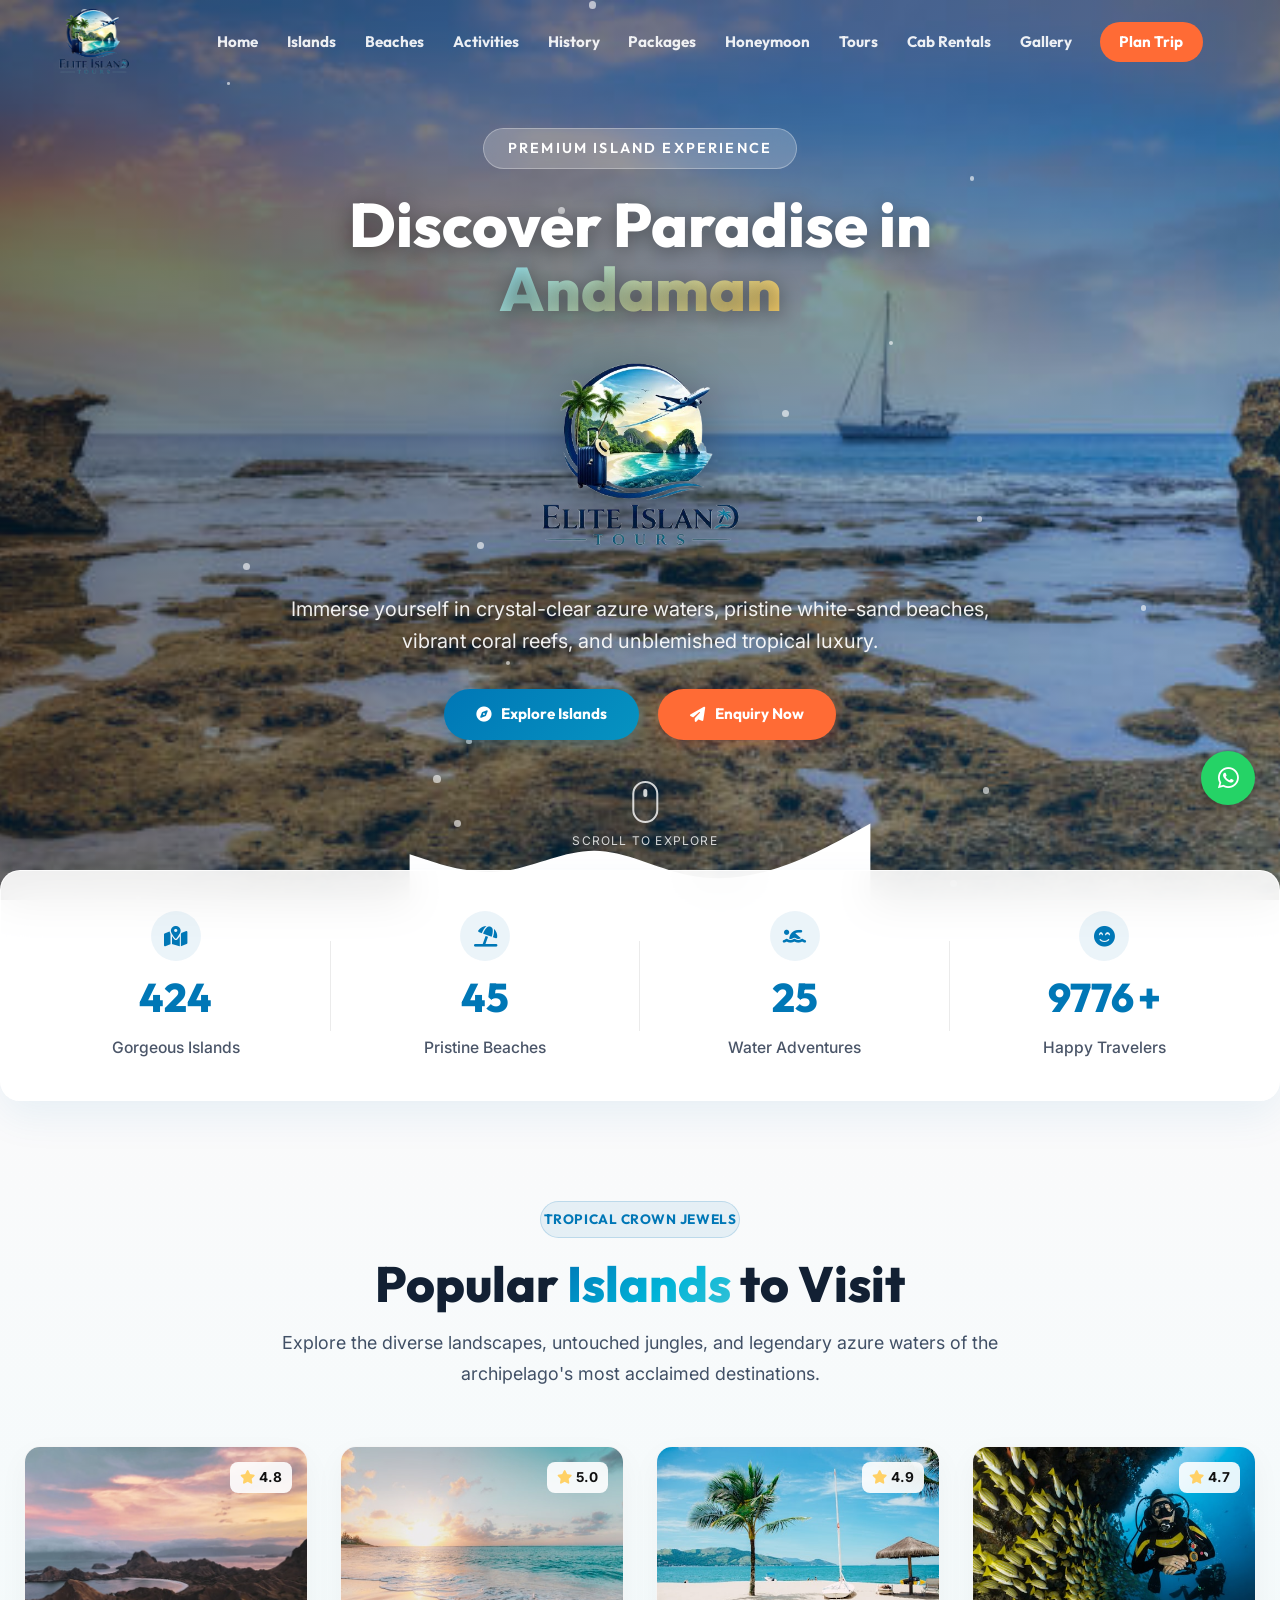
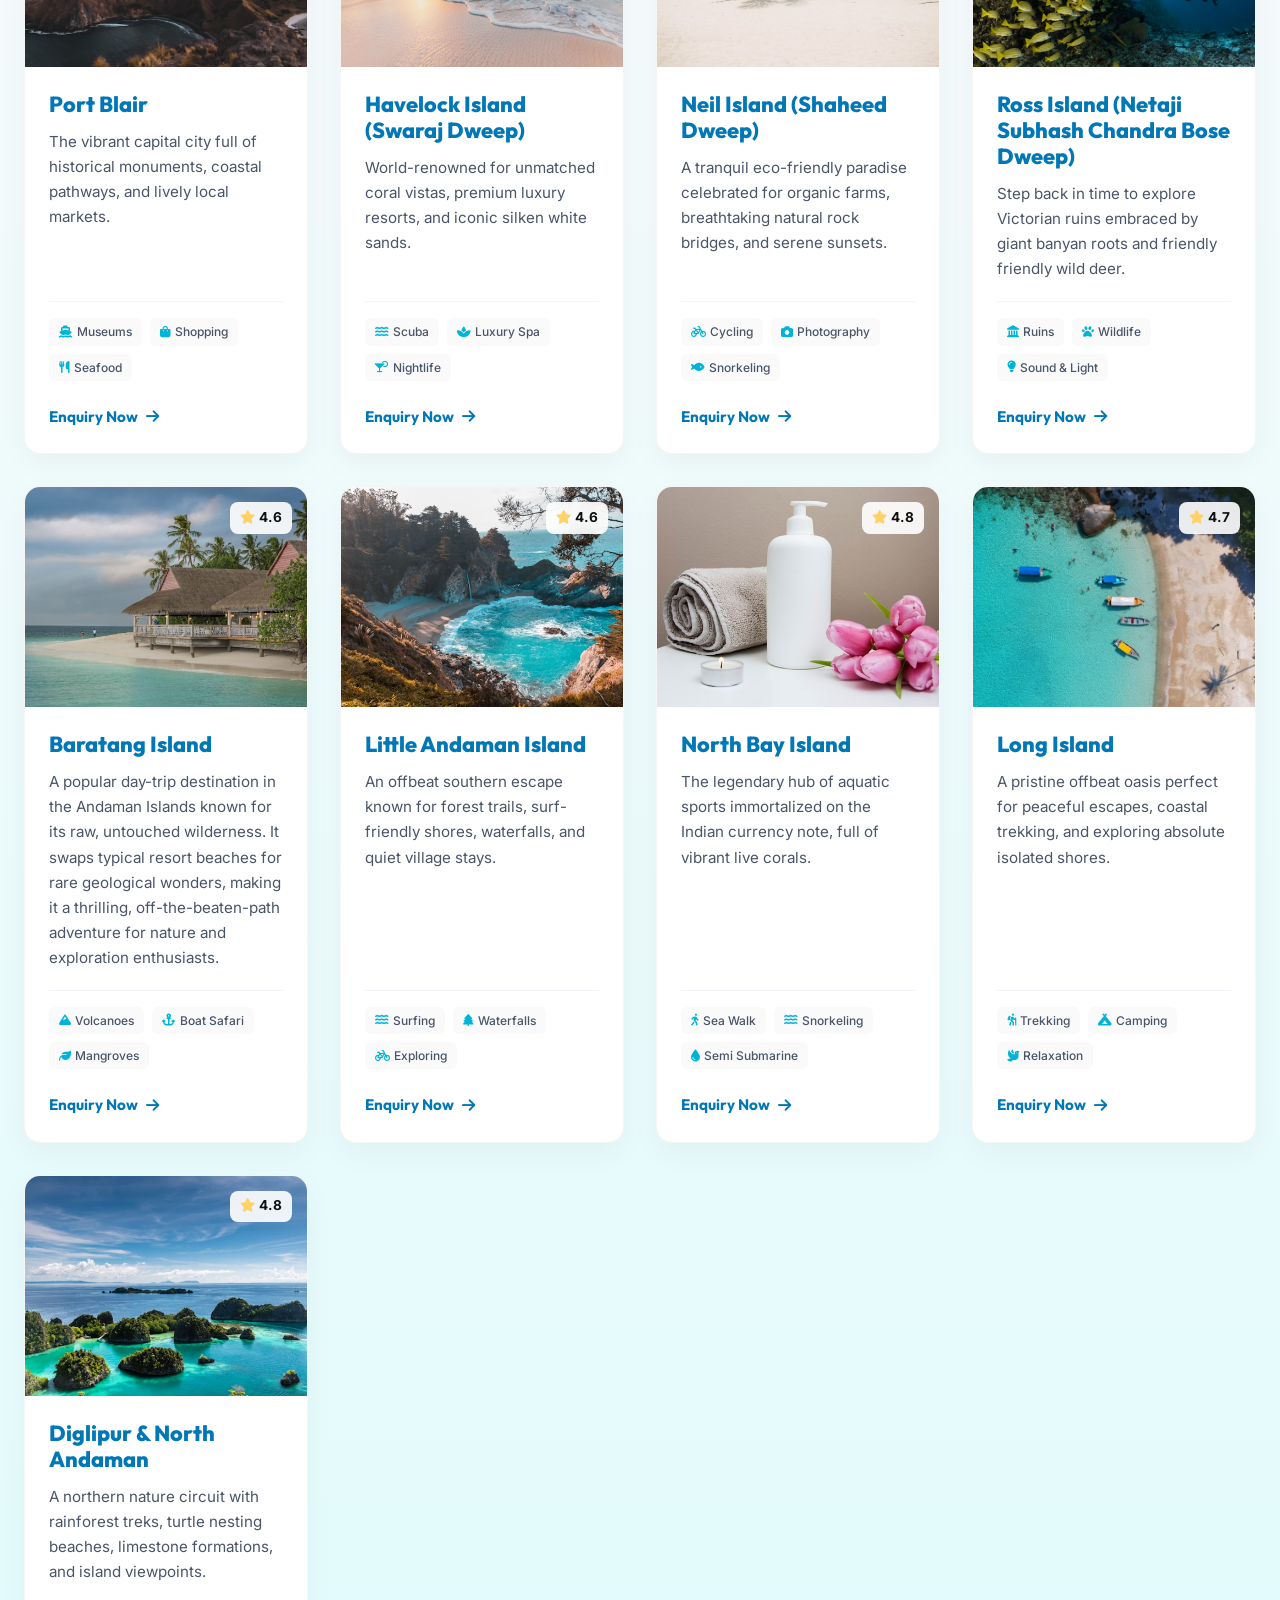
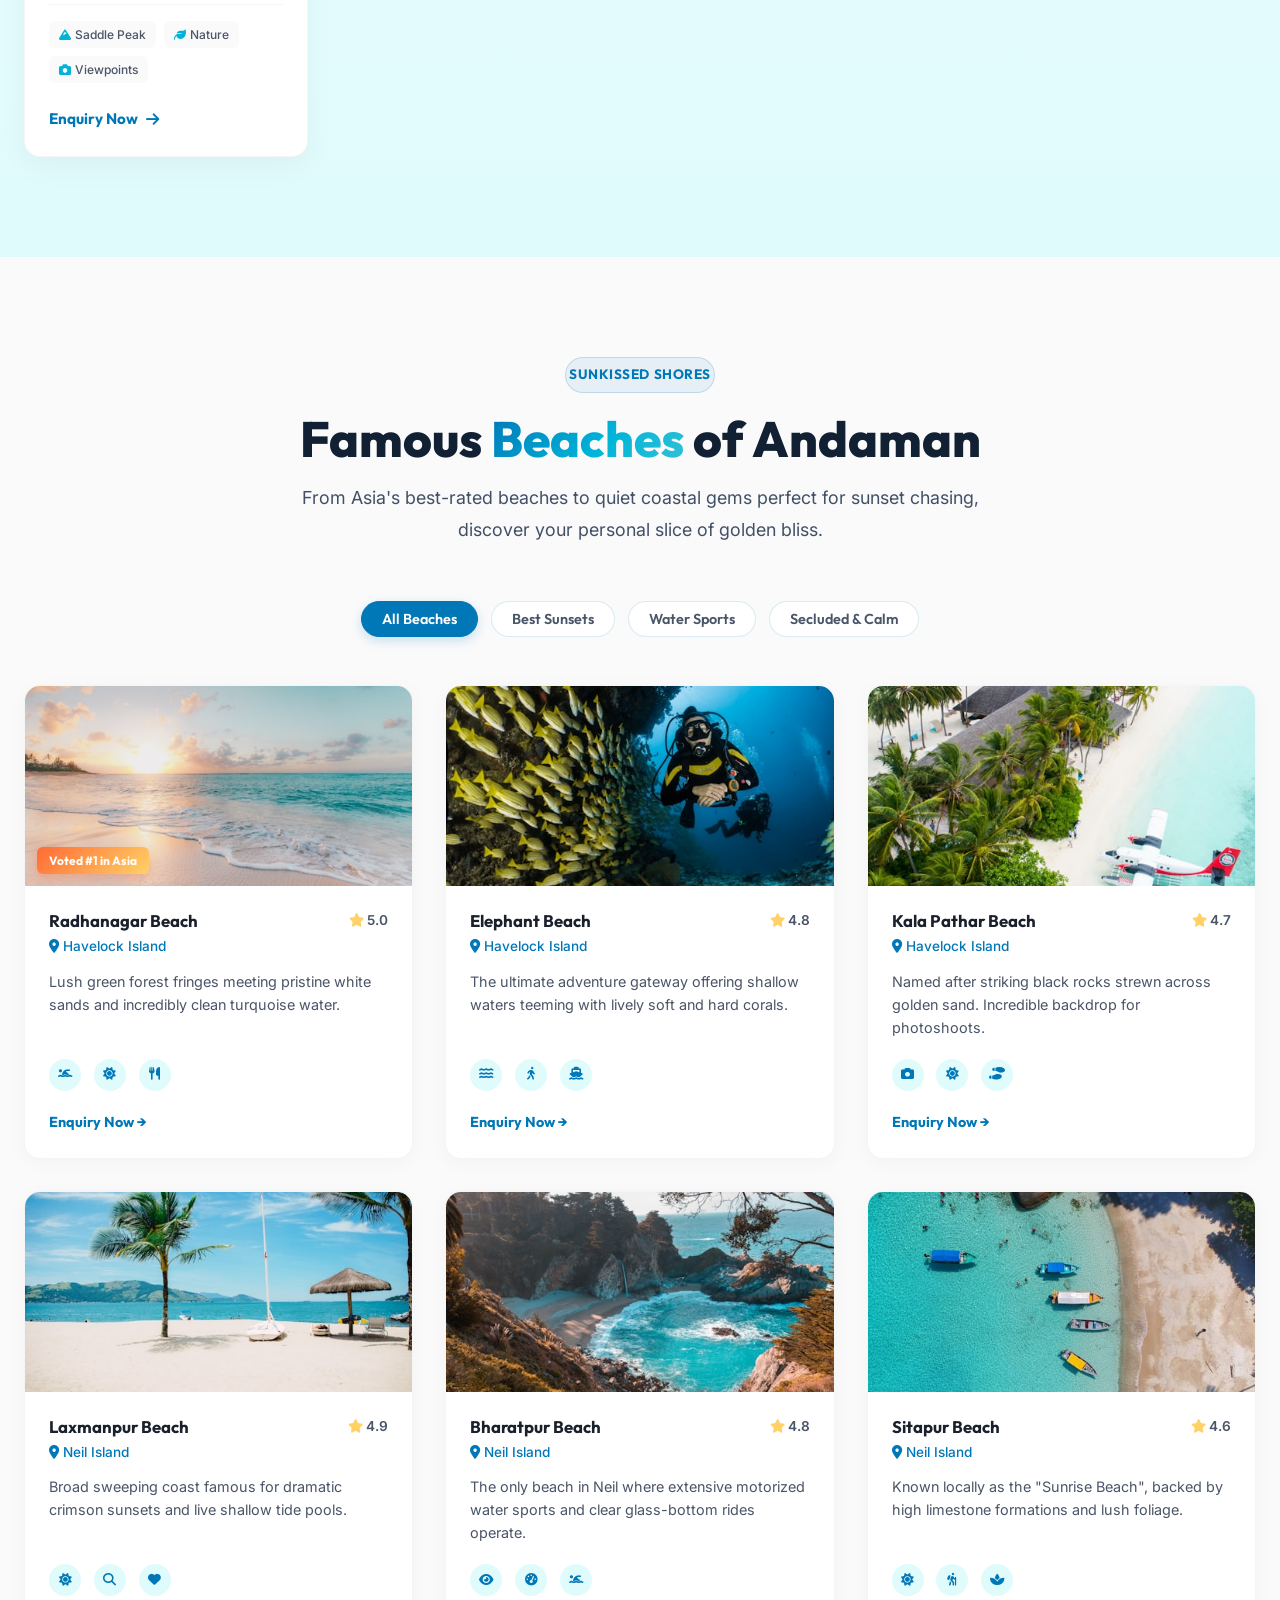
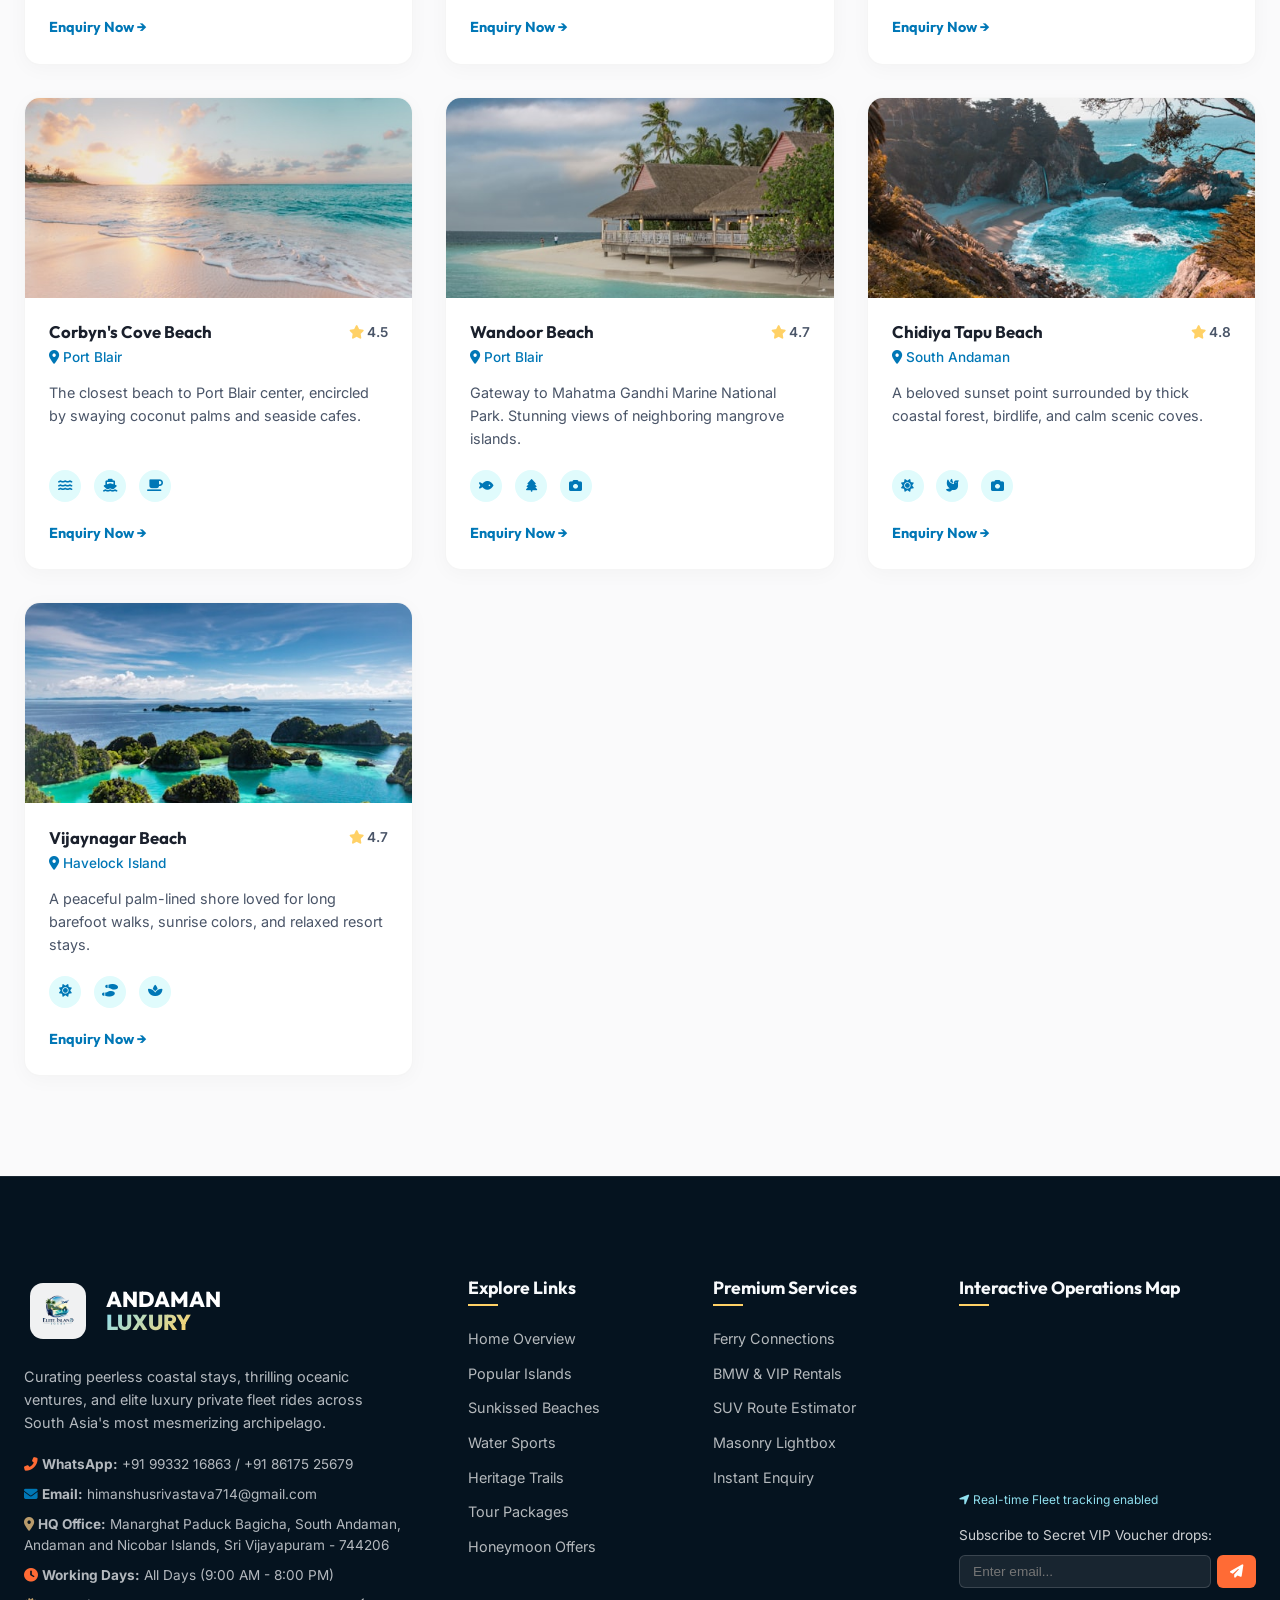
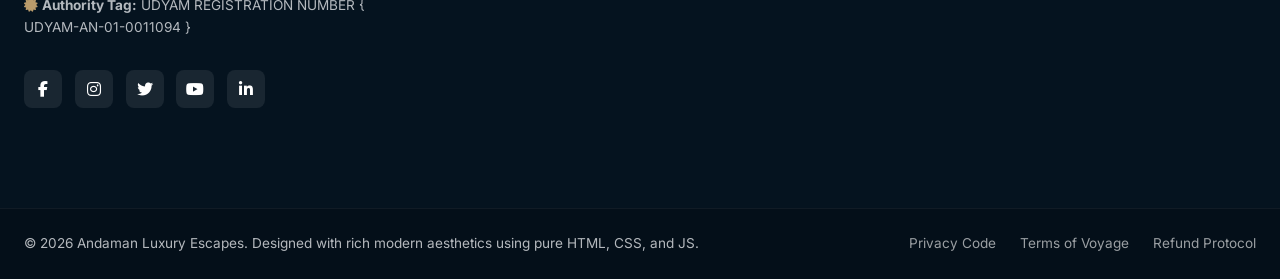
==== commit 92b9006f: "Update travel website" ====
--- a/index.html
+++ b/index.html
@@ -40,7 +40,7 @@
         <div class="nav-container">
             <a href="index.html" class="nav-logo">
                <span class="logo-icon">
-    <img src="logo.jpeg" alt="Logo" class="custom-logo">
+    <img src="image/logo.jpeg" alt="Logo" class="custom-logo">
 </span>
             </a>
             
@@ -72,7 +72,7 @@
     <section id="hero" class="hero-section">
         <!-- Video Background Placeholder -->
         <div class="video-wrapper">
-            <video autoplay muted loop playsinline class="hero-video" id="heroVideo" poster="https://images.unsplash.com/photo-1507525428034-b723cf961d3e?w=1600&auto=format&fit=crop&q=80">
+            <video autoplay muted loop playsinline class="hero-video" id="heroVideo" poster="image/bgimg.jpeg">
                 <!-- Using a high quality open source nature/ocean stock video -->
                 <source src="https://assets.mixkit.co/videos/preview/mixkit-aerial-view-of-a-beautiful-tropical-beach-4158-large.mp4" type="video/mp4">
                 Your browser does not support the video tag.
@@ -85,7 +85,7 @@
             <span class="welcome-badge reveal-fade">Premium Island Experience</span>
             <h1 class="hero-title reveal-fade">Discover Paradise in <span class="gradient-text">Andaman</span></h1>
             <div class="hero-logo">
-                <img src="logo.jpeg" alt="">
+                <img src="image/logo.jpeg" alt="">
             </div>
             <p class="hero-subtitle reveal-fade">Immerse yourself in crystal-clear azure waters, pristine white-sand beaches, vibrant coral reefs, and unblemished tropical luxury.</p>
             
@@ -150,7 +150,7 @@
                 <!-- Island Card 1 -->
                 <div class="island-card reveal-up">
                     <div class="card-img-wrapper">
-                        <img src="https://images.unsplash.com/photo-1589309736404-2e142a2acdf0?w=600&auto=format&fit=crop&q=80" alt="Port Blair" loading="lazy">
+                        <img src="image/unsplash-1589309736404-2e142a2acdf0-w600.jpg" alt="Port Blair" loading="lazy">
                         <div class="rating-badge"><i class="fas fa-star"></i> 4.8</div>
                     </div>
                     <div class="card-content">
@@ -168,7 +168,7 @@
                 <!-- Island Card 2 -->
                 <div class="island-card reveal-up" style="transition-delay: 0.1s;">
                     <div class="card-img-wrapper">
-                        <img src="https://images.unsplash.com/photo-1507525428034-b723cf961d3e?w=600&auto=format&fit=crop&q=80" alt="Havelock Island" loading="lazy">
+                        <img src="image/unsplash-1507525428034-b723cf961d3e-w600.jpg" alt="Havelock Island" loading="lazy">
                         <div class="rating-badge"><i class="fas fa-star"></i> 5.0</div>
                     </div>
                     <div class="card-content">
@@ -186,7 +186,7 @@
                 <!-- Island Card 3 -->
                 <div class="island-card reveal-up" style="transition-delay: 0.2s;">
                     <div class="card-img-wrapper">
-                        <img src="https://images.unsplash.com/photo-1519046904884-53103b34b206?w=600&auto=format&fit=crop&q=80" alt="Neil Island" loading="lazy">
+                        <img src="image/unsplash-1519046904884-53103b34b206-w600.jpg" alt="Neil Island" loading="lazy">
                         <div class="rating-badge"><i class="fas fa-star"></i> 4.9</div>
                     </div>
                     <div class="card-content">
@@ -204,7 +204,7 @@
                 <!-- Island Card 4 -->
                 <div class="island-card reveal-up" style="transition-delay: 0.3s;">
                     <div class="card-img-wrapper">
-                        <img src="https://images.unsplash.com/photo-1544551763-46a013bb70d5?w=600&auto=format&fit=crop&q=80" alt="Ross Island" loading="lazy">
+                        <img src="image/unsplash-1544551763-46a013bb70d5-w600.jpg" alt="Ross Island" loading="lazy">
                         <div class="rating-badge"><i class="fas fa-star"></i> 4.7</div>
                     </div>
                     <div class="card-content">
@@ -222,12 +222,12 @@
                 <!-- Island Card 5 -->
                 <div class="island-card reveal-up">
                     <div class="card-img-wrapper">
-                        <img src="https://images.unsplash.com/photo-1499793983690-e29da59ef1c2?w=600&auto=format&fit=crop&q=80" alt="Baratang Island" loading="lazy">
+                        <img src="image/unsplash-1499793983690-e29da59ef1c2-w600.jpg" alt="Baratang Island" loading="lazy">
                         <div class="rating-badge"><i class="fas fa-star"></i> 4.6</div>
                     </div>
                     <div class="card-content">
                         <h3>Baratang Island</h3>
-                        <p>A wild frontier adventure featuring dense mangrove creeks, active mud volcanoes, and magnificent limestone caves.</p>
+                        <p>A popular day-trip destination in the Andaman Islands known for its raw, untouched wilderness. It swaps typical resort beaches for rare geological wonders, making it a thrilling, off-the-beaten-path adventure for nature and exploration enthusiasts.</p>
                         <div class="card-activities">
                             <span><i class="fas fa-mountain"></i> Volcanoes</span>
                             <span><i class="fas fa-anchor"></i> Boat Safari</span>
@@ -240,16 +240,16 @@
                 <!-- Island Card 6 -->
                 <div class="island-card reveal-up" style="transition-delay: 0.1s;">
                     <div class="card-img-wrapper">
-                        <img src="https://images.unsplash.com/photo-1510414842594-a61c69b5ae57?w=600&auto=format&fit=crop&q=80" alt="Cinque Island" loading="lazy">
-                        <div class="rating-badge"><i class="fas fa-star"></i> 4.9</div>
-                    </div>
-                    <div class="card-content">
-                        <h3>Cinque Island</h3>
-                        <p>An exquisite marine sanctuary divided by a gorgeous sandbar, famed for unmatched emerald diving waters.</p>
-                        <div class="card-activities">
-                            <span><i class="fas fa-swimming-pool"></i> Diving</span>
-                            <span><i class="fas fa-binoculars"></i> Secluded</span>
-                            <span><i class="fas fa-sun"></i> Sunbathing</span>
+                        <img src="image/unsplash-1510414842594-a61c69b5ae57-w600.jpg" alt="Little Andaman Island" loading="lazy">
+                        <div class="rating-badge"><i class="fas fa-star"></i> 4.6</div>
+                    </div>
+                    <div class="card-content">
+                        <h3>Little Andaman Island</h3>
+                        <p>An offbeat southern escape known for forest trails, surf-friendly shores, waterfalls, and quiet village stays.</p>
+                        <div class="card-activities">
+                            <span><i class="fas fa-water"></i> Surfing</span>
+                            <span><i class="fas fa-tree"></i> Waterfalls</span>
+                            <span><i class="fas fa-bicycle"></i> Exploring</span>
                         </div>
                         <a href="booking.html" class="btn-explore" data-enquiry-trigger>Enquiry Now <i class="fas fa-arrow-right"></i></a>
                     </div>
@@ -258,7 +258,7 @@
                 <!-- Island Card 7 -->
                 <div class="island-card reveal-up" style="transition-delay: 0.2s;">
                     <div class="card-img-wrapper">
-                        <img src="https://images.unsplash.com/photo-1540555700478-4be289fbecef?w=600&auto=format&fit=crop&q=80" alt="North Bay Island" loading="lazy">
+                        <img src="image/unsplash-1540555700478-4be289fbecef-w600.jpg" alt="North Bay Island" loading="lazy">
                         <div class="rating-badge"><i class="fas fa-star"></i> 4.8</div>
                     </div>
                     <div class="card-content">
@@ -276,7 +276,7 @@
                 <!-- Island Card 8 -->
                 <div class="island-card reveal-up" style="transition-delay: 0.3s;">
                     <div class="card-img-wrapper">
-                        <img src="https://images.unsplash.com/photo-1506929562872-bb421503ef21?w=600&auto=format&fit=crop&q=80" alt="Long Island" loading="lazy">
+                        <img src="image/unsplash-1506929562872-bb421503ef21-w600.jpg" alt="Long Island" loading="lazy">
                         <div class="rating-badge"><i class="fas fa-star"></i> 4.7</div>
                     </div>
                     <div class="card-content">
@@ -286,6 +286,24 @@
                             <span><i class="fas fa-hiking"></i> Trekking</span>
                             <span><i class="fas fa-campground"></i> Camping</span>
                             <span><i class="fas fa-dove"></i> Relaxation</span>
+                        </div>
+                        <a href="booking.html" class="btn-explore" data-enquiry-trigger>Enquiry Now <i class="fas fa-arrow-right"></i></a>
+                    </div>
+                </div>
+
+                <!-- Island Card 9 -->
+                <div class="island-card reveal-up">
+                    <div class="card-img-wrapper">
+                        <img src="image/unsplash-1516690561799-46d8f74f9abf-w600.jpg" alt="Diglipur and North Andaman" loading="lazy">
+                        <div class="rating-badge"><i class="fas fa-star"></i> 4.8</div>
+                    </div>
+                    <div class="card-content">
+                        <h3>Diglipur & North Andaman</h3>
+                        <p>A northern nature circuit with rainforest treks, turtle nesting beaches, limestone formations, and island viewpoints.</p>
+                        <div class="card-activities">
+                            <span><i class="fas fa-mountain"></i> Saddle Peak</span>
+                            <span><i class="fas fa-leaf"></i> Nature</span>
+                            <span><i class="fas fa-camera"></i> Viewpoints</span>
                         </div>
                         <a href="booking.html" class="btn-explore" data-enquiry-trigger>Enquiry Now <i class="fas fa-arrow-right"></i></a>
                     </div>
@@ -315,7 +333,7 @@
                 <!-- Beach 1 -->
                 <div class="beach-card reveal-up" data-category="sunset">
                     <div class="beach-img">
-                        <img src="https://images.unsplash.com/photo-1507525428034-b723cf961d3e?w=500&auto=format&fit=crop&q=80" alt="Radhanagar Beach" loading="lazy">
+                        <img src="image/unsplash-1507525428034-b723cf961d3e-w500.jpg" alt="Radhanagar Beach" loading="lazy">
                         <span class="badge-premium">Voted #1 in Asia</span>
                     </div>
                     <div class="beach-details">
@@ -337,7 +355,7 @@
                 <!-- Beach 2 -->
                 <div class="beach-card reveal-up" data-category="watersports">
                     <div class="beach-img">
-                        <img src="https://images.unsplash.com/photo-1544551763-46a013bb70d5?w=500&auto=format&fit=crop&q=80" alt="Elephant Beach" loading="lazy">
+                        <img src="image/unsplash-1544551763-46a013bb70d5-w500.jpg" alt="Elephant Beach" loading="lazy">
                     </div>
                     <div class="beach-details">
                         <div class="beach-title-row">
@@ -358,7 +376,7 @@
                 <!-- Beach 3 -->
                 <div class="beach-card reveal-up" data-category="sunset">
                     <div class="beach-img">
-                        <img src="https://images.unsplash.com/photo-1512100356356-de1b84283e18?w=500&auto=format&fit=crop&q=80" alt="Kala Pathar Beach" loading="lazy">
+                        <img src="image/unsplash-1512100356356-de1b84283e18-w500.jpg" alt="Kala Pathar Beach" loading="lazy">
                     </div>
                     <div class="beach-details">
                         <div class="beach-title-row">
@@ -379,7 +397,7 @@
                 <!-- Beach 4 -->
                 <div class="beach-card reveal-up" data-category="sunset">
                     <div class="beach-img">
-                        <img src="https://images.unsplash.com/photo-1519046904884-53103b34b206?w=500&auto=format&fit=crop&q=80" alt="Laxmanpur Beach" loading="lazy">
+                        <img src="image/unsplash-1519046904884-53103b34b206-w500.jpg" alt="Laxmanpur Beach" loading="lazy">
                     </div>
                     <div class="beach-details">
                         <div class="beach-title-row">
@@ -400,7 +418,7 @@
                 <!-- Beach 5 -->
                 <div class="beach-card reveal-up" data-category="watersports">
                     <div class="beach-img">
-                        <img src="https://images.unsplash.com/photo-1510414842594-a61c69b5ae57?w=500&auto=format&fit=crop&q=80" alt="Bharatpur Beach" loading="lazy">
+                        <img src="image/unsplash-1510414842594-a61c69b5ae57-w500.jpg" alt="Bharatpur Beach" loading="lazy">
                     </div>
                     <div class="beach-details">
                         <div class="beach-title-row">
@@ -421,7 +439,7 @@
                 <!-- Beach 6 -->
                 <div class="beach-card reveal-up" data-category="secluded">
                     <div class="beach-img">
-                        <img src="https://images.unsplash.com/photo-1506929562872-bb421503ef21?w=500&auto=format&fit=crop&q=80" alt="Sitapur Beach" loading="lazy">
+                        <img src="image/unsplash-1506929562872-bb421503ef21-w500.jpg" alt="Sitapur Beach" loading="lazy">
                     </div>
                     <div class="beach-details">
                         <div class="beach-title-row">
@@ -442,7 +460,7 @@
                 <!-- Beach 7 -->
                 <div class="beach-card reveal-up" data-category="watersports">
                     <div class="beach-img">
-                        <img src="https://images.unsplash.com/photo-1507525428034-b723cf961d3e?w=500&auto=format&fit=crop&q=80" alt="Corbyn's Cove Beach" loading="lazy">
+                        <img src="image/unsplash-1507525428034-b723cf961d3e-w500.jpg" alt="Corbyn's Cove Beach" loading="lazy">
                     </div>
                     <div class="beach-details">
                         <div class="beach-title-row">
@@ -463,7 +481,7 @@
                 <!-- Beach 8 -->
                 <div class="beach-card reveal-up" data-category="secluded">
                     <div class="beach-img">
-                        <img src="https://images.unsplash.com/photo-1499793983690-e29da59ef1c2?w=500&auto=format&fit=crop&q=80" alt="Wandoor Beach" loading="lazy">
+                        <img src="image/unsplash-1499793983690-e29da59ef1c2-w500.jpg" alt="Wandoor Beach" loading="lazy">
                     </div>
                     <div class="beach-details">
                         <div class="beach-title-row">
@@ -484,44 +502,45 @@
                 <!-- Beach 9 -->
                 <div class="beach-card reveal-up" data-category="secluded">
                     <div class="beach-img">
-                        <img src="https://images.unsplash.com/photo-1510414842594-a61c69b5ae57?w=500&auto=format&fit=crop&q=80" alt="Merk Bay Beach" loading="lazy">
-                    </div>
-                    <div class="beach-details">
-                        <div class="beach-title-row">
-                            <h4>Merk Bay Beach</h4>
-                            <span class="stars"><i class="fas fa-star"></i> 4.9</span>
-                        </div>
-                        <p class="beach-loc"><i class="fas fa-map-marker-alt"></i> North Passage Island</p>
-                        <p class="beach-desc">Accessible only via charted boats, offering dolphin sightings and completely untouched white sandbanks.</p>
-                        <div class="beach-icons">
-                            <span title="Dolphin Sighting"><i class="fas fa-water"></i></span>
-                            <span title="Absolute Privacy"><i class="fas fa-user-secret"></i></span>
-                            <span title="Snorkeling"><i class="fas fa-swimmer"></i></span>
+                        <img src="image/unsplash-1510414842594-a61c69b5ae57-w500.jpg" alt="Chidiya Tapu Beach" loading="lazy">
+                    </div>
+                    <div class="beach-details">
+                        <div class="beach-title-row">
+                            <h4>Chidiya Tapu Beach</h4>
+                            <span class="stars"><i class="fas fa-star"></i> 4.8</span>
+                        </div>
+                        <p class="beach-loc"><i class="fas fa-map-marker-alt"></i> South Andaman</p>
+                        <p class="beach-desc">A beloved sunset point surrounded by thick coastal forest, birdlife, and calm scenic coves.</p>
+                        <div class="beach-icons">
+                            <span title="Sunset Point"><i class="fas fa-sun"></i></span>
+                            <span title="Bird Watching"><i class="fas fa-dove"></i></span>
+                            <span title="Photography"><i class="fas fa-camera"></i></span>
                         </div>
                         <a href="booking.html" class="btn-text" data-enquiry-trigger>Enquiry Now &rarr;</a>
                     </div>
                 </div>
 
                 <!-- Beach 10 -->
-                <div class="beach-card reveal-up" data-category="watersports">
-                    <div class="beach-img">
-                        <img src="https://images.unsplash.com/photo-1540555700478-4be289fbecef?w=500&auto=format&fit=crop&q=80" alt="Butler Bay Beach" loading="lazy">
-                    </div>
-                    <div class="beach-details">
-                        <div class="beach-title-row">
-                            <h4>Butler Bay Beach</h4>
-                            <span class="stars"><i class="fas fa-star"></i> 4.8</span>
-                        </div>
-                        <p class="beach-loc"><i class="fas fa-map-marker-alt"></i> Little Andaman</p>
-                        <p class="beach-desc">Famous as one of India's best surfing destinations featuring rolling breakers and yellow sandstone shores.</p>
-                        <div class="beach-icons">
-                            <span title="Surfing"><i class="fas fa-water"></i></span>
-                            <span title="Waterfall trekking"><i class="fas fa-hiking"></i></span>
-                            <span title="Elephants"><i class="fas fa-paw"></i></span>
-                        </div>
-                        <a href="booking.html" class="btn-text" data-enquiry-trigger>Enquiry Now &rarr;</a>
-                    </div>
-                </div>
+                <div class="beach-card reveal-up" data-category="secluded">
+                    <div class="beach-img">
+                        <img src="image/unsplash-1516690561799-46d8f74f9abf-w500.jpg" alt="Vijaynagar Beach" loading="lazy">
+                    </div>
+                    <div class="beach-details">
+                        <div class="beach-title-row">
+                            <h4>Vijaynagar Beach</h4>
+                            <span class="stars"><i class="fas fa-star"></i> 4.7</span>
+                        </div>
+                        <p class="beach-loc"><i class="fas fa-map-marker-alt"></i> Havelock Island</p>
+                        <p class="beach-desc">A peaceful palm-lined shore loved for long barefoot walks, sunrise colors, and relaxed resort stays.</p>
+                        <div class="beach-icons">
+                            <span title="Sunrise Views"><i class="fas fa-sun"></i></span>
+                            <span title="Quiet Walks"><i class="fas fa-shoe-prints"></i></span>
+                            <span title="Resorts Nearby"><i class="fas fa-spa"></i></span>
+                        </div>
+                        <a href="booking.html" class="btn-text" data-enquiry-trigger>Enquiry Now &rarr;</a>
+                    </div>
+                </div>
+
             </div>
         </div>
     </section>
@@ -534,15 +553,15 @@
                 <!-- Info block -->
                 <div class="footer-col brand-col reveal-up">
                     <div class="footer-logo">
-                        <span class="logo-icon text-orange"><img src="logo.jpeg" alt="Logo" class="footer-logo"></span>
+                        <span class="logo-icon text-orange"><img src="image/logo.jpeg" alt="Logo" class="footer-logo"></span>
                         <span class="logo-title-foot">ANDAMAN <span class="gradient-text">LUXURY</span></span>
                     </div>
                     <p class="footer-brand-desc">Curating peerless coastal stays, thrilling oceanic ventures, and elite luxury private fleet rides across South Asia's most mesmerizing archipelago.</p>
                     
                     <div class="contact-methods mt-small">
-                        <p><i class="fas fa-phone-alt text-orange"></i> <strong>Hotline:</strong> +91 99332 16863 / +91 86175 25679</p>
-                        <p><i class="fas fa-envelope text-blue"></i> <strong>Email:</strong> reserve@andamanluxurytours.example.com</p>
-                        <p><i class="fas fa-map-marker-alt text-sand"></i> <strong>HQ Office:</strong> VIP Road, Port Blair, South Andaman - 744103</p>
+                        <p><i class="fas fa-phone-alt text-orange"></i> <strong>WhatsApp:</strong> +91 99332 16863 / +91 86175 25679</p>
+                        <p><i class="fas fa-envelope text-blue"></i> <strong>Email:</strong> himanshusrivastava714@gmail.com</p>
+                        <p><i class="fas fa-map-marker-alt text-sand"></i> <strong>HQ Office:</strong> Manarghat Paduck Bagicha, South Andaman, Andaman and Nicobar Islands, Sri Vijayapuram - 744206</p>
                         <p><i class="fas fa-clock text-orange"></i> <strong>Working Days:</strong> All Days (9:00 AM - 8:00 PM)</p>
                         <p><i class="fas fa-certificate text-sand"></i> <strong>Authority Tag:</strong> UDYAM REGISTRATION NUMBER { UDYAM-AN-01-0011094 }</p>
                     </div>
@@ -588,7 +607,7 @@
                     <!-- Interactive map wrapper placeholder simulating high fidelity view -->
                     <div class="map-placeholder">
                         <iframe 
-                            src="https://www.google.com/maps/embed?pb=!1m18!1m12!1m3!1d125345.96102146985!2d92.65151525!3d11.6666114!2m3!1f0!2f0!3f0!3m2!1i1024!2i768!4f13.1!3m3!1m2!1s0x3088946c59b6c0e5%3A0x8684bb6a30eb6a00!2sPort%20Blair%2C%20Andaman%20and%20Nicobar%20Islands!5e0!3m2!1sen!2sin!4v1680000000000!5m2!1sen!2sin" 
+                            src="https://www.google.com/maps?q=Manarghat%20paduck%20bagicha%20South%20Andaman%20Andaman%20and%20Nicobar%20Islands%20Sri%20Vijayapuram%20744206&output=embed" 
                             width="100%" 
                             height="150" 
                             style="border:0; border-radius: 8px;" 
--- a/style.css
+++ b/style.css
@@ -631,22 +631,26 @@
     align-items: center;
     justify-content: center;
     overflow: hidden;
-    padding: 6rem 1rem 7rem;
+    padding: 5rem 1rem 7rem;
 }
 
 .video-wrapper {
     position: absolute;
     inset: 0;
     width: 100%;
-    height: 100%;
+    height: 105%;
     z-index: 1;
+    background-image: url("image/bgimg.jpeg");
+    background-size: cover;
+    background-position: center center;
+    background-repeat: no-repeat;
 }
 
 .hero-video {
     width: 100%;
     height: 100%;
     object-fit: cover;
-    transform: scale(1.05); /* Avoid border artifacts */
+    object-position: center center;
 }
 
 .hero-overlay {
@@ -1709,83 +1713,136 @@
 /* --- 15. LUXURY CAB RENTALS & DISTANCE FARE CALCULATOR --- */
 .fleet-grid {
     display: grid;
-    grid-template-columns: repeat(auto-fit, minmax(260px, 1fr));
-    gap: 1.8rem;
+    grid-template-columns: repeat(auto-fit, minmax(280px, 1fr));
+    gap: 1.6rem;
 }
 
 .fleet-card {
-    background: #fff;
-    border-radius: 16px;
-    padding: 1.5rem;
-    box-shadow: 0 4px 15px rgba(0,0,0,0.03);
-    text-align: center;
-    border: 1px solid rgba(0,0,0,0.04);
+    position: relative;
+    overflow: hidden;
+    background: linear-gradient(180deg, #ffffff 0%, #f8fbfd 100%);
+    border-radius: 18px;
+    padding: 0.85rem 0.85rem 1rem;
+    box-shadow: 0 14px 35px rgba(5, 19, 31, 0.08);
+    text-align: left;
+    border: 1px solid rgba(0, 119, 182, 0.1);
     transition: var(--transition-fast);
 }
 
 .fleet-card:hover {
-    transform: translateY(-5px);
-    box-shadow: 0 12px 30px rgba(0, 119, 182, 0.08);
+    transform: translateY(-7px);
+    box-shadow: 0 22px 46px rgba(0, 119, 182, 0.15);
+    border-color: rgba(0, 180, 216, 0.34);
 }
 
 .fleet-img {
     position: relative;
-    height: 140px;
-    margin-bottom: 1.25rem;
-    display: flex;
-    align-items: center;
-    justify-content: center;
+    height: 185px;
+    margin-bottom: 1rem;
+    overflow: hidden;
+    border-radius: 14px;
+    background: #dce8ef;
+    box-shadow: inset 0 -70px 80px rgba(5, 19, 31, 0.18);
 }
 
 .fleet-img img {
-    max-height: 100%;
-    object-fit: contain;
+    width: 100%;
+    height: 100%;
+    display: block;
+    object-fit: cover;
+    object-position: center center;
     transition: transform var(--transition-smooth);
 }
 
 .fleet-card:hover .fleet-img img {
-    transform: scale(1.08);
+    transform: scale(1.07);
+}
+
+.fleet-img::after {
+    content: "";
+    position: absolute;
+    inset: 0;
+    background: linear-gradient(180deg, rgba(5, 19, 31, 0.02) 35%, rgba(5, 19, 31, 0.52) 100%);
+    pointer-events: none;
 }
 
 .fleet-tag {
     position: absolute;
-    top: 0;
-    left: 0;
-    background: var(--ocean-azure);
+    left: 0.75rem;
+    bottom: 0.75rem;
+    z-index: 1;
+    background: rgba(255, 255, 255, 0.92);
     color: var(--ocean-deep);
     font-family: 'Outfit', sans-serif;
-    font-size: 0.7rem;
+    font-size: 0.68rem;
     font-weight: 700;
-    padding: 0.2rem 0.5rem;
-    border-radius: 4px;
+    padding: 0.36rem 0.62rem;
+    border-radius: 999px;
     text-transform: uppercase;
+    box-shadow: 0 8px 22px rgba(5, 19, 31, 0.15);
 }
 
 .fleet-card h4 {
     color: var(--text-primary);
-    margin-bottom: 0.4rem;
+    margin: 0 0 0.45rem;
+    padding: 0 0.35rem;
+    font-size: 1.08rem;
 }
 
 .fleet-card p {
     color: var(--text-secondary);
-    font-size: 0.85rem;
+    font-size: 0.88rem;
+    line-height: 1.55;
     margin-bottom: 1rem;
+    padding: 0 0.35rem;
 }
 
 .fleet-specs {
     display: flex;
-    justify-content: center;
-    gap: 1rem;
-    padding-top: 0.8rem;
-    border-top: 1px solid #F1F5F9;
+    justify-content: flex-start;
+    flex-wrap: wrap;
+    gap: 0.55rem;
+    padding: 0 0.35rem;
+    margin-bottom: 1rem;
+    border-top: 0;
     font-size: 0.8rem;
     color: var(--text-muted);
-    font-weight: 500;
+    font-weight: 700;
+}
+
+.fleet-specs span {
+    display: inline-flex;
+    align-items: center;
+    background: rgba(0, 119, 182, 0.08);
+    color: var(--ocean-deep);
+    padding: 0.42rem 0.62rem;
+    border-radius: 999px;
 }
 
 .fleet-specs span i {
     color: var(--sunset-mid);
-    margin-right: 3px;
+    margin-right: 5px;
+}
+
+.fleet-link {
+    display: inline-flex;
+    align-items: center;
+    gap: 0.45rem;
+    margin-left: 0.35rem;
+    color: #fff;
+    background: linear-gradient(135deg, var(--ocean-deep) 0%, var(--ocean-mid) 100%);
+    border-radius: 999px;
+    padding: 0.62rem 0.9rem;
+    font-size: 0.82rem;
+    font-weight: 800;
+    text-decoration: none;
+    box-shadow: 0 10px 22px rgba(0, 119, 182, 0.18);
+    transition: var(--transition-fast);
+}
+
+.fleet-link:hover {
+    transform: translateY(-2px);
+    background: linear-gradient(135deg, var(--sunset-deep) 0%, var(--sunset-mid) 100%);
 }
 
 .cab-calculator-box {
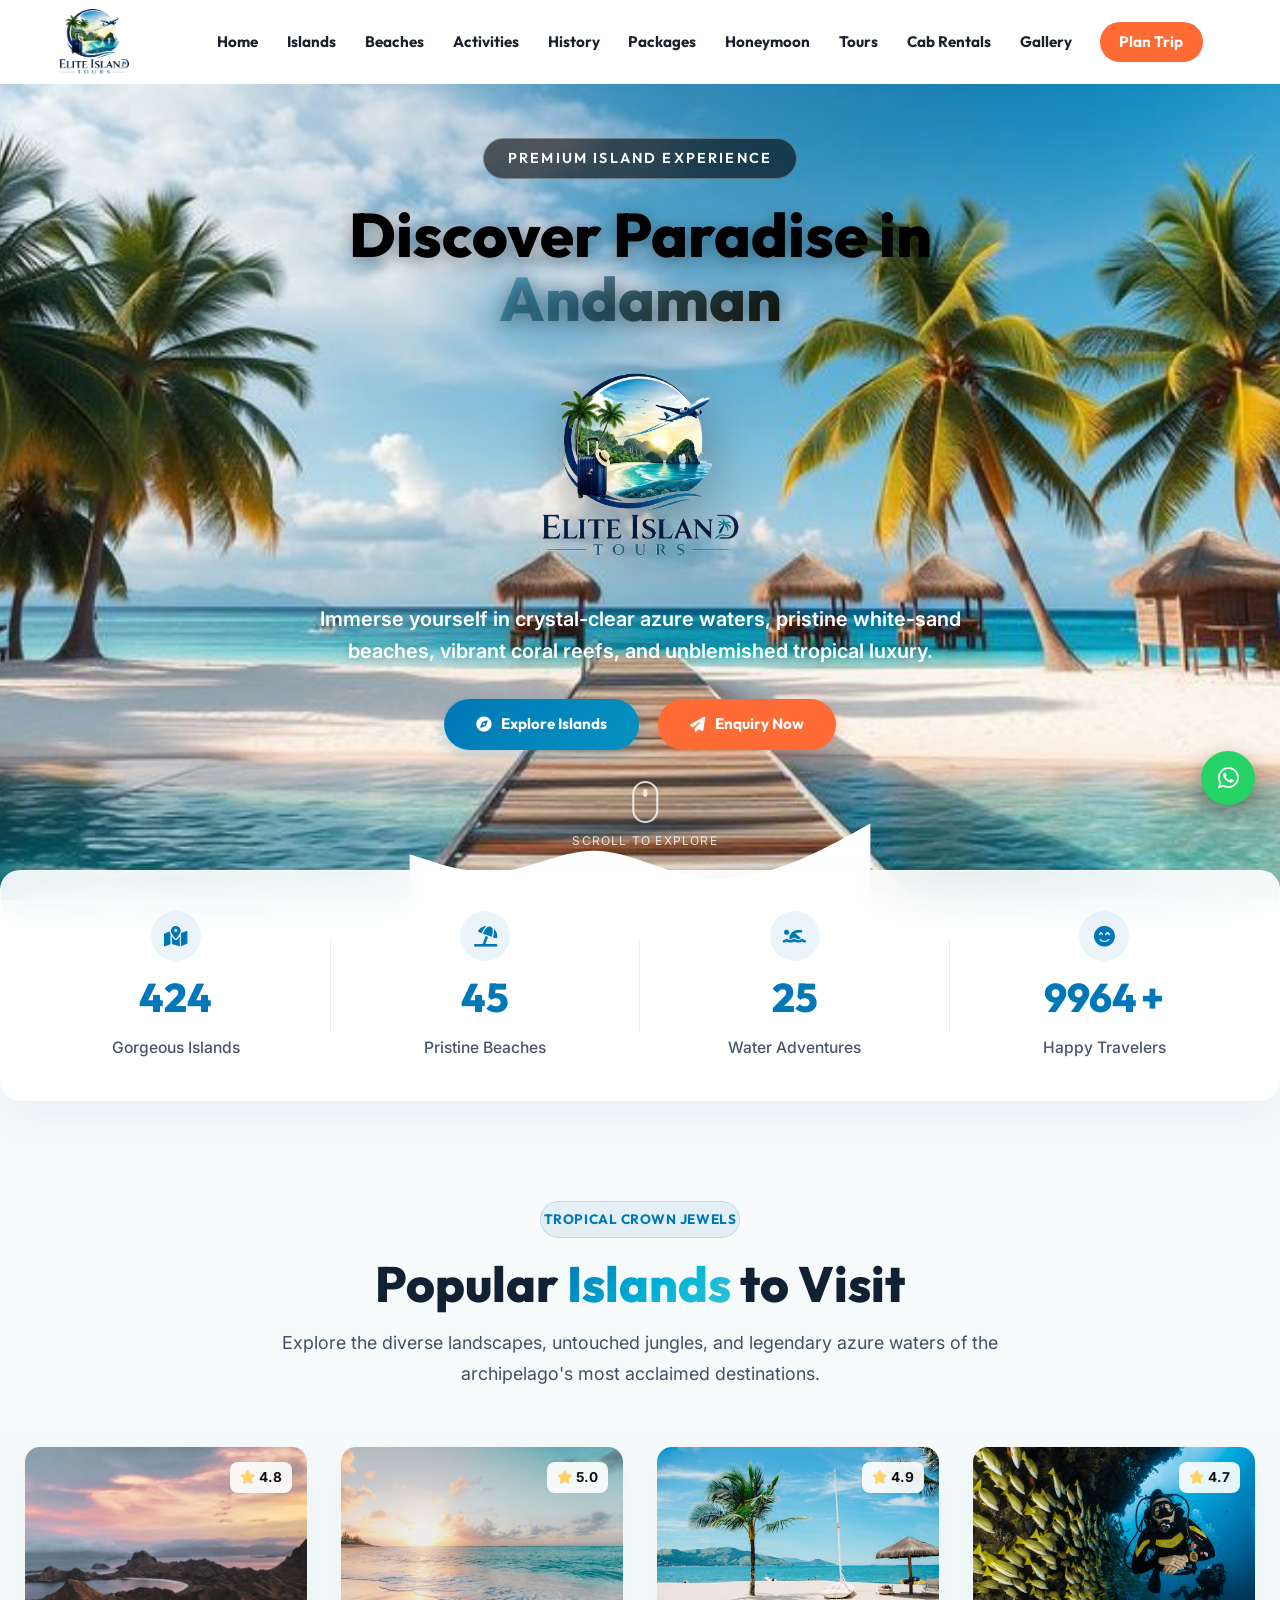
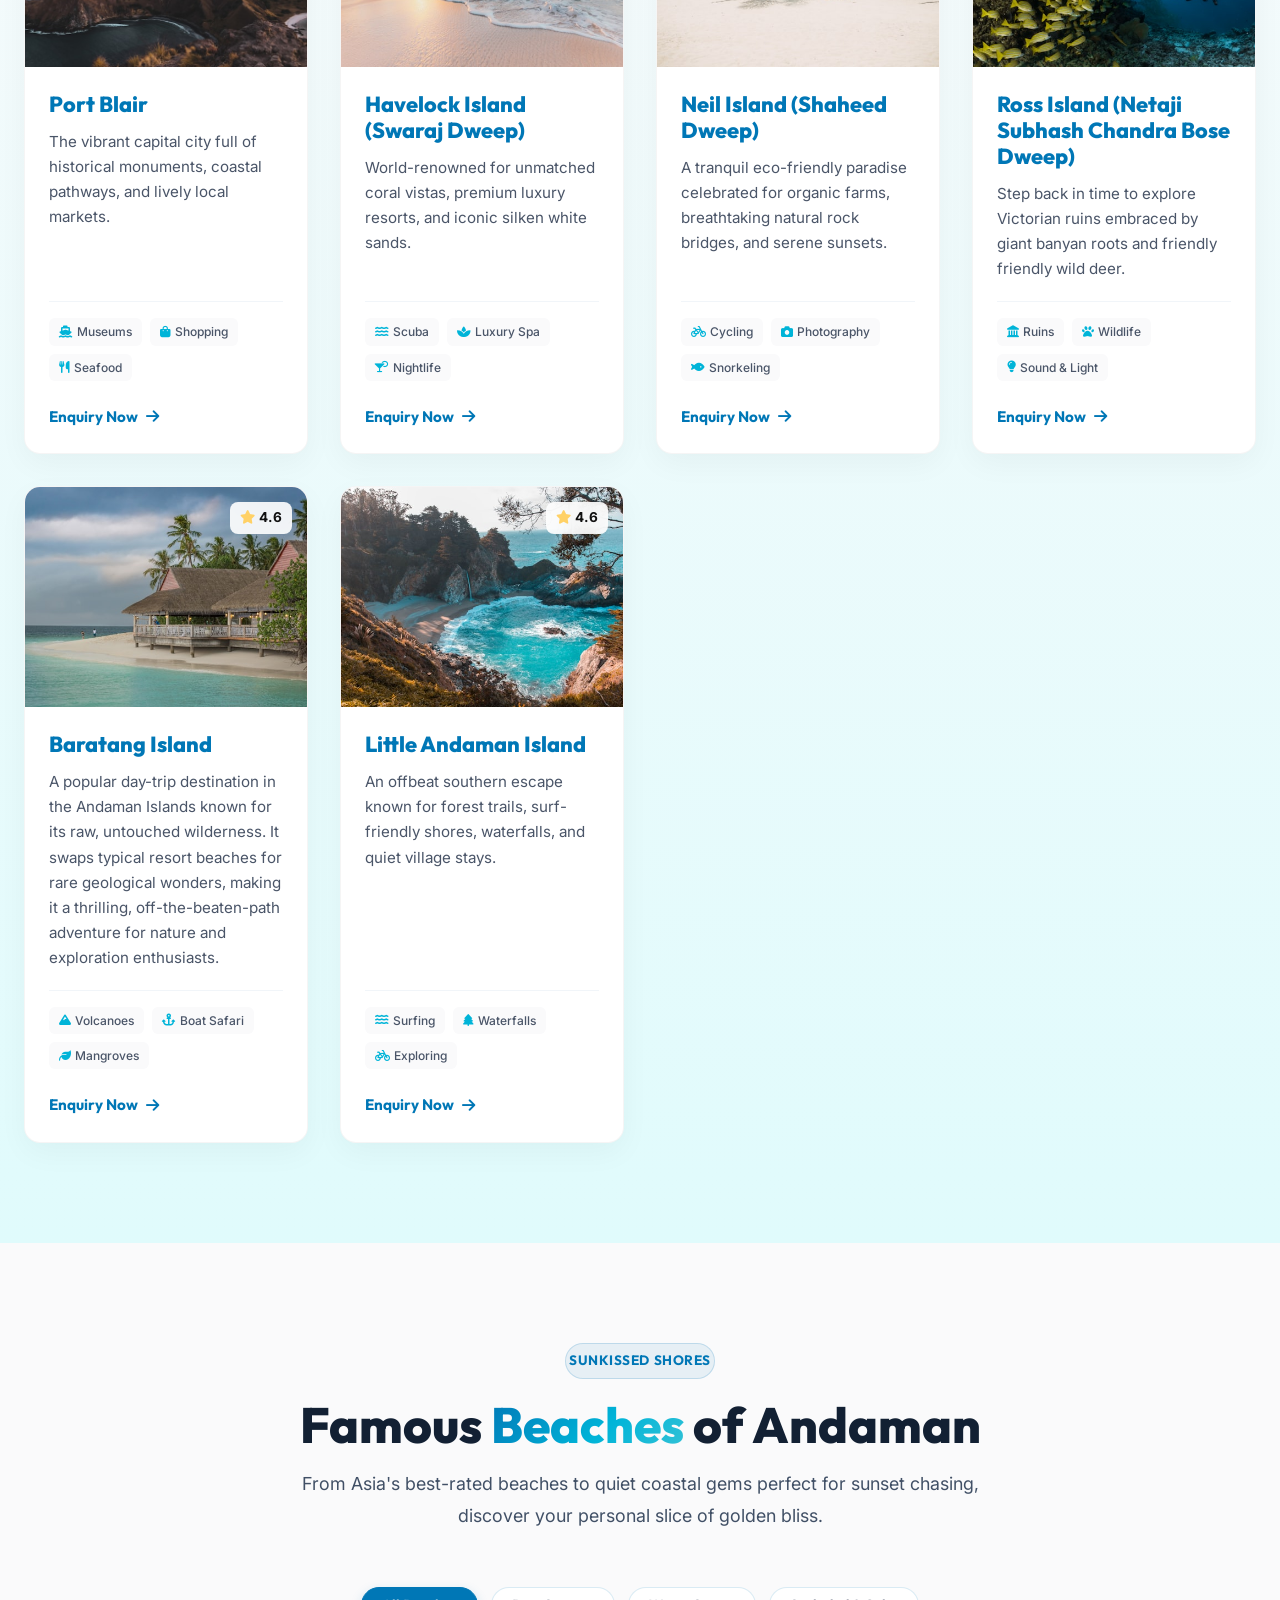
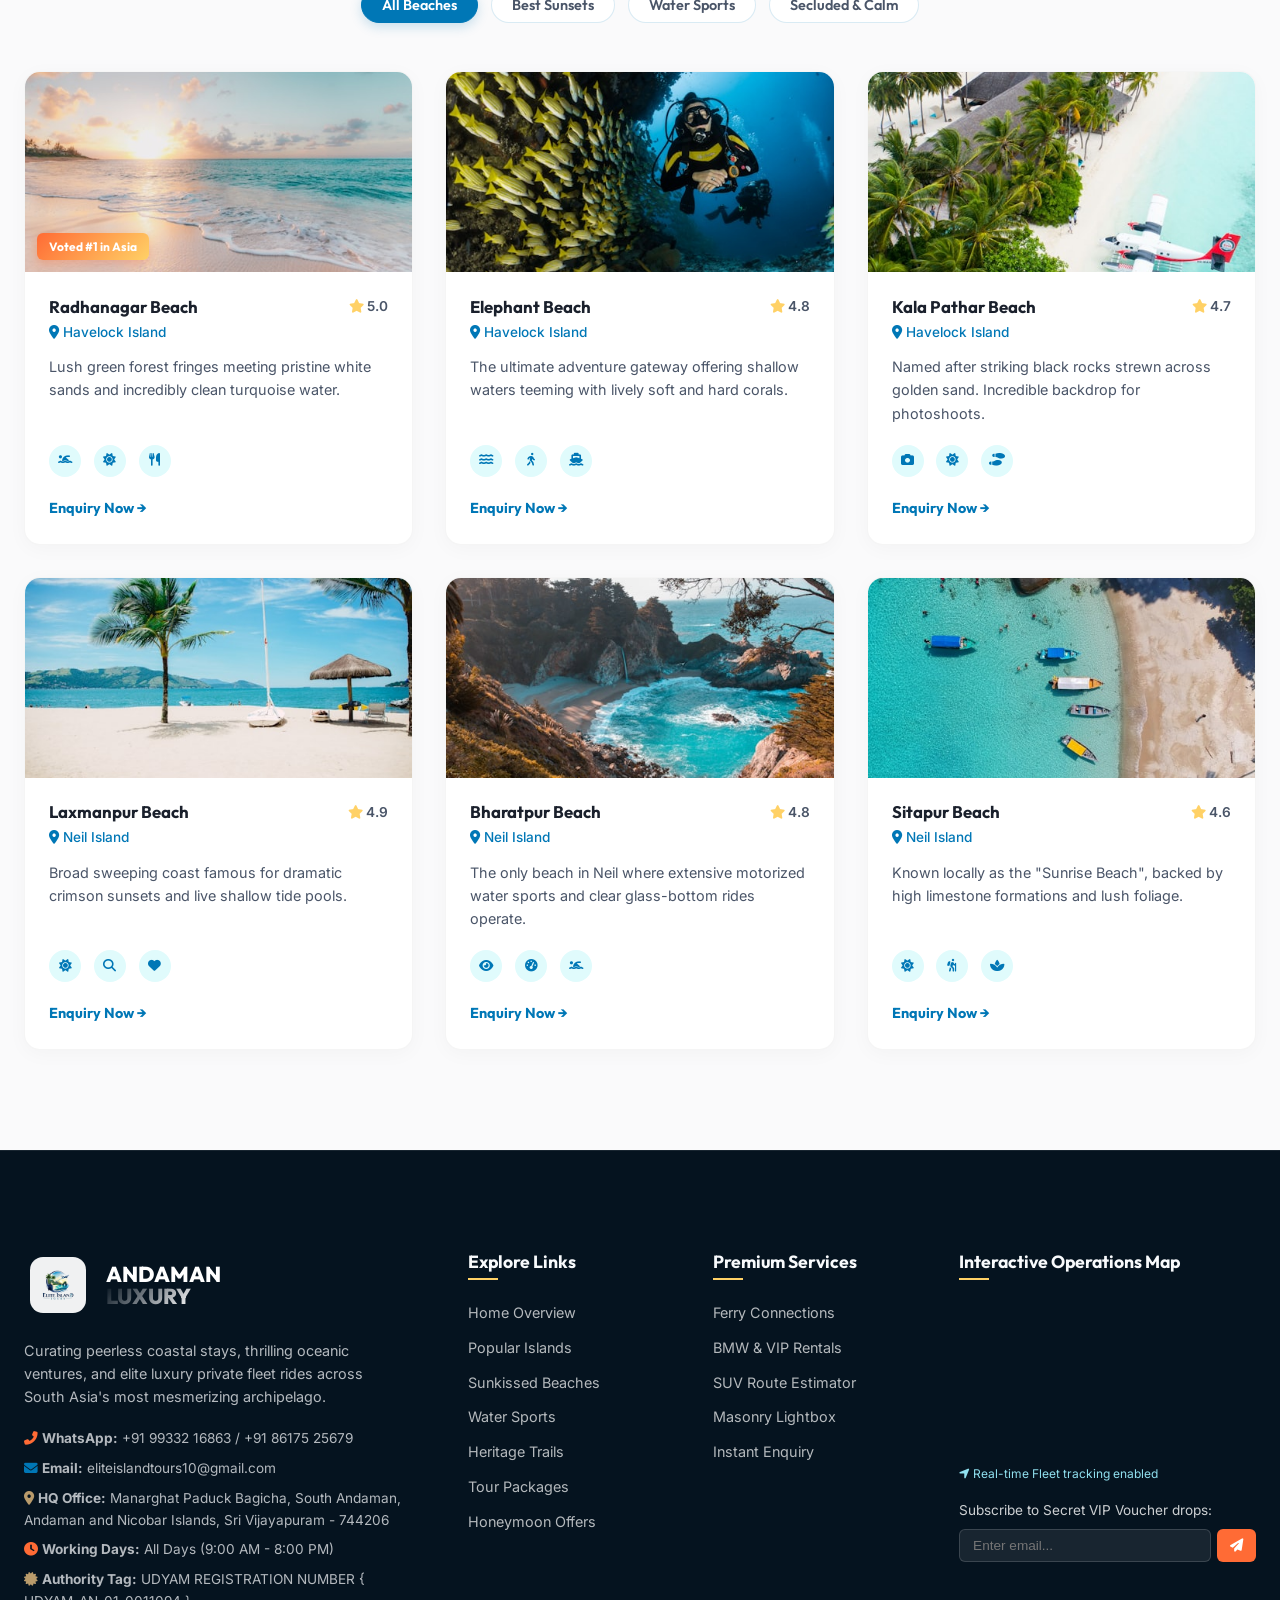
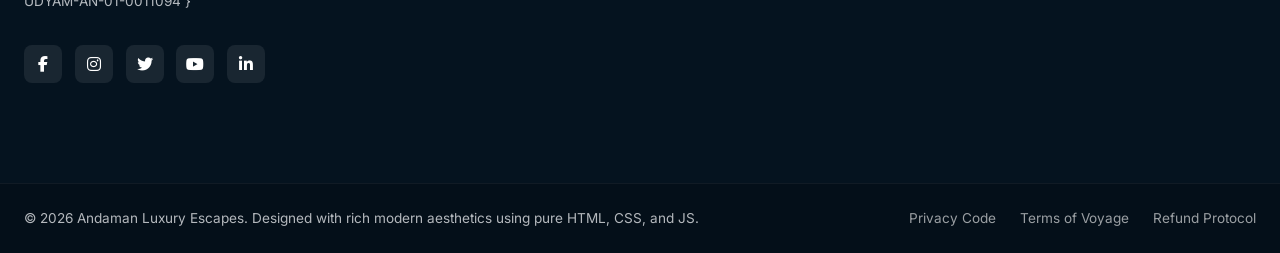
==== commit 79327ff1: "Optimize packages layout, remove scroll reveal on packages page, and update assets" ====
--- a/index.html
+++ b/index.html
@@ -1,22 +1,27 @@
 <!DOCTYPE html>
 <html lang="en">
+
 <head>
     <meta charset="UTF-8">
     <meta name="viewport" content="width=device-width, initial-scale=1.0">
     <title>Andaman & Nicobar Islands | Premium Luxury Travel & Tours</title>
-    <meta name="description" content="Discover paradise in Andaman & Nicobar Islands. Experience tropical luxury, mesmerizing beaches, thrilling adventure activities, and premium car rentals.">
-    
+    <meta name="description"
+        content="Discover paradise in Andaman & Nicobar Islands. Experience tropical luxury, mesmerizing beaches, thrilling adventure activities, and premium car rentals.">
+
     <!-- Google Fonts -->
     <link rel="preconnect" href="https://fonts.googleapis.com">
     <link rel="preconnect" href="https://fonts.gstatic.com" crossorigin>
-    <link href="https://fonts.googleapis.com/css2?family=Inter:wght@300;400;500;600;700&family=Outfit:wght@400;500;600;700;800&display=swap" rel="stylesheet">
-    
+    <link
+        href="https://fonts.googleapis.com/css2?family=Inter:wght@300;400;500;600;700&family=Outfit:wght@400;500;600;700;800&display=swap"
+        rel="stylesheet">
+
     <!-- Font Awesome Icons -->
     <link rel="stylesheet" href="https://cdnjs.cloudflare.com/ajax/libs/font-awesome/6.4.0/css/all.min.css">
-    
+
     <!-- Custom CSS -->
     <link rel="stylesheet" href="style.css">
 </head>
+
 <body>
 
     <!-- Preloader -->
@@ -28,7 +33,8 @@
     </div>
 
     <!-- Floating Action Buttons -->
-    <a href="https://wa.me/919933216863" target="_blank" class="floating-btn whatsapp-btn" aria-label="Chat on WhatsApp">
+    <a href="https://wa.me/919933216863" target="_blank" class="floating-btn whatsapp-btn"
+        aria-label="Chat on WhatsApp">
         <i class="fab fa-whatsapp"></i>
     </a>
     <button id="backToTop" class="floating-btn back-top-btn" aria-label="Scroll back to top">
@@ -39,11 +45,11 @@
     <header class="navbar" id="navbar">
         <div class="nav-container">
             <a href="index.html" class="nav-logo">
-               <span class="logo-icon">
-    <img src="image/logo.jpeg" alt="Logo" class="custom-logo">
-</span>
+                <span class="logo-icon">
+                    <img src="image/logo.jpeg" alt="Logo" class="custom-logo">
+                </span>
             </a>
-            
+
             <nav class="nav-links" id="navLinks">
                 <a href="index.html" class="nav-link active">Home</a>
                 <a href="islands.html" class="nav-link">Islands</a>
@@ -70,15 +76,9 @@
 
     <!-- 1. HERO SECTION -->
     <section id="hero" class="hero-section">
-        <!-- Video Background Placeholder -->
-        <div class="video-wrapper">
-            <video autoplay muted loop playsinline class="hero-video" id="heroVideo" poster="image/bgimg.jpeg">
-                <!-- Using a high quality open source nature/ocean stock video -->
-                <source src="https://assets.mixkit.co/videos/preview/mixkit-aerial-view-of-a-beautiful-tropical-beach-4158-large.mp4" type="video/mp4">
-                Your browser does not support the video tag.
-            </video>
+        <!-- Image Background Placeholder -->
+        <div class="image-wrapper">
             <div class="hero-overlay"></div>
-            <div class="hero-particles" id="particles"></div>
         </div>
 
         <div class="hero-content">
@@ -87,18 +87,22 @@
             <div class="hero-logo">
                 <img src="image/logo.jpeg" alt="">
             </div>
-            <p class="hero-subtitle reveal-fade">Immerse yourself in crystal-clear azure waters, pristine white-sand beaches, vibrant coral reefs, and unblemished tropical luxury.</p>
-            
+            <p class="hero-subtitle reveal-fade">Immerse yourself in crystal-clear azure waters, pristine white-sand
+                beaches, vibrant coral reefs, and unblemished tropical luxury.</p>
+
             <div class="hero-ctas reveal-fade">
                 <a href="#islands" class="btn btn-primary"><i class="fas fa-compass"></i> Explore Islands</a>
-                <a href="booking.html" class="btn btn-secondary" data-enquiry-trigger><i class="fas fa-paper-plane"></i> Enquiry Now</a>
+                <a href="booking.html" class="btn btn-secondary" data-enquiry-trigger><i class="fas fa-paper-plane"></i>
+                    Enquiry Now</a>
             </div>
         </div>
 
         <!-- Animated Floating Wave & Smooth Scroll Indicator -->
         <div class="wave-container">
             <svg class="hero-wave" xmlns="http://www.w3.org/2000/svg" viewBox="0 0 1440 320">
-                <path fill="#ffffff" fill-opacity="1" d="M0,160L48,176C96,192,192,224,288,213.3C384,203,480,149,576,149.3C672,149,768,203,864,224C960,245,1056,235,1152,202.7C1248,171,1344,117,1392,90.7L1440,64L1440,320L1392,320C1344,320,1248,320,1152,320C1056,320,960,320,864,320C768,320,672,320,576,320C480,320,384,320,288,320C192,320,96,320,48,320L0,320Z"></path>
+                <path fill="#ffffff" fill-opacity="1"
+                    d="M0,160L48,176C96,192,192,224,288,213.3C384,203,480,149,576,149.3C672,149,768,203,864,224C960,245,1056,235,1152,202.7C1248,171,1344,117,1392,90.7L1440,64L1440,320L1392,320C1344,320,1248,320,1152,320C1056,320,960,320,864,320C768,320,672,320,576,320C480,320,384,320,288,320C192,320,96,320,48,320L0,320Z">
+                </path>
             </svg>
         </div>
 
@@ -143,7 +147,8 @@
             <div class="section-header reveal-up">
                 <span class="subtitle-pill">Tropical Crown Jewels</span>
                 <h2>Popular <span class="gradient-text">Islands</span> to Visit</h2>
-                <p>Explore the diverse landscapes, untouched jungles, and legendary azure waters of the archipelago's most acclaimed destinations.</p>
+                <p>Explore the diverse landscapes, untouched jungles, and legendary azure waters of the archipelago's
+                    most acclaimed destinations.</p>
             </div>
 
             <div class="islands-grid">
@@ -155,31 +160,36 @@
                     </div>
                     <div class="card-content">
                         <h3>Port Blair</h3>
-                        <p>The vibrant capital city full of historical monuments, coastal pathways, and lively local markets.</p>
+                        <p>The vibrant capital city full of historical monuments, coastal pathways, and lively local
+                            markets.</p>
                         <div class="card-activities">
                             <span><i class="fas fa-ship"></i> Museums</span>
                             <span><i class="fas fa-shopping-bag"></i> Shopping</span>
                             <span><i class="fas fa-utensils"></i> Seafood</span>
                         </div>
-                        <a href="booking.html" class="btn-explore" data-enquiry-trigger>Enquiry Now <i class="fas fa-arrow-right"></i></a>
+                        <a href="booking.html" class="btn-explore" data-enquiry-trigger>Enquiry Now <i
+                                class="fas fa-arrow-right"></i></a>
                     </div>
                 </div>
 
                 <!-- Island Card 2 -->
                 <div class="island-card reveal-up" style="transition-delay: 0.1s;">
                     <div class="card-img-wrapper">
-                        <img src="image/unsplash-1507525428034-b723cf961d3e-w600.jpg" alt="Havelock Island" loading="lazy">
+                        <img src="image/unsplash-1507525428034-b723cf961d3e-w600.jpg" alt="Havelock Island"
+                            loading="lazy">
                         <div class="rating-badge"><i class="fas fa-star"></i> 5.0</div>
                     </div>
                     <div class="card-content">
                         <h3>Havelock Island (Swaraj Dweep)</h3>
-                        <p>World-renowned for unmatched coral vistas, premium luxury resorts, and iconic silken white sands.</p>
+                        <p>World-renowned for unmatched coral vistas, premium luxury resorts, and iconic silken white
+                            sands.</p>
                         <div class="card-activities">
                             <span><i class="fas fa-water"></i> Scuba</span>
                             <span><i class="fas fa-spa"></i> Luxury Spa</span>
                             <span><i class="fas fa-cocktail"></i> Nightlife</span>
                         </div>
-                        <a href="booking.html" class="btn-explore" data-enquiry-trigger>Enquiry Now <i class="fas fa-arrow-right"></i></a>
+                        <a href="booking.html" class="btn-explore" data-enquiry-trigger>Enquiry Now <i
+                                class="fas fa-arrow-right"></i></a>
                     </div>
                 </div>
 
@@ -191,13 +201,15 @@
                     </div>
                     <div class="card-content">
                         <h3>Neil Island (Shaheed Dweep)</h3>
-                        <p>A tranquil eco-friendly paradise celebrated for organic farms, breathtaking natural rock bridges, and serene sunsets.</p>
+                        <p>A tranquil eco-friendly paradise celebrated for organic farms, breathtaking natural rock
+                            bridges, and serene sunsets.</p>
                         <div class="card-activities">
                             <span><i class="fas fa-bicycle"></i> Cycling</span>
                             <span><i class="fas fa-camera"></i> Photography</span>
                             <span><i class="fas fa-fish"></i> Snorkeling</span>
                         </div>
-                        <a href="booking.html" class="btn-explore" data-enquiry-trigger>Enquiry Now <i class="fas fa-arrow-right"></i></a>
+                        <a href="booking.html" class="btn-explore" data-enquiry-trigger>Enquiry Now <i
+                                class="fas fa-arrow-right"></i></a>
                     </div>
                 </div>
 
@@ -209,105 +221,61 @@
                     </div>
                     <div class="card-content">
                         <h3>Ross Island (Netaji Subhash Chandra Bose Dweep)</h3>
-                        <p>Step back in time to explore Victorian ruins embraced by giant banyan roots and friendly friendly wild deer.</p>
+                        <p>Step back in time to explore Victorian ruins embraced by giant banyan roots and friendly
+                            friendly wild deer.</p>
                         <div class="card-activities">
                             <span><i class="fas fa-landmark"></i> Ruins</span>
                             <span><i class="fas fa-paw"></i> Wildlife</span>
                             <span><i class="fas fa-lightbulb"></i> Sound & Light</span>
                         </div>
-                        <a href="booking.html" class="btn-explore" data-enquiry-trigger>Enquiry Now <i class="fas fa-arrow-right"></i></a>
+                        <a href="booking.html" class="btn-explore" data-enquiry-trigger>Enquiry Now <i
+                                class="fas fa-arrow-right"></i></a>
                     </div>
                 </div>
 
                 <!-- Island Card 5 -->
                 <div class="island-card reveal-up">
                     <div class="card-img-wrapper">
-                        <img src="image/unsplash-1499793983690-e29da59ef1c2-w600.jpg" alt="Baratang Island" loading="lazy">
+                        <img src="image/unsplash-1499793983690-e29da59ef1c2-w600.jpg" alt="Baratang Island"
+                            loading="lazy">
                         <div class="rating-badge"><i class="fas fa-star"></i> 4.6</div>
                     </div>
                     <div class="card-content">
                         <h3>Baratang Island</h3>
-                        <p>A popular day-trip destination in the Andaman Islands known for its raw, untouched wilderness. It swaps typical resort beaches for rare geological wonders, making it a thrilling, off-the-beaten-path adventure for nature and exploration enthusiasts.</p>
+                        <p>A popular day-trip destination in the Andaman Islands known for its raw, untouched
+                            wilderness. It swaps typical resort beaches for rare geological wonders, making it a
+                            thrilling, off-the-beaten-path adventure for nature and exploration enthusiasts.</p>
                         <div class="card-activities">
                             <span><i class="fas fa-mountain"></i> Volcanoes</span>
                             <span><i class="fas fa-anchor"></i> Boat Safari</span>
                             <span><i class="fas fa-leaf"></i> Mangroves</span>
                         </div>
-                        <a href="booking.html" class="btn-explore" data-enquiry-trigger>Enquiry Now <i class="fas fa-arrow-right"></i></a>
+                        <a href="booking.html" class="btn-explore" data-enquiry-trigger>Enquiry Now <i
+                                class="fas fa-arrow-right"></i></a>
                     </div>
                 </div>
 
                 <!-- Island Card 6 -->
                 <div class="island-card reveal-up" style="transition-delay: 0.1s;">
                     <div class="card-img-wrapper">
-                        <img src="image/unsplash-1510414842594-a61c69b5ae57-w600.jpg" alt="Little Andaman Island" loading="lazy">
+                        <img src="image/unsplash-1510414842594-a61c69b5ae57-w600.jpg" alt="Little Andaman Island"
+                            loading="lazy">
                         <div class="rating-badge"><i class="fas fa-star"></i> 4.6</div>
                     </div>
                     <div class="card-content">
                         <h3>Little Andaman Island</h3>
-                        <p>An offbeat southern escape known for forest trails, surf-friendly shores, waterfalls, and quiet village stays.</p>
+                        <p>An offbeat southern escape known for forest trails, surf-friendly shores, waterfalls, and
+                            quiet village stays.</p>
                         <div class="card-activities">
                             <span><i class="fas fa-water"></i> Surfing</span>
                             <span><i class="fas fa-tree"></i> Waterfalls</span>
                             <span><i class="fas fa-bicycle"></i> Exploring</span>
                         </div>
-                        <a href="booking.html" class="btn-explore" data-enquiry-trigger>Enquiry Now <i class="fas fa-arrow-right"></i></a>
-                    </div>
-                </div>
-
-                <!-- Island Card 7 -->
-                <div class="island-card reveal-up" style="transition-delay: 0.2s;">
-                    <div class="card-img-wrapper">
-                        <img src="image/unsplash-1540555700478-4be289fbecef-w600.jpg" alt="North Bay Island" loading="lazy">
-                        <div class="rating-badge"><i class="fas fa-star"></i> 4.8</div>
-                    </div>
-                    <div class="card-content">
-                        <h3>North Bay Island</h3>
-                        <p>The legendary hub of aquatic sports immortalized on the Indian currency note, full of vibrant live corals.</p>
-                        <div class="card-activities">
-                            <span><i class="fas fa-walking"></i> Sea Walk</span>
-                            <span><i class="fas fa-water"></i> Snorkeling</span>
-                            <span><i class="fas fa-tint"></i> Semi Submarine</span>
-                        </div>
-                        <a href="booking.html" class="btn-explore" data-enquiry-trigger>Enquiry Now <i class="fas fa-arrow-right"></i></a>
-                    </div>
-                </div>
-
-                <!-- Island Card 8 -->
-                <div class="island-card reveal-up" style="transition-delay: 0.3s;">
-                    <div class="card-img-wrapper">
-                        <img src="image/unsplash-1506929562872-bb421503ef21-w600.jpg" alt="Long Island" loading="lazy">
-                        <div class="rating-badge"><i class="fas fa-star"></i> 4.7</div>
-                    </div>
-                    <div class="card-content">
-                        <h3>Long Island</h3>
-                        <p>A pristine offbeat oasis perfect for peaceful escapes, coastal trekking, and exploring absolute isolated shores.</p>
-                        <div class="card-activities">
-                            <span><i class="fas fa-hiking"></i> Trekking</span>
-                            <span><i class="fas fa-campground"></i> Camping</span>
-                            <span><i class="fas fa-dove"></i> Relaxation</span>
-                        </div>
-                        <a href="booking.html" class="btn-explore" data-enquiry-trigger>Enquiry Now <i class="fas fa-arrow-right"></i></a>
-                    </div>
-                </div>
-
-                <!-- Island Card 9 -->
-                <div class="island-card reveal-up">
-                    <div class="card-img-wrapper">
-                        <img src="image/unsplash-1516690561799-46d8f74f9abf-w600.jpg" alt="Diglipur and North Andaman" loading="lazy">
-                        <div class="rating-badge"><i class="fas fa-star"></i> 4.8</div>
-                    </div>
-                    <div class="card-content">
-                        <h3>Diglipur & North Andaman</h3>
-                        <p>A northern nature circuit with rainforest treks, turtle nesting beaches, limestone formations, and island viewpoints.</p>
-                        <div class="card-activities">
-                            <span><i class="fas fa-mountain"></i> Saddle Peak</span>
-                            <span><i class="fas fa-leaf"></i> Nature</span>
-                            <span><i class="fas fa-camera"></i> Viewpoints</span>
-                        </div>
-                        <a href="booking.html" class="btn-explore" data-enquiry-trigger>Enquiry Now <i class="fas fa-arrow-right"></i></a>
-                    </div>
-                </div>
+                        <a href="booking.html" class="btn-explore" data-enquiry-trigger>Enquiry Now <i
+                                class="fas fa-arrow-right"></i></a>
+                    </div>
+                </div>
+
             </div>
         </div>
     </section>
@@ -318,7 +286,8 @@
             <div class="section-header reveal-up">
                 <span class="subtitle-pill">Sunkissed Shores</span>
                 <h2>Famous <span class="gradient-text">Beaches</span> of Andaman</h2>
-                <p>From Asia's best-rated beaches to quiet coastal gems perfect for sunset chasing, discover your personal slice of golden bliss.</p>
+                <p>From Asia's best-rated beaches to quiet coastal gems perfect for sunset chasing, discover your
+                    personal slice of golden bliss.</p>
             </div>
 
             <!-- Category filter buttons for interactive feel -->
@@ -333,7 +302,8 @@
                 <!-- Beach 1 -->
                 <div class="beach-card reveal-up" data-category="sunset">
                     <div class="beach-img">
-                        <img src="image/unsplash-1507525428034-b723cf961d3e-w500.jpg" alt="Radhanagar Beach" loading="lazy">
+                        <img src="image/unsplash-1507525428034-b723cf961d3e-w500.jpg" alt="Radhanagar Beach"
+                            loading="lazy">
                         <span class="badge-premium">Voted #1 in Asia</span>
                     </div>
                     <div class="beach-details">
@@ -342,7 +312,8 @@
                             <span class="stars"><i class="fas fa-star"></i> 5.0</span>
                         </div>
                         <p class="beach-loc"><i class="fas fa-map-marker-alt"></i> Havelock Island</p>
-                        <p class="beach-desc">Lush green forest fringes meeting pristine white sands and incredibly clean turquoise water.</p>
+                        <p class="beach-desc">Lush green forest fringes meeting pristine white sands and incredibly
+                            clean turquoise water.</p>
                         <div class="beach-icons">
                             <span title="Swimming Allowed"><i class="fas fa-swimmer"></i></span>
                             <span title="Spectacular Sunset"><i class="fas fa-sun"></i></span>
@@ -363,7 +334,8 @@
                             <span class="stars"><i class="fas fa-star"></i> 4.8</span>
                         </div>
                         <p class="beach-loc"><i class="fas fa-map-marker-alt"></i> Havelock Island</p>
-                        <p class="beach-desc">The ultimate adventure gateway offering shallow waters teeming with lively soft and hard corals.</p>
+                        <p class="beach-desc">The ultimate adventure gateway offering shallow waters teeming with lively
+                            soft and hard corals.</p>
                         <div class="beach-icons">
                             <span title="Snorkeling"><i class="fas fa-water"></i></span>
                             <span title="Sea Walking"><i class="fas fa-walking"></i></span>
@@ -376,7 +348,8 @@
                 <!-- Beach 3 -->
                 <div class="beach-card reveal-up" data-category="sunset">
                     <div class="beach-img">
-                        <img src="image/unsplash-1512100356356-de1b84283e18-w500.jpg" alt="Kala Pathar Beach" loading="lazy">
+                        <img src="image/unsplash-1512100356356-de1b84283e18-w500.jpg" alt="Kala Pathar Beach"
+                            loading="lazy">
                     </div>
                     <div class="beach-details">
                         <div class="beach-title-row">
@@ -384,7 +357,8 @@
                             <span class="stars"><i class="fas fa-star"></i> 4.7</span>
                         </div>
                         <p class="beach-loc"><i class="fas fa-map-marker-alt"></i> Havelock Island</p>
-                        <p class="beach-desc">Named after striking black rocks strewn across golden sand. Incredible backdrop for photoshoots.</p>
+                        <p class="beach-desc">Named after striking black rocks strewn across golden sand. Incredible
+                            backdrop for photoshoots.</p>
                         <div class="beach-icons">
                             <span title="Photography"><i class="fas fa-camera"></i></span>
                             <span title="Sunrise views"><i class="fas fa-sun"></i></span>
@@ -397,7 +371,8 @@
                 <!-- Beach 4 -->
                 <div class="beach-card reveal-up" data-category="sunset">
                     <div class="beach-img">
-                        <img src="image/unsplash-1519046904884-53103b34b206-w500.jpg" alt="Laxmanpur Beach" loading="lazy">
+                        <img src="image/unsplash-1519046904884-53103b34b206-w500.jpg" alt="Laxmanpur Beach"
+                            loading="lazy">
                     </div>
                     <div class="beach-details">
                         <div class="beach-title-row">
@@ -405,7 +380,8 @@
                             <span class="stars"><i class="fas fa-star"></i> 4.9</span>
                         </div>
                         <p class="beach-loc"><i class="fas fa-map-marker-alt"></i> Neil Island</p>
-                        <p class="beach-desc">Broad sweeping coast famous for dramatic crimson sunsets and live shallow tide pools.</p>
+                        <p class="beach-desc">Broad sweeping coast famous for dramatic crimson sunsets and live shallow
+                            tide pools.</p>
                         <div class="beach-icons">
                             <span title="Magnificent Sunset"><i class="fas fa-sun"></i></span>
                             <span title="Beach Combing"><i class="fas fa-search"></i></span>
@@ -418,7 +394,8 @@
                 <!-- Beach 5 -->
                 <div class="beach-card reveal-up" data-category="watersports">
                     <div class="beach-img">
-                        <img src="image/unsplash-1510414842594-a61c69b5ae57-w500.jpg" alt="Bharatpur Beach" loading="lazy">
+                        <img src="image/unsplash-1510414842594-a61c69b5ae57-w500.jpg" alt="Bharatpur Beach"
+                            loading="lazy">
                     </div>
                     <div class="beach-details">
                         <div class="beach-title-row">
@@ -426,7 +403,8 @@
                             <span class="stars"><i class="fas fa-star"></i> 4.8</span>
                         </div>
                         <p class="beach-loc"><i class="fas fa-map-marker-alt"></i> Neil Island</p>
-                        <p class="beach-desc">The only beach in Neil where extensive motorized water sports and clear glass-bottom rides operate.</p>
+                        <p class="beach-desc">The only beach in Neil where extensive motorized water sports and clear
+                            glass-bottom rides operate.</p>
                         <div class="beach-icons">
                             <span title="Glass Bottom Boat"><i class="fas fa-eye"></i></span>
                             <span title="Jet Ski"><i class="fas fa-tachometer-alt"></i></span>
@@ -439,7 +417,8 @@
                 <!-- Beach 6 -->
                 <div class="beach-card reveal-up" data-category="secluded">
                     <div class="beach-img">
-                        <img src="image/unsplash-1506929562872-bb421503ef21-w500.jpg" alt="Sitapur Beach" loading="lazy">
+                        <img src="image/unsplash-1506929562872-bb421503ef21-w500.jpg" alt="Sitapur Beach"
+                            loading="lazy">
                     </div>
                     <div class="beach-details">
                         <div class="beach-title-row">
@@ -447,95 +426,12 @@
                             <span class="stars"><i class="fas fa-star"></i> 4.6</span>
                         </div>
                         <p class="beach-loc"><i class="fas fa-map-marker-alt"></i> Neil Island</p>
-                        <p class="beach-desc">Known locally as the "Sunrise Beach", backed by high limestone formations and lush foliage.</p>
+                        <p class="beach-desc">Known locally as the "Sunrise Beach", backed by high limestone formations
+                            and lush foliage.</p>
                         <div class="beach-icons">
                             <span title="Splendid Sunrise"><i class="fas fa-sun"></i></span>
                             <span title="Trekking Trails"><i class="fas fa-hiking"></i></span>
                             <span title="Calm Retreat"><i class="fas fa-spa"></i></span>
-                        </div>
-                        <a href="booking.html" class="btn-text" data-enquiry-trigger>Enquiry Now &rarr;</a>
-                    </div>
-                </div>
-
-                <!-- Beach 7 -->
-                <div class="beach-card reveal-up" data-category="watersports">
-                    <div class="beach-img">
-                        <img src="image/unsplash-1507525428034-b723cf961d3e-w500.jpg" alt="Corbyn's Cove Beach" loading="lazy">
-                    </div>
-                    <div class="beach-details">
-                        <div class="beach-title-row">
-                            <h4>Corbyn's Cove Beach</h4>
-                            <span class="stars"><i class="fas fa-star"></i> 4.5</span>
-                        </div>
-                        <p class="beach-loc"><i class="fas fa-map-marker-alt"></i> Port Blair</p>
-                        <p class="beach-desc">The closest beach to Port Blair center, encircled by swaying coconut palms and seaside cafes.</p>
-                        <div class="beach-icons">
-                            <span title="Jet Ski"><i class="fas fa-water"></i></span>
-                            <span title="Speedboat"><i class="fas fa-ship"></i></span>
-                            <span title="Cafes"><i class="fas fa-coffee"></i></span>
-                        </div>
-                        <a href="booking.html" class="btn-text" data-enquiry-trigger>Enquiry Now &rarr;</a>
-                    </div>
-                </div>
-
-                <!-- Beach 8 -->
-                <div class="beach-card reveal-up" data-category="secluded">
-                    <div class="beach-img">
-                        <img src="image/unsplash-1499793983690-e29da59ef1c2-w500.jpg" alt="Wandoor Beach" loading="lazy">
-                    </div>
-                    <div class="beach-details">
-                        <div class="beach-title-row">
-                            <h4>Wandoor Beach</h4>
-                            <span class="stars"><i class="fas fa-star"></i> 4.7</span>
-                        </div>
-                        <p class="beach-loc"><i class="fas fa-map-marker-alt"></i> Port Blair</p>
-                        <p class="beach-desc">Gateway to Mahatma Gandhi Marine National Park. Stunning views of neighboring mangrove islands.</p>
-                        <div class="beach-icons">
-                            <span title="Marine Park"><i class="fas fa-fish"></i></span>
-                            <span title="Nature Walks"><i class="fas fa-tree"></i></span>
-                            <span title="Photography"><i class="fas fa-camera"></i></span>
-                        </div>
-                        <a href="booking.html" class="btn-text" data-enquiry-trigger>Enquiry Now &rarr;</a>
-                    </div>
-                </div>
-
-                <!-- Beach 9 -->
-                <div class="beach-card reveal-up" data-category="secluded">
-                    <div class="beach-img">
-                        <img src="image/unsplash-1510414842594-a61c69b5ae57-w500.jpg" alt="Chidiya Tapu Beach" loading="lazy">
-                    </div>
-                    <div class="beach-details">
-                        <div class="beach-title-row">
-                            <h4>Chidiya Tapu Beach</h4>
-                            <span class="stars"><i class="fas fa-star"></i> 4.8</span>
-                        </div>
-                        <p class="beach-loc"><i class="fas fa-map-marker-alt"></i> South Andaman</p>
-                        <p class="beach-desc">A beloved sunset point surrounded by thick coastal forest, birdlife, and calm scenic coves.</p>
-                        <div class="beach-icons">
-                            <span title="Sunset Point"><i class="fas fa-sun"></i></span>
-                            <span title="Bird Watching"><i class="fas fa-dove"></i></span>
-                            <span title="Photography"><i class="fas fa-camera"></i></span>
-                        </div>
-                        <a href="booking.html" class="btn-text" data-enquiry-trigger>Enquiry Now &rarr;</a>
-                    </div>
-                </div>
-
-                <!-- Beach 10 -->
-                <div class="beach-card reveal-up" data-category="secluded">
-                    <div class="beach-img">
-                        <img src="image/unsplash-1516690561799-46d8f74f9abf-w500.jpg" alt="Vijaynagar Beach" loading="lazy">
-                    </div>
-                    <div class="beach-details">
-                        <div class="beach-title-row">
-                            <h4>Vijaynagar Beach</h4>
-                            <span class="stars"><i class="fas fa-star"></i> 4.7</span>
-                        </div>
-                        <p class="beach-loc"><i class="fas fa-map-marker-alt"></i> Havelock Island</p>
-                        <p class="beach-desc">A peaceful palm-lined shore loved for long barefoot walks, sunrise colors, and relaxed resort stays.</p>
-                        <div class="beach-icons">
-                            <span title="Sunrise Views"><i class="fas fa-sun"></i></span>
-                            <span title="Quiet Walks"><i class="fas fa-shoe-prints"></i></span>
-                            <span title="Resorts Nearby"><i class="fas fa-spa"></i></span>
                         </div>
                         <a href="booking.html" class="btn-text" data-enquiry-trigger>Enquiry Now &rarr;</a>
                     </div>
@@ -553,17 +449,24 @@
                 <!-- Info block -->
                 <div class="footer-col brand-col reveal-up">
                     <div class="footer-logo">
-                        <span class="logo-icon text-orange"><img src="image/logo.jpeg" alt="Logo" class="footer-logo"></span>
+                        <span class="logo-icon text-orange"><img src="image/logo.jpeg" alt="Logo"
+                                class="footer-logo"></span>
                         <span class="logo-title-foot">ANDAMAN <span class="gradient-text">LUXURY</span></span>
                     </div>
-                    <p class="footer-brand-desc">Curating peerless coastal stays, thrilling oceanic ventures, and elite luxury private fleet rides across South Asia's most mesmerizing archipelago.</p>
-                    
+                    <p class="footer-brand-desc">Curating peerless coastal stays, thrilling oceanic ventures, and elite
+                        luxury private fleet rides across South Asia's most mesmerizing archipelago.</p>
+
                     <div class="contact-methods mt-small">
-                        <p><i class="fas fa-phone-alt text-orange"></i> <strong>WhatsApp:</strong> +91 99332 16863 / +91 86175 25679</p>
-                        <p><i class="fas fa-envelope text-blue"></i> <strong>Email:</strong> himanshusrivastava714@gmail.com</p>
-                        <p><i class="fas fa-map-marker-alt text-sand"></i> <strong>HQ Office:</strong> Manarghat Paduck Bagicha, South Andaman, Andaman and Nicobar Islands, Sri Vijayapuram - 744206</p>
-                        <p><i class="fas fa-clock text-orange"></i> <strong>Working Days:</strong> All Days (9:00 AM - 8:00 PM)</p>
-                        <p><i class="fas fa-certificate text-sand"></i> <strong>Authority Tag:</strong> UDYAM REGISTRATION NUMBER { UDYAM-AN-01-0011094 }</p>
+                        <p><i class="fas fa-phone-alt text-orange"></i> <strong>WhatsApp:</strong> +91 99332 16863 / +91
+                            86175 25679</p>
+                        <p><i class="fas fa-envelope text-blue"></i> <strong>Email:</strong>
+                            eliteislandtours10@gmail.com</p>
+                        <p><i class="fas fa-map-marker-alt text-sand"></i> <strong>HQ Office:</strong> Manarghat Paduck
+                            Bagicha, South Andaman, Andaman and Nicobar Islands, Sri Vijayapuram - 744206</p>
+                        <p><i class="fas fa-clock text-orange"></i> <strong>Working Days:</strong> All Days (9:00 AM -
+                            8:00 PM)</p>
+                        <p><i class="fas fa-certificate text-sand"></i> <strong>Authority Tag:</strong> UDYAM
+                            REGISTRATION NUMBER { UDYAM-AN-01-0011094 }</p>
                     </div>
 
                     <div class="social-icons mt-medium">
@@ -606,17 +509,14 @@
                     <h4>Interactive Operations Map</h4>
                     <!-- Interactive map wrapper placeholder simulating high fidelity view -->
                     <div class="map-placeholder">
-                        <iframe 
-                            src="https://www.google.com/maps?q=Manarghat%20paduck%20bagicha%20South%20Andaman%20Andaman%20and%20Nicobar%20Islands%20Sri%20Vijayapuram%20744206&output=embed" 
-                            width="100%" 
-                            height="150" 
-                            style="border:0; border-radius: 8px;" 
-                            allowfullscreen="" 
-                            loading="lazy" 
-                            referrerpolicy="no-referrer-when-downgrade"
+                        <iframe
+                            src="https://www.google.com/maps?q=Manarghat%20paduck%20bagicha%20South%20Andaman%20Andaman%20and%20Nicobar%20Islands%20Sri%20Vijayapuram%20744206&output=embed"
+                            width="100%" height="150" style="border:0; border-radius: 8px;" allowfullscreen=""
+                            loading="lazy" referrerpolicy="no-referrer-when-downgrade"
                             title="Port Blair Regional Google Map">
                         </iframe>
-                        <span class="map-caption"><i class="fas fa-location-arrow"></i> Real-time Fleet tracking enabled</span>
+                        <span class="map-caption"><i class="fas fa-location-arrow"></i> Real-time Fleet tracking
+                            enabled</span>
                     </div>
 
                     <!-- Newsletter inline Form -->
@@ -634,7 +534,8 @@
         <!-- Footer Bottom Legal bar -->
         <div class="footer-bottom">
             <div class="section-container bottom-bar-container">
-                <p>&copy; 2026 Andaman Luxury Escapes. Designed with rich modern aesthetics using pure HTML, CSS, and JS.</p>
+                <p>&copy; 2026 Andaman Luxury Escapes. Designed with rich modern aesthetics using pure HTML, CSS, and
+                    JS.</p>
                 <div class="legal-links">
                     <a href="#">Privacy Code</a>
                     <a href="#">Terms of Voyage</a>
@@ -647,4 +548,5 @@
     <!-- Custom JavaScript -->
     <script src="script.js"></script>
 </body>
-</html>
+
+</html>
--- a/style.css
+++ b/style.css
@@ -31,7 +31,7 @@
     --text-secondary: #4A5568;
     --text-light: #F7FAFC;
     --text-muted: #A0AEC0;
-    
+
     /* Layout Spacing */
     --nav-height: 84px;
     --section-gap: 100px;
@@ -54,7 +54,9 @@
 }
 
 /* --- 2. GLOBAL RESET & BASE RULES --- */
-*, *::before, *::after {
+*,
+*::before,
+*::after {
     box-sizing: border-box;
     margin: 0;
     padding: 0;
@@ -77,18 +79,21 @@
 ::-webkit-scrollbar {
     width: 10px;
 }
+
 ::-webkit-scrollbar-track {
     background: var(--bg-dark-deep);
 }
+
 ::-webkit-scrollbar-thumb {
     background: var(--ocean-mid);
     border-radius: 5px;
 }
+
 ::-webkit-scrollbar-thumb:hover {
     background: var(--ocean-deep);
 }
 
-.custom-logo{
+.custom-logo {
     width: 128px;
     height: 128px;
     object-fit: contain;
@@ -96,60 +101,80 @@
     display: block;
 }
 
-.custom-logo:hover{
+.custom-logo:hover {
     transform: scale(1.06) rotate(-2deg);
-    filter: drop-shadow(0 12px 24px rgba(0,0,0,0.28));
-}
-
-.logo-icon{
-    display:flex;
-    align-items:center;
-    justify-content:center;
+    filter: drop-shadow(0 12px 24px rgba(0, 0, 0, 0.28));
+}
+
+.logo-icon {
+    display: flex;
+    align-items: center;
+    justify-content: center;
     background: transparent;
     border-radius: 50%;
     padding: 6px;
 }
 
-.nav-logo{
-    display:flex;
-    align-items:center;
-    gap:14px;
-    text-decoration:none;
-}
-
-.logo-text{
-    display:flex;
-    flex-direction:column;
-    line-height:1.1;
-}
-
-.logo-title{
-    font-size:28px;
-    font-weight:800;
-    letter-spacing:2px;
-    color:#ffffff;
-}
-
-.logo-subtitle{
-    font-size:12px;
-    font-weight:500;
-    letter-spacing:3px;
-    color:rgba(255,255,255,0.82);
-    margin-top:4px;
+.nav-logo {
+    display: flex;
+    align-items: center;
+    gap: 14px;
+    text-decoration: none;
+}
+
+.logo-text {
+    display: flex;
+    flex-direction: column;
+    line-height: 1.1;
+}
+
+.logo-title {
+    font-size: 28px;
+    font-weight: 800;
+    letter-spacing: 2px;
+    color: #ffffff;
+}
+
+.logo-subtitle {
+    font-size: 12px;
+    font-weight: 500;
+    letter-spacing: 3px;
+    color: rgba(255, 255, 255, 0.82);
+    margin-top: 4px;
 }
 
 /* Typography Scale */
-h1, h2, h3, h4, h5, h6 {
+h1,
+h2,
+h3,
+h4,
+h5,
+h6 {
     font-family: 'Outfit', sans-serif;
     font-weight: 700;
     line-height: 1.2;
     letter-spacing: -0.02em;
 }
 
-h1 { font-size: clamp(2.5rem, 6vw, 4.5rem); font-weight: 800; }
-h2 { font-size: clamp(2rem, 4vw, 3rem); margin-bottom: 1rem; }
-h3 { font-size: clamp(1.25rem, 2.5vw, 1.75rem); margin-bottom: 0.75rem; }
-h4 { font-size: 1.2rem; font-weight: 600; }
+h1 {
+    font-size: clamp(2.5rem, 6vw, 4.5rem);
+    font-weight: 800;
+}
+
+h2 {
+    font-size: clamp(2rem, 4vw, 3rem);
+    margin-bottom: 1rem;
+}
+
+h3 {
+    font-size: clamp(1.25rem, 2.5vw, 1.75rem);
+    margin-bottom: 0.75rem;
+}
+
+h4 {
+    font-size: 1.2rem;
+    font-weight: 600;
+}
 
 p {
     margin-bottom: 1rem;
@@ -183,12 +208,30 @@
     padding-bottom: var(--section-gap);
 }
 
-.text-center { text-align: center; }
-.relative-z { position: relative; z-index: 2; }
-.mt-mini { margin-top: 0.5rem; }
-.mt-small { margin-top: 1rem; }
-.mt-medium { margin-top: 2rem; }
-.mt-big { margin-top: 3.5rem; }
+.text-center {
+    text-align: center;
+}
+
+.relative-z {
+    position: relative;
+    z-index: 2;
+}
+
+.mt-mini {
+    margin-top: 0.5rem;
+}
+
+.mt-small {
+    margin-top: 1rem;
+}
+
+.mt-medium {
+    margin-top: 2rem;
+}
+
+.mt-big {
+    margin-top: 3.5rem;
+}
 
 /* Gradient Themes */
 .gradient-text {
@@ -209,12 +252,19 @@
     background: linear-gradient(180deg, var(--bg-main) 0%, var(--ocean-azure) 100%);
 }
 
-.bg-light-soft { background-color: #F1F5F9; }
-.bg-dark-deep { background-color: var(--bg-dark-deep); }
+.bg-light-soft {
+    background-color: #F1F5F9;
+}
+
+.bg-dark-deep {
+    background-color: var(--bg-dark-deep);
+}
+
 .bg-sunset {
     background: linear-gradient(135deg, #1b0a05 0%, var(--sunset-deep) 100%);
     position: relative;
 }
+
 .bg-vintage {
     background-color: var(--sand-light);
     background-image: radial-gradient(rgba(185, 155, 107, 0.15) 1px, transparent 0);
@@ -222,11 +272,27 @@
 }
 
 /* Color Tokens */
-.text-orange { color: var(--sunset-deep); }
-.text-blue { color: var(--ocean-deep); }
-.text-sand { color: var(--sand-dark); }
-.border-light { border-color: rgba(255,255,255,0.2) !important; color: #fff !important; }
-.border-dark { border-color: rgba(0,0,0,0.1) !important; color: var(--ocean-deep) !important; }
+.text-orange {
+    color: var(--sunset-deep);
+}
+
+.text-blue {
+    color: var(--ocean-deep);
+}
+
+.text-sand {
+    color: var(--sand-dark);
+}
+
+.border-light {
+    border-color: rgba(255, 255, 255, 0.2) !important;
+    color: #fff !important;
+}
+
+.border-dark {
+    border-color: rgba(0, 0, 0, 0.1) !important;
+    color: var(--ocean-deep) !important;
+}
 
 /* Subtitle/Badge Pills */
 .subtitle-pill {
@@ -322,6 +388,7 @@
     padding: 0.6rem 1.5rem;
     border-radius: 8px;
 }
+
 .btn-sunset:hover {
     background-color: var(--sunset-gold);
     color: #000;
@@ -373,12 +440,21 @@
 }
 
 @keyframes spin-loader {
-    to { transform: rotate(360deg); }
+    to {
+        transform: rotate(360deg);
+    }
 }
 
 @keyframes pulse-text {
-    0%, 100% { opacity: 0.5; }
-    50% { opacity: 1; }
+
+    0%,
+    100% {
+        opacity: 0.5;
+    }
+
+    50% {
+        opacity: 1;
+    }
 }
 
 /* --- 5. FLOATING ACTIONS --- */
@@ -394,7 +470,7 @@
     color: #fff;
     font-size: 1.5rem;
     z-index: 990;
-    box-shadow: 0 6px 20px rgba(0,0,0,0.3);
+    box-shadow: 0 6px 20px rgba(0, 0, 0, 0.3);
     cursor: pointer;
     transition: var(--transition-fast);
     border: none;
@@ -430,8 +506,15 @@
 }
 
 @keyframes bounce-subtle {
-    0%, 100% { transform: translateY(0); }
-    50% { transform: translateY(-8px); }
+
+    0%,
+    100% {
+        transform: translateY(0);
+    }
+
+    50% {
+        transform: translateY(-8px);
+    }
 }
 
 /* --- 6. TRANSPARENT STICKY NAVBAR --- */
@@ -443,7 +526,8 @@
     height: var(--nav-height);
     z-index: 1000;
     transition: var(--transition-smooth);
-    background: transparent;
+    /* header should be solid white */
+    background: #ffffff;
 }
 
 .navbar.scrolled {
@@ -468,7 +552,7 @@
     display: flex;
     align-items: center;
     gap: 0.6rem;
-    color: #fff;
+    color: var(--text-primary);
 }
 
 .navbar.scrolled .nav-logo {
@@ -516,7 +600,7 @@
     font-family: 'Outfit', sans-serif;
     font-weight: 500;
     font-size: 0.95rem;
-    color: rgba(255, 255, 255, 0.9);
+    color: var(--text-primary);
     position: relative;
     padding: 0.4rem 0;
 }
@@ -547,7 +631,7 @@
 
 .nav-link:hover,
 .nav-link.active {
-    color: #fff;
+    color: var(--text-primary);
 }
 
 .navbar.scrolled .nav-link:hover,
@@ -562,8 +646,15 @@
     border-radius: 50px;
     font-weight: 600;
 }
-.btn-nav::after { display: none !important; }
-.btn-nav:hover { background-color: var(--sunset-mid); transform: scale(1.05); }
+
+.btn-nav::after {
+    display: none !important;
+}
+
+.btn-nav:hover {
+    background-color: var(--sunset-mid);
+    transform: scale(1.05);
+}
 
 .nav-actions {
     display: flex;
@@ -597,7 +688,9 @@
 }
 
 @keyframes spin-slow {
-    to { transform: rotate(360deg); }
+    to {
+        transform: rotate(360deg);
+    }
 }
 
 .hamburger {
@@ -614,7 +707,7 @@
     height: 3px;
     margin: 5px auto;
     transition: all 0.3s ease-in-out;
-    background-color: #fff;
+    background-color: var(--text-primary);
     border-radius: 3px;
 }
 
@@ -634,29 +727,23 @@
     padding: 5rem 1rem 7rem;
 }
 
-.video-wrapper {
+.image-wrapper {
     position: absolute;
     inset: 0;
     width: 100%;
-    height: 105%;
+    height: 100%;
     z-index: 1;
-    background-image: url("image/bgimg.jpeg");
+    background-image: url("bgnew.jpg");
     background-size: cover;
-    background-position: center center;
+    background-position: center;
     background-repeat: no-repeat;
 }
 
-.hero-video {
-    width: 100%;
-    height: 100%;
-    object-fit: cover;
-    object-position: center center;
-}
 
 .hero-overlay {
     position: absolute;
     inset: 0;
-    background: linear-gradient(135deg, rgba(5, 19, 31, 0.6) 0%, rgba(0, 119, 182, 0.35) 100%);
+    background: transparent;
     z-index: 2;
 }
 
@@ -676,10 +763,23 @@
 }
 
 @keyframes float-particle {
-    0% { transform: translateY(0) rotate(0deg); opacity: 0; }
-    10% { opacity: 0.8; }
-    90% { opacity: 0.8; }
-    100% { transform: translateY(-100px) rotate(360deg); opacity: 0; }
+    0% {
+        transform: translateY(0) rotate(0deg);
+        opacity: 0;
+    }
+
+    10% {
+        opacity: 0.8;
+    }
+
+    90% {
+        opacity: 0.8;
+    }
+
+    100% {
+        transform: translateY(-100px) rotate(360deg);
+        opacity: 0;
+    }
 }
 
 .hero-content {
@@ -697,7 +797,7 @@
 
 .welcome-badge {
     display: inline-block;
-    background: rgba(255, 255, 255, 0.2);
+    background: rgb(0 0 0 / 59%);
     backdrop-filter: blur(12px);
     color: #fff;
     padding: 0.5rem 1.5rem;
@@ -707,21 +807,23 @@
     font-size: 0.9rem;
     letter-spacing: 0.15em;
     text-transform: uppercase;
+    /* push the badge down by 20px */
+    margin-top: 20px;
     margin-bottom: 1.5rem;
     border: 1px solid rgba(255, 255, 255, 0.3);
 }
 
 .hero-title {
-    color: #fff;
+    color: #000;
     font-size: clamp(2.1rem, 4.8vw, 4rem);
     line-height: 1.05;
     margin-bottom: 1rem;
-    text-shadow: 0 4px 20px rgba(0,0,0,0.4);
+    text-shadow: 0 4px 20px rgba(0, 0, 0, 0.4);
 }
 
 
 .hero-title .gradient-text {
-    background: linear-gradient(135deg, var(--ocean-light) 0%, var(--sunset-gold) 100%);
+    background: linear-gradient(135deg, rgb(0 129 182 / 49%) 0%, #151003 100%);
     -webkit-background-clip: text;
 }
 
@@ -742,12 +844,12 @@
 }
 
 .hero-subtitle {
-    color: rgba(255, 255, 255, 0.92);
+    color: #ffffff;
     font-size: clamp(1rem, 1.7vw, 1.25rem);
-    font-weight: 400;
+    font-weight: 600;
     max-width: 700px;
     margin: 0 auto 2rem auto;
-    text-shadow: 0 2px 10px rgba(0,0,0,0.3);
+    text-shadow: 0 2px 10px rgba(0, 0, 0, 0.3);
 }
 
 .hero-ctas {
@@ -818,8 +920,15 @@
 }
 
 @keyframes scroll-wheel {
-    0% { transform: translateY(0); opacity: 1; }
-    100% { transform: translateY(12px); opacity: 0; }
+    0% {
+        transform: translateY(0);
+        opacity: 1;
+    }
+
+    100% {
+        transform: translateY(12px);
+        opacity: 0;
+    }
 }
 
 /* --- 8. STATS COUNTER SECTION --- */
@@ -877,7 +986,8 @@
     transform: scale(1.1);
 }
 
-.stat-number, .stat-suffix {
+.stat-number,
+.stat-suffix {
     display: inline-block;
     font-size: 2.5rem;
     font-weight: 800;
@@ -903,8 +1013,8 @@
     background-color: #fff;
     border-radius: 16px;
     overflow: hidden;
-    box-shadow: 0 10px 30px rgba(0,0,0,0.04);
-    border: 1px solid rgba(0,0,0,0.04);
+    box-shadow: 0 10px 30px rgba(0, 0, 0, 0.04);
+    border: 1px solid rgba(0, 0, 0, 0.04);
     transition: var(--transition-smooth);
     display: flex;
     flex-direction: column;
@@ -1045,7 +1155,8 @@
     transition: var(--transition-fast);
 }
 
-.filter-btn:hover, .filter-btn.active {
+.filter-btn:hover,
+.filter-btn.active {
     background: var(--ocean-deep);
     color: #fff;
     border-color: var(--ocean-deep);
@@ -1062,8 +1173,8 @@
     background: #fff;
     border-radius: 16px;
     overflow: hidden;
-    box-shadow: 0 4px 20px rgba(0,0,0,0.03);
-    border: 1px solid rgba(0,0,0,0.04);
+    box-shadow: 0 4px 20px rgba(0, 0, 0, 0.03);
+    border: 1px solid rgba(0, 0, 0, 0.04);
     display: flex;
     flex-direction: column;
     transition: all 0.4s ease;
@@ -1351,7 +1462,7 @@
     border: 1px solid rgba(185, 155, 107, 0.3);
     padding: 2rem;
     border-radius: 16px;
-    box-shadow: 0 10px 30px rgba(0,0,0,0.05);
+    box-shadow: 0 10px 30px rgba(0, 0, 0, 0.05);
 }
 
 .timeline-tag {
@@ -1413,10 +1524,23 @@
 }
 
 @keyframes float-heart {
-    0% { transform: translateY(0) scale(0.8); opacity: 0; }
-    20% { opacity: 0.8; }
-    80% { opacity: 0.8; }
-    100% { transform: translateY(-800px) scale(1.2); opacity: 0; }
+    0% {
+        transform: translateY(0) scale(0.8);
+        opacity: 0;
+    }
+
+    20% {
+        opacity: 0.8;
+    }
+
+    80% {
+        opacity: 0.8;
+    }
+
+    100% {
+        transform: translateY(-800px) scale(1.2);
+        opacity: 0;
+    }
 }
 
 .honeymoon-grid {
@@ -1437,7 +1561,7 @@
     background: rgba(255, 255, 255, 0.08);
     backdrop-filter: blur(20px);
     -webkit-backdrop-filter: blur(20px);
-    box-shadow: 0 20px 40px rgba(0,0,0,0.25);
+    box-shadow: 0 20px 40px rgba(0, 0, 0, 0.25);
 }
 
 .hm-img {
@@ -1588,8 +1712,8 @@
     background: #fff;
     border-radius: 16px;
     padding: 2rem;
-    box-shadow: 0 5px 25px rgba(0,0,0,0.04);
-    border: 1px solid rgba(0,0,0,0.04);
+    box-shadow: 0 5px 25px rgba(0, 0, 0, 0.04);
+    border: 1px solid rgba(0, 0, 0, 0.04);
     display: flex;
     align-items: center;
     gap: 3rem;
@@ -1652,7 +1776,9 @@
 }
 
 @keyframes move-dash {
-    to { background-position: -200px 0; }
+    to {
+        background-position: -200px 0;
+    }
 }
 
 .route-info {
@@ -1898,7 +2024,9 @@
     gap: 0.4rem;
 }
 
-.custom-select, .booking-form input, .booking-form textarea {
+.custom-select,
+.booking-form input,
+.booking-form textarea {
     width: 100%;
     padding: 0.85rem 1rem;
     border-radius: 10px;
@@ -1911,7 +2039,9 @@
     transition: var(--transition-fast);
 }
 
-.custom-select:focus, .booking-form input:focus, .booking-form textarea:focus {
+.custom-select:focus,
+.booking-form input:focus,
+.booking-form textarea:focus {
     border-color: var(--ocean-mid);
     box-shadow: 0 0 0 3px rgba(0, 180, 216, 0.15);
     background-color: #fff;
@@ -1966,12 +2096,20 @@
     border-radius: 16px;
     overflow: hidden;
     cursor: pointer;
-    box-shadow: 0 4px 15px rgba(0,0,0,0.05);
-}
-
-.masonry-item:nth-child(1) { grid-row: span 2; }
-.masonry-item:nth-child(4) { grid-row: span 2; }
-.masonry-item:nth-child(5) { grid-column: span 2; }
+    box-shadow: 0 4px 15px rgba(0, 0, 0, 0.05);
+}
+
+.masonry-item:nth-child(1) {
+    grid-row: span 2;
+}
+
+.masonry-item:nth-child(4) {
+    grid-row: span 2;
+}
+
+.masonry-item:nth-child(5) {
+    grid-column: span 2;
+}
 
 .masonry-item img {
     width: 100%;
@@ -2061,7 +2199,7 @@
     max-width: 90%;
     max-height: 80vh;
     border-radius: 8px;
-    box-shadow: 0 10px 40px rgba(0,0,0,0.5);
+    box-shadow: 0 10px 40px rgba(0, 0, 0, 0.5);
     transform: scale(0.95);
     transition: transform var(--transition-fast);
 }
@@ -2089,8 +2227,8 @@
     background: #fff;
     border-radius: 16px;
     overflow: hidden;
-    box-shadow: 0 4px 15px rgba(0,0,0,0.03);
-    border: 1px solid rgba(0,0,0,0.04);
+    box-shadow: 0 4px 15px rgba(0, 0, 0, 0.03);
+    border: 1px solid rgba(0, 0, 0, 0.04);
     transition: var(--transition-fast);
 }
 
@@ -2286,7 +2424,7 @@
     align-items: center;
     justify-content: center;
     font-size: 1.2rem;
-    box-shadow: 0 4px 10px rgba(0,0,0,0.05);
+    box-shadow: 0 4px 10px rgba(0, 0, 0, 0.05);
 }
 
 .perk-info strong {
@@ -2421,8 +2559,13 @@
 }
 
 @keyframes scale-up {
-    0% { transform: scale(0); }
-    100% { transform: scale(1); }
+    0% {
+        transform: scale(0);
+    }
+
+    100% {
+        transform: scale(1);
+    }
 }
 
 /* --- 20. FAQ ACCORDION SECTION --- */
@@ -2577,7 +2720,8 @@
     transform: translateY(-3px);
 }
 
-.links-col h4, .map-col h4 {
+.links-col h4,
+.map-col h4 {
     font-family: 'Outfit', sans-serif;
     color: #fff;
     font-size: 1.1rem;
@@ -2586,7 +2730,8 @@
     padding-bottom: 0.5rem;
 }
 
-.links-col h4::after, .map-col h4::after {
+.links-col h4::after,
+.map-col h4::after {
     content: '';
     position: absolute;
     bottom: 0;
@@ -2743,12 +2888,22 @@
     animation: fade-in-hero 1s cubic-bezier(0.16, 1, 0.3, 1) forwards;
 }
 
-.hero-title.reveal-fade { animation-delay: 0.2s; }
-.hero-subtitle.reveal-fade { animation-delay: 0.5s; }
-.hero-ctas.reveal-fade { animation-delay: 0.6s; }
+.hero-title.reveal-fade {
+    animation-delay: 0.2s;
+}
+
+.hero-subtitle.reveal-fade {
+    animation-delay: 0.5s;
+}
+
+.hero-ctas.reveal-fade {
+    animation-delay: 0.6s;
+}
 
 @keyframes fade-in-hero {
-    to { opacity: 1; }
+    to {
+        opacity: 1;
+    }
 }
 
 /* --- 23. RESPONSIVE BREAKPOINTS --- */
@@ -2757,17 +2912,17 @@
         grid-template-columns: 1fr;
         gap: 2.5rem;
     }
-    
+
     .route-card {
         flex-direction: column;
         align-items: stretch;
         gap: 1.5rem;
     }
-    
+
     .route-map-visual {
         width: 100%;
     }
-    
+
     .footer-grid {
         grid-template-columns: 1fr 1fr;
     }
@@ -2778,7 +2933,8 @@
         --section-gap: 60px;
     }
 
-    .nav-links, .weather-widget-mini {
+    .nav-links,
+    .weather-widget-mini {
         display: none;
     }
 
@@ -2796,7 +2952,7 @@
         width: 100%;
         background: rgba(255, 255, 255, 0.98);
         padding: 2rem;
-        box-shadow: 0 10px 30px rgba(0,0,0,0.1);
+        box-shadow: 0 10px 30px rgba(0, 0, 0, 0.1);
         border-top: 1px solid #E2E8F0;
         animation: slide-down-menu 0.3s ease;
     }
@@ -2808,7 +2964,8 @@
     .nav-links.mobile-active .nav-link {
         color: var(--text-primary);
         font-size: 1.1rem;
-        width: 100%;
+        width: fit-content;
+        margin: 0 auto;
         text-align: center;
     }
 
@@ -2864,16 +3021,16 @@
     .stats-grid {
         grid-template-columns: 1fr;
     }
-    
+
     .masonry-item:nth-child(5) {
         grid-column: span 1;
     }
-    
+
     .footer-grid {
         grid-template-columns: 1fr;
         gap: 2rem;
     }
-    
+
     .form-row-2 {
         grid-template-columns: 1fr;
     }
@@ -2891,8 +3048,15 @@
 }
 
 @keyframes slide-down-menu {
-    from { opacity: 0; transform: translateY(-10px); }
-    to { opacity: 1; transform: translateY(0); }
+    from {
+        opacity: 0;
+        transform: translateY(-10px);
+    }
+
+    to {
+        opacity: 1;
+        transform: translateY(0);
+    }
 }
 
 /* --- 24. SUBPAGE SPECIFIC STYLING HELPERS --- */
@@ -2900,9 +3064,11 @@
     padding-top: 72px;
     background-color: var(--bg-main);
 }
-body.subpage-body > section:first-of-type {
+
+body.subpage-body>section:first-of-type {
     padding-top: 24px;
 }
+
 .navbar.navbar-subpage {
     background: rgba(255, 255, 255, 0.95);
     backdrop-filter: blur(16px);
@@ -2910,27 +3076,34 @@
     box-shadow: 0 4px 30px rgba(0, 0, 0, 0.08);
     height: 72px;
 }
+
 .navbar.navbar-subpage .nav-logo {
     color: var(--ocean-deep);
 }
+
 .navbar.navbar-subpage .logo-icon {
     color: var(--sunset-deep);
 }
+
 .navbar.navbar-subpage .nav-link {
     color: var(--text-primary);
 }
+
 .navbar.navbar-subpage .nav-link::after {
     background-color: var(--ocean-deep);
 }
+
 .navbar.navbar-subpage .nav-link:hover,
 .navbar.navbar-subpage .nav-link.active {
     color: var(--ocean-deep);
 }
+
 .navbar.navbar-subpage .weather-widget-mini {
     background: rgba(0, 119, 182, 0.08);
     color: var(--ocean-deep);
     border-color: rgba(0, 119, 182, 0.15);
 }
+
 .navbar.navbar-subpage .hamburger .bar {
     background-color: var(--text-primary);
 }
@@ -3098,7 +3271,7 @@
     align-items: center;
     justify-content: space-between;
     padding-top: 1.2rem;
-    border-top: 1px solid rgba(0,0,0,0.06);
+    border-top: 1px solid rgba(0, 0, 0, 0.06);
 }
 
 .package-price-row .price-box span {
@@ -3287,7 +3460,7 @@
     display: flex;
     align-items: center;
     gap: 0.5rem;
-    box-shadow: 0 10px 25px rgba(0,0,0,0.15);
+    box-shadow: 0 10px 25px rgba(0, 0, 0, 0.15);
 }
 
 .cuisine-details h3 {
@@ -3317,13 +3490,16 @@
     .packages-grid-container {
         grid-template-columns: repeat(2, 1fr);
     }
+
     .flight-assistance-banner {
         flex-direction: column;
         text-align: center;
     }
+
     .flight-features {
         justify-content: center;
     }
+
     .cuisine-grid {
         grid-template-columns: 1fr;
     }
@@ -3493,7 +3669,7 @@
 .text-white .gradient-text,
 .bg-dark-deep .gradient-text,
 .bg-sunset .gradient-text {
-    background: linear-gradient(135deg, var(--ocean-light) 0%, var(--sunset-gold) 100%);
+    background: linear-gradient(135deg, var(--bg-dark-deep) 0%, var(--bg-main) 100%);
     -webkit-background-clip: text;
     background-clip: text;
 }
@@ -3861,7 +4037,7 @@
     font-size: 0.9rem;
     padding: 0.3rem 0.8rem;
     border-radius: 8px;
-    box-shadow: 0 4px 12px rgba(0,0,0,0.2);
+    box-shadow: 0 4px 12px rgba(0, 0, 0, 0.2);
 }
 
 .day-plan-content {
@@ -3907,7 +4083,8 @@
     align-items: start;
 }
 
-.inc-box, .exc-box {
+.inc-box,
+.exc-box {
     background: var(--bg-main);
     border-radius: 16px;
     padding: 2.5rem;
@@ -3923,7 +4100,8 @@
     border-top: 4px solid var(--sunset-deep);
 }
 
-.inc-box h4, .exc-box h4 {
+.inc-box h4,
+.exc-box h4 {
     display: flex;
     align-items: center;
     gap: 0.6rem;
@@ -3931,10 +4109,16 @@
     margin-bottom: 1.5rem;
 }
 
-.inc-box h4 { color: #128C7E; }
-.exc-box h4 { color: var(--sunset-deep); }
-
-.inc-list li, .exc-list li {
+.inc-box h4 {
+    color: #128C7E;
+}
+
+.exc-box h4 {
+    color: var(--sunset-deep);
+}
+
+.inc-list li,
+.exc-list li {
     display: flex;
     align-items: flex-start;
     gap: 0.75rem;
@@ -3987,15 +4171,60 @@
     .day-plan-card {
         flex-direction: column;
     }
+
     .day-plan-img {
         width: 100%;
         height: 200px;
     }
+
     .inc-exc-grid {
         grid-template-columns: 1fr;
         gap: 1.5rem;
     }
-    .featured-itinerary-header, .featured-itinerary-body {
+
+    .featured-itinerary-header,
+    .featured-itinerary-body {
         padding: 2.5rem 1.5rem;
     }
-}
+
+    .flight-assistance-banner {
+        flex-direction: column;
+        text-align: center;
+        padding: 2rem 1.5rem !important;
+    }
+}
+
+@media (max-width: 650px) {
+    .featured-itinerary-header,
+    .featured-itinerary-body {
+        padding: 1.5rem 1rem;
+    }
+
+    .day-plan-content {
+        padding: 1.5rem;
+    }
+
+    .package-details {
+        padding: 1.2rem;
+    }
+
+    .featured-cta-row {
+        flex-direction: column;
+        gap: 1rem;
+        align-items: stretch;
+    }
+
+    .featured-cta-row .btn {
+        width: 100%;
+        justify-content: center;
+        padding: 0.8rem 1rem !important;
+        font-size: 0.95rem !important;
+    }
+    
+    .package-tab-btn {
+        padding: 0.6rem 1.2rem;
+        font-size: 0.9rem;
+        width: 100%;
+        justify-content: center;
+    }
+}
